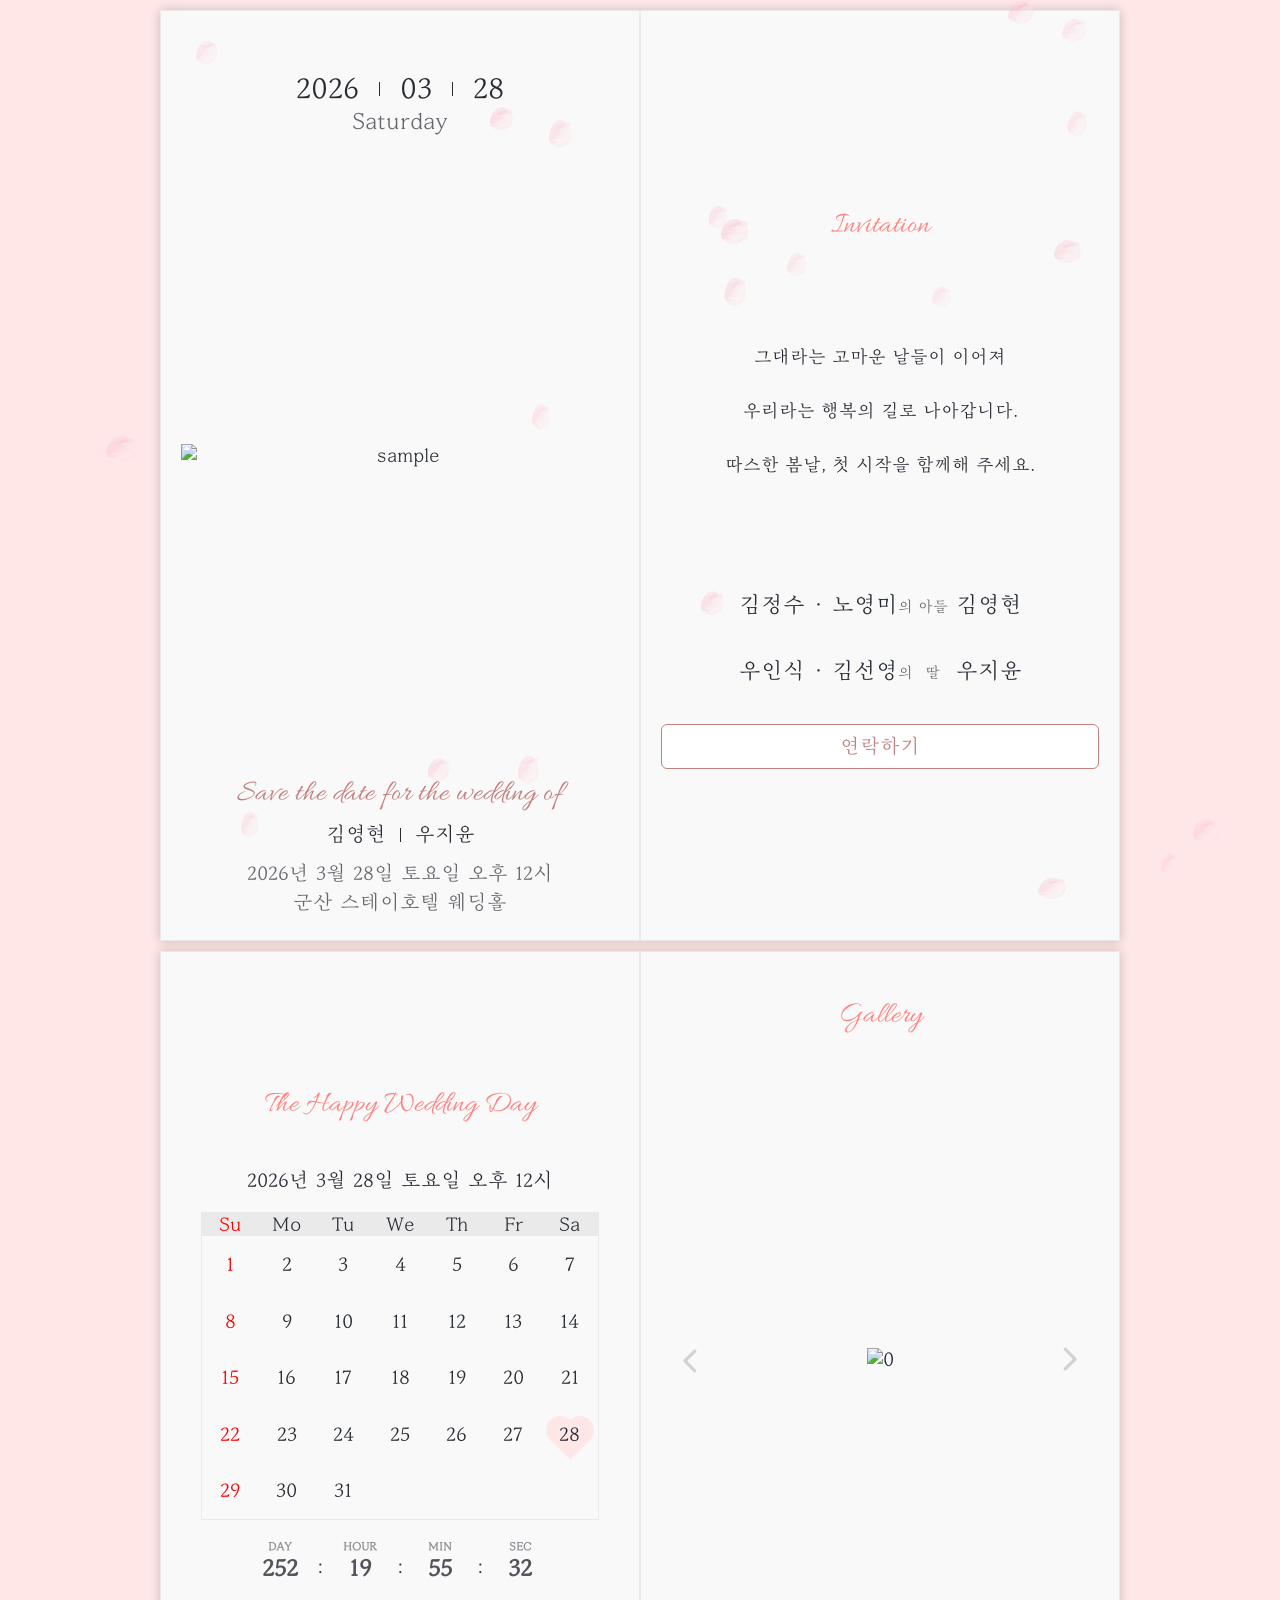
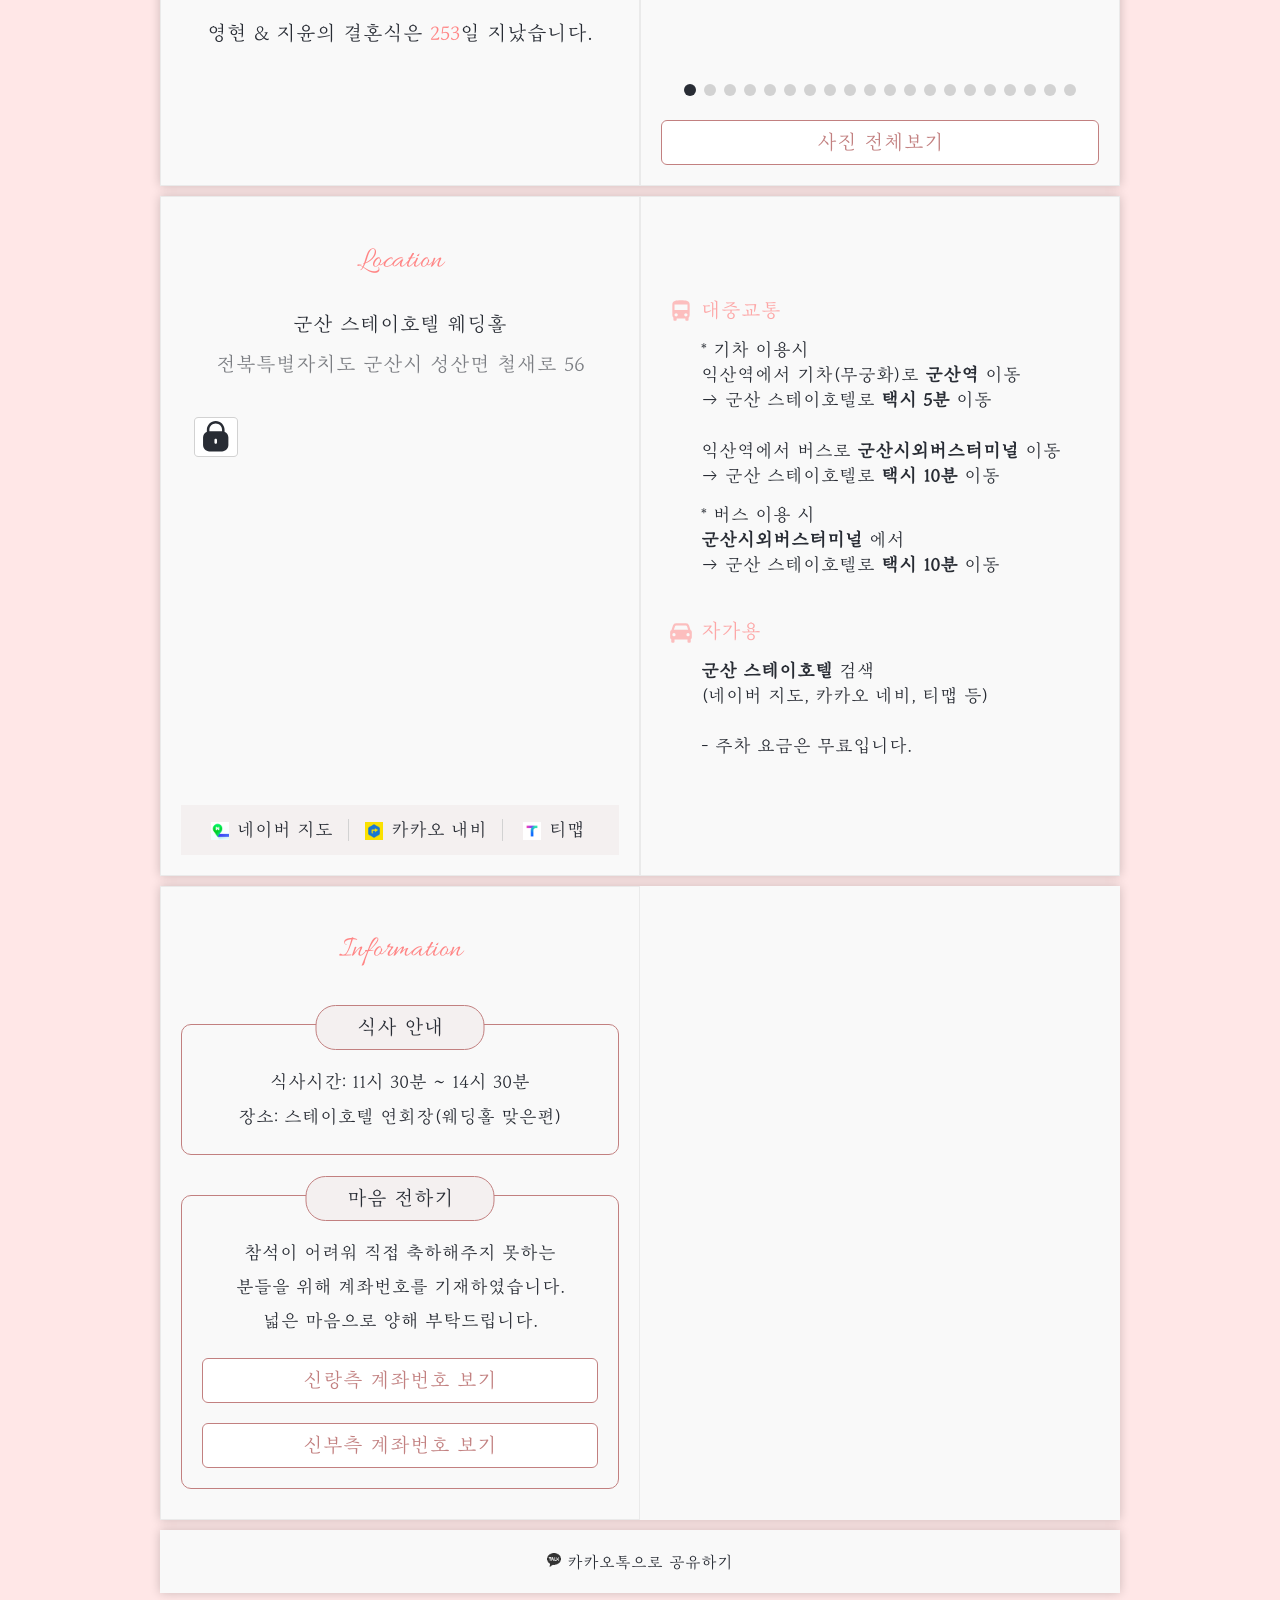
==== index.html @ 27184a4d "Update BGM Event" ====
<!doctype html><html lang="en"><head><meta charset="utf-8"/><meta name="viewport" content="width=device-width,initial-scale=1,maximum-scale=1,user-scalable=0"/><meta property="og:type" content="website"/><meta property="og:title" content="김영현 ❤️ 우지윤 결혼합니다."/><meta property="og:image" content="/preview_image.png"/><meta property="og:url" content="//"/><meta property="og:description" content="2026년 3월 28일 토요일 오후 12시 군산 스테이호텔 웨딩홀"/><link rel="preload" href="/MapoGoldenPierA.woff" as="font" crossorigin/><link rel="preload" href="/AlluraRegular.woff" as="font" crossorigin/><link rel="manifest" href="/manifest.json"/><link rel="icon" href="/favicon.ico"/><link rel="stylesheet" href="/font.css"/><title>김영현 ❤️ 우지윤 결혼합니다.</title><script type="module" crossorigin src="/assets/index-D_JDJmR-.js"></script><link rel="stylesheet" crossorigin href="/assets/index-K4XBuehR.css"></head><body><div id="root"></div></body></html>
---- font.css ----
@font-face {
  font-family: "MapoGoldenPier";
  src: url("./MapoGoldenPierA.woff") format("woff");
  font-weight: normal;
  font-style: normal;
}

@font-face {
  font-family: "Allura";
  src: url("./AlluraRegular.woff") format("woff");
  font-weight: 400;
  font-style: normal;
}
---- assets/index-K4XBuehR.css ----
.cover .wedding-date{margin-top:2rem;font-size:1.5rem;display:flex;justify-content:center;align-items:center;gap:1rem}.cover .wedding-date .divider{background-color:var(--dark-color);width:1px;height:.7rem}.cover .wedding-day-of-week{font-size:1.2rem;opacity:.7;margin-bottom:1rem}.cover .image-wrapper{width:100%;height:30rem;overflow:hidden;display:flex;align-items:center}.cover .image-wrapper img{width:100%;height:auto}.cover .subtitle{font-size:1.5rem;font-family:Allura;color:var(--alt-color);margin-top:1rem}.cover .names{margin-top:.5rem;margin-bottom:.8rem;display:flex;justify-content:center;align-items:center;gap:.7rem}.cover .names .divider{background-color:var(--dark-color);width:1px;height:.7rem}.cover .info{margin-bottom:.3rem;opacity:.7}.invitation .content{margin-top:.8rem;margin-bottom:.8rem;font-size:.9rem}.invitation .name{margin-top:1rem;margin-bottom:1rem;font-size:1.1rem}.invitation .name .relation{font-size:.75rem;opacity:.7}.invitation .name .relation .relation-name{display:inline-block;min-width:2em}.contact-modal{width:22rem}.contact-modal .header .title-group{text-align:center}.contact-modal .header .title-group .title{font-size:1.2rem;color:var(--theme-color);padding:.5rem}.contact-modal .header .title-group .subtitle{font-size:.9rem}.contact-modal .header .title-group{padding-bottom:1rem;border-bottom:1px solid var(--dark-grey-color)}.contact-modal .content{padding:.7rem .7rem 1rem}.contact-modal .content .contact-info{padding:1rem .7rem;display:grid;grid-template-columns:8rem 7rem 1fr;row-gap:.5rem}.contact-modal .content .contact-info .relation{opacity:.7}.contact-modal .content .contact-info .icon{fill:var(--dark-color);margin:0 .5rem;opacity:.7;width:1rem;height:1rem}.contact-modal .content .contact-info .icon.flip{transform:scaleX(-1)}.contact-modal .footer{display:flex;flex-direction:column}button.button{font-family:inherit;background:none;position:relative;z-index:3;font-size:1rem}button.button.button-style-1{background-color:var(--white-color);border:solid .05rem var(--alt-color);color:var(--alt-color);border-radius:.3rem;padding:.5rem 1rem}button.button.button-style-2{background-color:var(--alt-color);color:var(--white-color);border:none;padding:.5rem 1rem}@media print{.bg-effect{display:none}}.bg-effect{position:fixed;top:0;left:0;width:100%;height:100%;z-index:2}.calendar .calendar-wrapper{display:grid;grid-template-columns:repeat(7,1fr);margin:1rem;border:1px solid var(--light-grey-color)}.calendar .calendar-wrapper>div{aspect-ratio:1;display:flex;justify-content:center;align-items:center}.calendar .calendar-wrapper>div.head{aspect-ratio:auto;background-color:var(--light-grey-color)}.calendar .calendar-wrapper>div.holiday>span{color:var(--red-color)}.calendar .calendar-wrapper>div.wedding-date{position:relative}.calendar .calendar-wrapper>div.wedding-date>span{z-index:1}.calendar .calendar-wrapper>div.wedding-date>div.heart{width:50%;height:50%;background:var(--theme-bg-color);top:35%;left:25%;position:absolute;transform:rotate(45deg);z-index:0}.calendar .calendar-wrapper>div.wedding-date>div.heart:before{content:"";width:100%;height:100%;position:absolute;top:-50%;left:0%;border-radius:50%;background:var(--theme-bg-color)}.calendar .calendar-wrapper>div.wedding-date>div.heart:after{content:"";width:100%;height:100%;position:absolute;left:-50%;border-radius:50%;background:var(--theme-bg-color)}.calendar .countdown-wrapper{display:flex;flex-direction:column;align-items:center}.calendar .countdown-wrapper .countdown{display:grid;width:15rem;grid-template-columns:1fr 1rem 1fr 1rem 1fr 1rem 1fr;align-items:center}.calendar .countdown-wrapper .countdown *{margin:0 .1rem}.calendar .countdown-wrapper .countdown .count{opacity:.8;font-weight:700;font-size:1.2rem}.calendar .countdown-wrapper .countdown .unit{font-weight:700;font-size:.6rem;opacity:.5}.calendar .countdown-wrapper .message{margin-top:2rem;margin-bottom:1.5rem}.calendar .countdown-wrapper .message .d-day{color:var(--theme-color)}@keyframes moving-right{0%{transform:translate(0)}to{transform:translate(calc(21rem - 100%))}}.gallery .carousel-wrapper{display:flex;flex-direction:column;align-items:center}.gallery .carousel-wrapper .carousel{width:21rem;overflow:hidden;position:relative;z-index:3}.gallery .carousel-wrapper .carousel .carousel-list{display:flex;width:fit-content;justify-content:center}.gallery .carousel-wrapper .carousel .carousel-list.transitioning{transition:.3s ease-out}.gallery .carousel-wrapper .carousel .carousel-list.moving-left{animation-name:moving-right;animation-duration:.3s;animation-fill-mode:forwards;animation-direction:reverse}.gallery .carousel-wrapper .carousel .carousel-list.moving-right{animation-name:moving-right;animation-duration:.3s;animation-fill-mode:forwards}.gallery .carousel-wrapper .carousel .carousel-list .carousel-item{display:flex;justify-content:center;align-items:center;width:21rem;height:30rem;padding-left:.5rem;padding-right:.5rem}.gallery .carousel-wrapper .carousel .carousel-list .carousel-item img{max-width:100%;max-height:100%;width:auto;height:auto}.gallery .carousel-wrapper .carousel .carousel-control{position:absolute;top:0;width:100%;height:100%;display:flex;justify-content:space-between;align-items:center}.gallery .carousel-wrapper .carousel .carousel-control .control{height:100%;width:30%;display:flex;align-items:center}.gallery .carousel-wrapper .carousel .carousel-control .control.left{justify-content:flex-start}.gallery .carousel-wrapper .carousel .carousel-control .control.right{justify-content:flex-end}.gallery .carousel-wrapper .carousel .carousel-control .control .arrow{width:2rem}.gallery .carousel-wrapper .carousel .carousel-control .control .arrow.right{transform:rotate(180deg)}.gallery .carousel-wrapper .carousel-indicator{display:flex;justify-content:center;margin-top:1rem}.gallery .carousel-wrapper .carousel-indicator .indicator{width:1rem;height:1rem;padding:.2rem}.gallery .carousel-wrapper .carousel-indicator .indicator:before{content:"";display:block;width:100%;height:100%;border-radius:50%;background-color:var(--dark-grey-color)}.gallery .carousel-wrapper .carousel-indicator .indicator{position:relative;z-index:3}.gallery .carousel-wrapper .carousel-indicator .indicator.active:before{background-color:var(--dark-color)}.all-photo-modal{width:22rem}.all-photo-modal .header .title{text-align:center;font-size:1.2rem;color:var(--theme-color);padding-bottom:1rem}.all-photo-modal .content{padding:0 .7rem .7rem}.all-photo-modal .content .photo-list{display:grid;grid-template-columns:repeat(2,1fr);grid-auto-rows:12rem;gap:.5rem}.all-photo-modal .content .photo-list img{width:100%;height:100%;object-fit:cover}.all-photo-modal .footer{display:flex;flex-direction:column}.location .addr{line-height:2;margin-bottom:1rem}.location .addr .detail{opacity:.6}.location .map-wrapper{height:20rem;position:relative;z-index:3}.location .map-wrapper .lock{position:absolute;top:0;left:0;width:100%;height:100%;z-index:200;display:flex;flex-direction:column;justify-content:flex-end}.location .map-wrapper .lock .lock-message{background-color:var(--dark-color);color:var(--white-color);padding:.5rem;text-align:center;font-size:.8rem}.location .map-wrapper .lock .lock-message svg{display:inline;width:.8rem;height:.8rem;fill:var(--white-color)}.location .map-wrapper .lock-button{position:absolute;top:3%;left:3%;width:10%;height:10%;z-index:201;background-color:var(--white-color);border:1px solid var(--dark-grey-color);border-radius:10%;display:flex;justify-content:center;align-items:center;color:#fff}.location .map-wrapper .lock-button svg{width:80%;height:80%;fill:var(--dark-color)}.location .map-wrapper .lock-button.unlocked{opacity:.5}.location .map-wrapper .map-inner{height:100%;width:100%}.location .navigation{display:flex;padding:.7rem;background-color:var(--alt-bg-color)}.location .navigation>button{flex:1.5;border-right:1px solid var(--dark-grey-color);position:relative;z-index:3;font-size:.9rem}.location .navigation>button:last-child{flex:1;border-right:none}.location .navigation>button>img{vertical-align:middle;margin-right:.4rem;width:.9rem;height:.9rem}.location .location-info{display:grid;grid-template-columns:2rem 1fr;text-align:left;row-gap:.7rem;margin:1rem 0}.location .location-info>*{align-self:center}.location .location-info .transportation-icon-wrapper{display:flex;justify-content:center}.location .location-info .transportation-icon-wrapper .transportation-icon{width:1.3rem;height:1.3rem;fill:var(--theme-color);opacity:.5}.location .location-info .heading{font-size:1rem;opacity:.7;color:var(--theme-color)}.location .location-info .content{font-size:.9rem;line-height:1.4}.information .info-card{margin-top:1.5rem;margin-bottom:.5rem;padding:2rem 1rem 1rem;position:relative;border:1px solid var(--alt-color);border-radius:.5rem}.information .info-card .label{position:absolute;left:50%;top:-1rem;transform:translate(-50%);padding:.5rem 2rem;border-radius:1rem;background-color:var(--alt-bg-color);border:1px solid var(--alt-color)}.information .content{line-height:1.9;font-size:.9rem}.donation-modal{width:22rem}.donation-modal .header .title{text-align:center;font-size:1.2rem;color:var(--theme-color);padding-bottom:1rem;border-bottom:1px solid var(--dark-grey-color)}.donation-modal .content{padding:0 .7rem .7rem}.donation-modal .content .account-info{margin-top:1rem;margin-bottom:1rem;display:flex;flex-direction:row;justify-content:space-between;align-items:center}.donation-modal .content .account-info .name{margin-bottom:.3rem}.donation-modal .content .account-info .name .relation{opacity:.7}.donation-modal .content .account-info .copy-button{font-size:.8rem;padding:.4rem .8rem}.donation-modal .footer{display:flex;flex-direction:column}.attendance-modal{width:22rem}.attendance-modal .header .title{text-align:center;font-size:1.2rem;color:var(--theme-color);padding-bottom:1rem;border-bottom:1px solid var(--dark-grey-color)}.attendance-modal .content{padding:0 1rem 1rem}.attendance-modal .content .form{display:flex;flex-direction:column;margin-top:1rem;gap:1.5rem}.attendance-modal .content .form .input-group{display:flex;flex-direction:column;gap:.2rem}.attendance-modal .content .form .input-group .input{display:flex;flex-direction:column}.attendance-modal .content .form .input-group .select-input{display:flex;flex-direction:row}.attendance-modal .content .form .input-group .select-input label{width:100%}.attendance-modal .content .form .input-group .select-input label span{padding:.4rem;display:inline-block;text-align:center;width:100%;background-color:var(--light-grey-color)}.attendance-modal .content .form .input-group .select-input label input:checked+span{border:2px solid var(--alt-color)}.attendance-modal .content .form .input-group .select-input label input+span{border:2px solid var(--light-grey-color)}.attendance-modal .content .form .input-group .radio-input{display:flex;flex-direction:row;justify-content:left;gap:2rem}.attendance-modal .content .form .input-group input{padding:.5rem;margin-bottom:.5rem;border:1px solid var(--light-grey-color);border-radius:.3rem;font-family:MapoGoldenPier;font-size:.8rem}.attendance-modal .footer{display:flex;flex-direction:row}.attendance-modal .footer button{width:100%}.attendance-info-modal{width:22rem}.attendance-info-modal .header .title{text-align:center;font-size:1.2rem;color:var(--theme-color);padding-bottom:1rem;border-bottom:1px solid var(--dark-grey-color)}.attendance-info-modal .content{padding:1.5rem 1rem}.attendance-info-modal .content .info-message{text-align:center;line-height:1.5rem;padding-bottom:1.5rem;border-bottom:1px dotted var(--dark-grey-color)}.attendance-info-modal .content .wedding-info{padding-top:1.5rem;padding-left:2rem;line-height:1.5rem}.attendance-info-modal .content .wedding-info svg{width:.8rem;height:.8rem}.attendance-info-modal .footer{display:flex;flex-direction:row}.attendance-info-modal .footer button{width:100%}.guestbook .post,.all-guestbook-modal .post{text-align:left;box-shadow:.1rem .1rem .3rem #0000001a;background-color:var(--white-color);border-radius:.5rem;border:1px solid var(--light-grey-color);font-size:.9rem;margin-top:.2rem}.guestbook .post .heading,.all-guestbook-modal .post .heading{margin:.5rem;display:flex;justify-content:flex-end}.guestbook .post .heading .close-button,.all-guestbook-modal .post .heading .close-button{position:relative;z-index:3;width:.8rem;height:.8rem}.guestbook .post .heading .close-button:before,.all-guestbook-modal .post .heading .close-button:before{content:"";width:.1rem;height:100%;background-color:var(--dark-grey-color);position:absolute;transform:rotate(45deg);top:0;left:50%}.guestbook .post .heading .close-button:after,.all-guestbook-modal .post .heading .close-button:after{content:"";width:.1rem;height:100%;background-color:var(--dark-grey-color);position:absolute;transform:rotate(135deg);top:0;left:50%}.guestbook .post .body,.all-guestbook-modal .post .body{margin:0 1.3rem 1.3rem}.guestbook .post .body .title,.all-guestbook-modal .post .body .title{display:flex;align-items:center}.guestbook .post .body .title .name,.all-guestbook-modal .post .body .title .name{margin-right:.5rem}.guestbook .post .body .title .date,.all-guestbook-modal .post .body .title .date{font-size:.8rem;opacity:.5}.guestbook .post .body .title,.all-guestbook-modal .post .body .title{margin-bottom:.8rem}.guestbook .post .body .content,.all-guestbook-modal .post .body .content{word-wrap:break-word;white-space:pre-wrap}.write-guestbook-modal{width:22rem}.write-guestbook-modal .header .title-group{text-align:center}.write-guestbook-modal .header .title-group .title{font-size:1.2rem;color:var(--theme-color);padding:.5rem}.write-guestbook-modal .header .title-group .subtitle{font-size:.9rem}.write-guestbook-modal .header .title-group{padding-bottom:1rem;border-bottom:1px solid var(--dark-grey-color)}.write-guestbook-modal .content{padding:0 .7rem .7rem}.write-guestbook-modal .content .form{display:flex;flex-direction:column;margin-top:1rem}.write-guestbook-modal .content .form input,.write-guestbook-modal .content .form textarea{padding:.5rem;margin-bottom:.5rem;border:1px solid var(--light-grey-color);border-radius:.3rem;font-family:MapoGoldenPier;font-size:.8rem}.write-guestbook-modal .footer{display:flex;flex-direction:row}.write-guestbook-modal .footer button{width:100%}.all-guestbook-modal{width:24rem}.all-guestbook-modal .header>.title{text-align:center;font-size:1.2rem;color:var(--theme-color);padding-bottom:1rem}.all-guestbook-modal>.content{padding:0 1rem .7rem}.all-guestbook-modal>.content .pagination{display:flex;justify-content:center;margin-top:.5rem;margin-bottom:.5rem}.all-guestbook-modal>.content .pagination .page{padding:.3rem .5rem;margin:0 .2rem;border:1px solid var(--dark-grey-color);border-radius:.3rem}.all-guestbook-modal>.content .pagination .page.current{background-color:var(--theme-color);color:var(--white-color)}.all-guestbook-modal .footer{display:flex;flex-direction:column}.delete-guestbook-modal{width:22rem}.delete-guestbook-modal .header .title{text-align:center;font-size:1.2rem;color:var(--theme-color)}.delete-guestbook-modal .content{padding:0 .7rem .7rem}.delete-guestbook-modal .content .form{display:flex;flex-direction:column;margin-top:1rem}.delete-guestbook-modal .content .form input{padding:.5rem;margin-bottom:.5rem;border:1px solid var(--light-grey-color);border-radius:.3rem;font-family:MapoGoldenPier;font-size:.8rem}.delete-guestbook-modal .footer{display:flex;flex-direction:row}.delete-guestbook-modal .footer button{width:100%}@keyframes modal-fade-in{0%{opacity:0}to{opacity:1}}.modal-background{position:fixed;top:0;left:0;width:100%;height:100%;background-color:#00000080;animation-name:modal-fade-in;animation-duration:.5s;opacity:1;display:flex;justify-content:center;align-items:center}.modal-background>.modal{background-color:var(--light-color);animation-name:modal-fade-in;animation-duration:.5s;opacity:1}.modal-background>.modal .header{padding:.5rem;background-color:var(--light-color);z-index:7}.modal-background>.modal .header .close-button-wrapper{display:flex;justify-content:flex-end}.modal-background>.modal .header .close-button-wrapper .close-button{position:relative;z-index:3;width:1rem;height:1rem}.modal-background>.modal .header .close-button-wrapper .close-button:before{content:"";width:.1rem;height:100%;background-color:var(--dark-grey-color);position:absolute;transform:rotate(45deg);top:0;left:50%}.modal-background>.modal .header .close-button-wrapper .close-button:after{content:"";width:.1rem;height:100%;background-color:var(--dark-grey-color);position:absolute;transform:rotate(135deg);top:0;left:50%}.modal-background>.modal .content{max-height:80vh;overflow:auto}.share-button .ktalk-share{position:relative;z-index:3;font-size:.8rem;display:inline-block}.share-button .ktalk-share img{width:.7rem;height:.7rem}:root{--theme-color: #ff8585;--theme-bg-color: #ffe7e7;--alt-color: #c28080;--alt-bg-color: #f4f0f0;--dark-color: #282c34;--dark-grey-color: #d2d2d2;--light-grey-color: #eaeaea;--light-color: #f9f9f9;--white-color: #ffffff;--red-color: #ff0000;font-family:MapoGoldenPier;font-size:20px}@media (max-width: 500px){:root{font-size:4vw}}@media print{body{-webkit-print-color-adjust:exact;print-color-adjust:exact}}.text-theme-color{color:var(--theme-color)!important}.bg-theme-color{background-color:var(--theme-color)!important}.border-theme-color{border-color:var(--theme-color)!important}.text-theme-bg-color{color:var(--theme-bg-color)!important}.bg-theme-bg-color{background-color:var(--theme-bg-color)!important}.border-theme-bg-color{border-color:var(--theme-bg-color)!important}.text-alt-color{color:var(--alt-color)!important}.bg-alt-color{background-color:var(--alt-color)!important}.border-alt-color{border-color:var(--alt-color)!important}.text-alt-bg-color{color:var(--alt-bg-color)!important}.bg-alt-bg-color{background-color:var(--alt-bg-color)!important}.border-alt-bg-color{border-color:var(--alt-bg-color)!important}.text-dark-color{color:var(--dark-color)!important}.bg-dark-color{background-color:var(--dark-color)!important}.border-dark-color{border-color:var(--dark-color)!important}.text-dark-grey-color{color:var(--dark-grey-color)!important}.bg-dark-grey-color{background-color:var(--dark-grey-color)!important}.border-dark-grey-color{border-color:var(--dark-grey-color)!important}.text-light-grey-color{color:var(--light-grey-color)!important}.bg-light-grey-color{background-color:var(--light-grey-color)!important}.border-light-grey-color{border-color:var(--light-grey-color)!important}.text-light-color{color:var(--light-color)!important}.bg-light-color{background-color:var(--light-color)!important}.border-light-color{border-color:var(--light-color)!important}.text-white-color{color:var(--white-color)!important}.bg-white-color{background-color:var(--white-color)!important}.border-white-color{border-color:var(--white-color)!important}.text-red-color{color:var(--red-color)!important}.bg-red-color{background-color:var(--red-color)!important}.border-red-color{border-color:var(--red-color)!important}@keyframes lazy-fade-in{0%{opacity:0;z-index:3;transform:translateY(2rem)}to{opacity:1;z-index:3;transform:translateY(0)}}button{font-family:MapoGoldenPier;font-size:1rem;border:none;background-color:transparent;padding:0}body{margin:0;overflow-x:hidden;overflow-y:auto;height:100vh}body.modal-open{overflow-y:hidden}body{-webkit-font-smoothing:antialiased;-moz-osx-font-smoothing:grayscale}*{box-sizing:border-box;color:var(--dark-color);-webkit-user-select:none;user-select:none}.background{background-color:var(--theme-bg-color);display:flex;flex-direction:column;align-items:center;justify-content:center;min-height:100vh;min-width:100vw}.background .card-view{width:980px;text-align:center}@media (max-width: 980px){.background .card-view{width:500px}}@media (max-width: 500px){.background .card-view{width:100vw}}.background .card-view .card-group{position:relative}@media (width > 980px){.background .card-view .card-group{display:flex;flex-direction:row;box-shadow:0 0 10px #0003;margin:10px;background-color:var(--light-color);opacity:0}.background .card-view .card-group.lazy-active{animation-name:lazy-fade-in;animation-duration:3s;opacity:1}}@media print and (width > 980px){.background .card-view .card-group{opacity:1;animation-name:inherit!important;animation-duration:inherit!important}}.background .card-view .card-group .card{background-color:var(--light-color);padding:1rem;border:1px solid var(--light-grey-color);width:50%;display:flex;flex-direction:column;justify-content:center;position:relative}@media (max-width: 980px){.background .card-view .card-group .card{box-shadow:0 0 .5rem #0003;margin:.5rem;width:inherit;opacity:0}.background .card-view .card-group .card.lazy-active{animation-name:lazy-fade-in;animation-duration:3s;opacity:1}}@media print and (max-width: 980px){.background .card-view .card-group .card{opacity:1;animation-name:inherit!important;animation-duration:inherit!important}}.background .card-view .footer{position:relative;background-color:var(--light-color);box-shadow:0 0 .5rem #0003;margin:.5rem;padding:1rem;opacity:0}.background .card-view .footer.lazy-active{animation-name:lazy-fade-in;animation-duration:3s;opacity:1}@media print{.background .card-view .footer{opacity:1;animation-name:inherit!important;animation-duration:inherit!important}}h2{font-size:1.5rem;color:var(--theme-color);font-weight:400}h2.english{font-family:Allura}div.break{height:1rem}
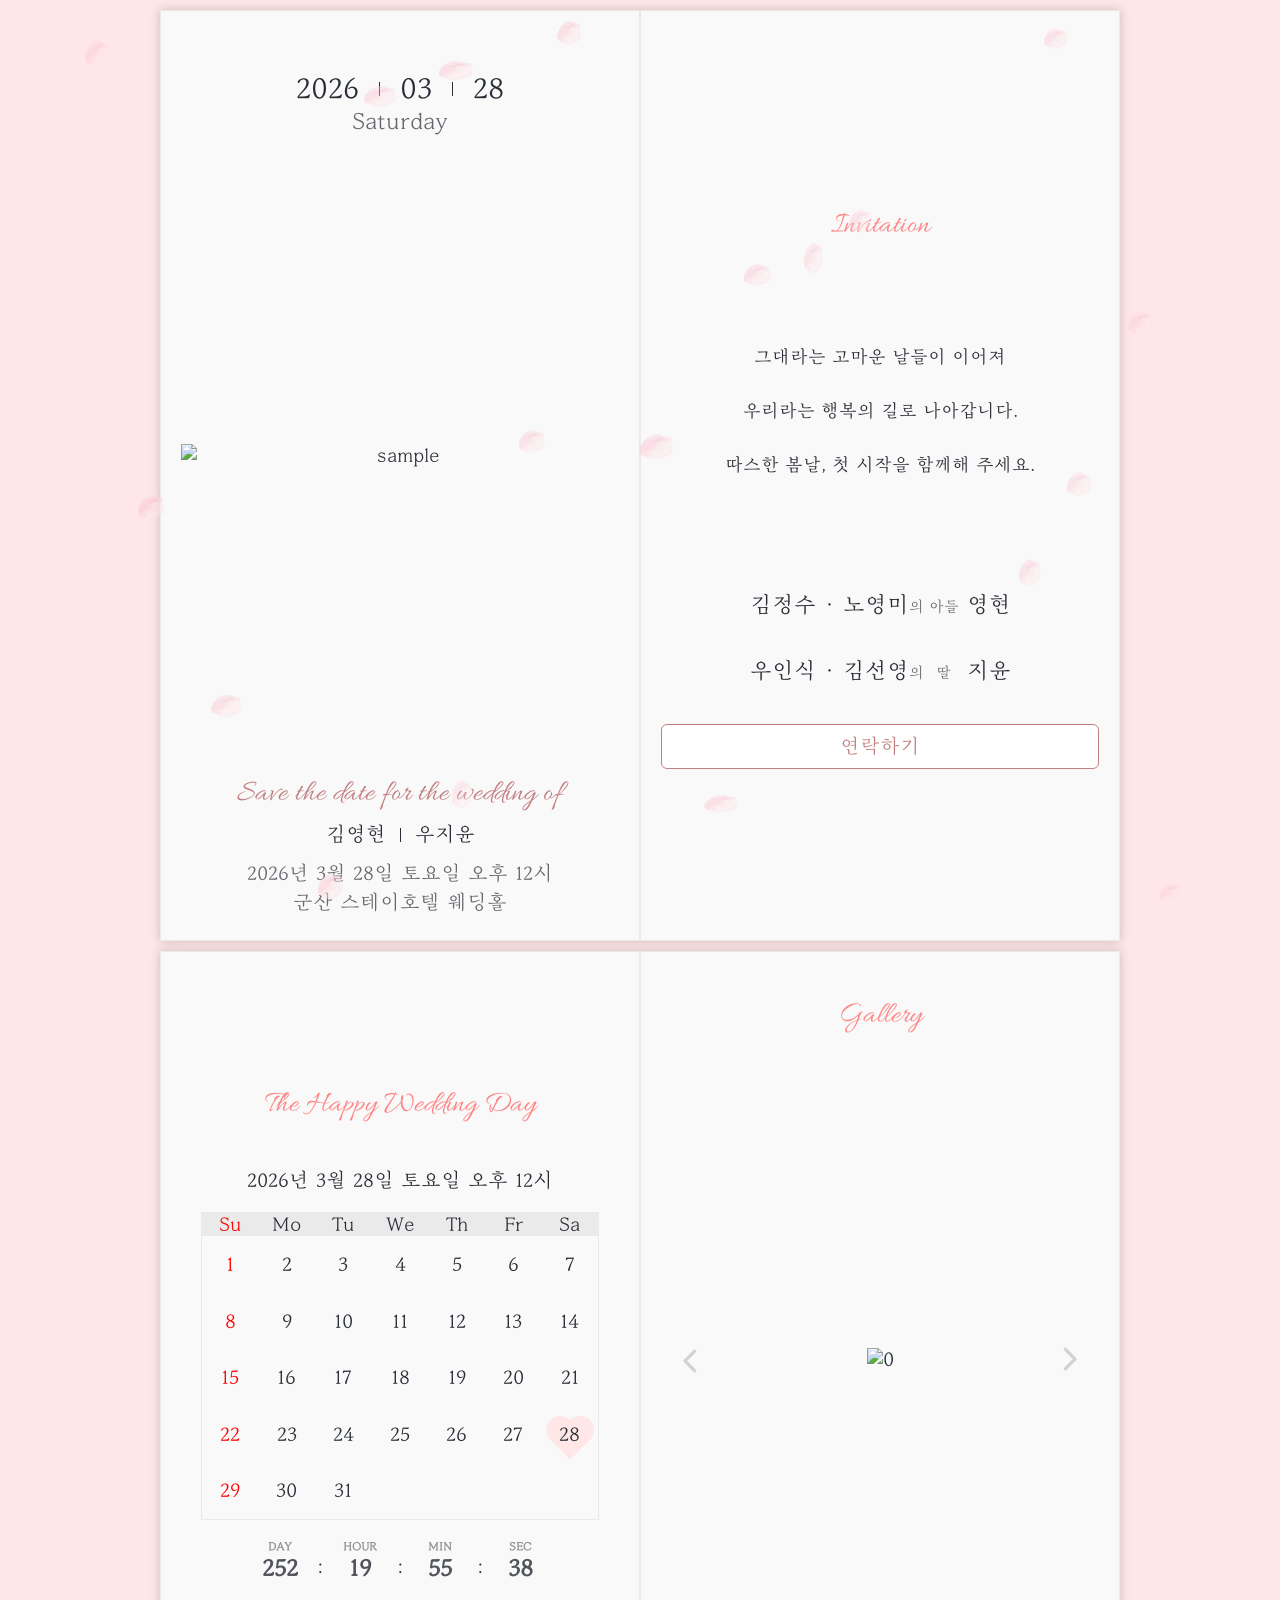
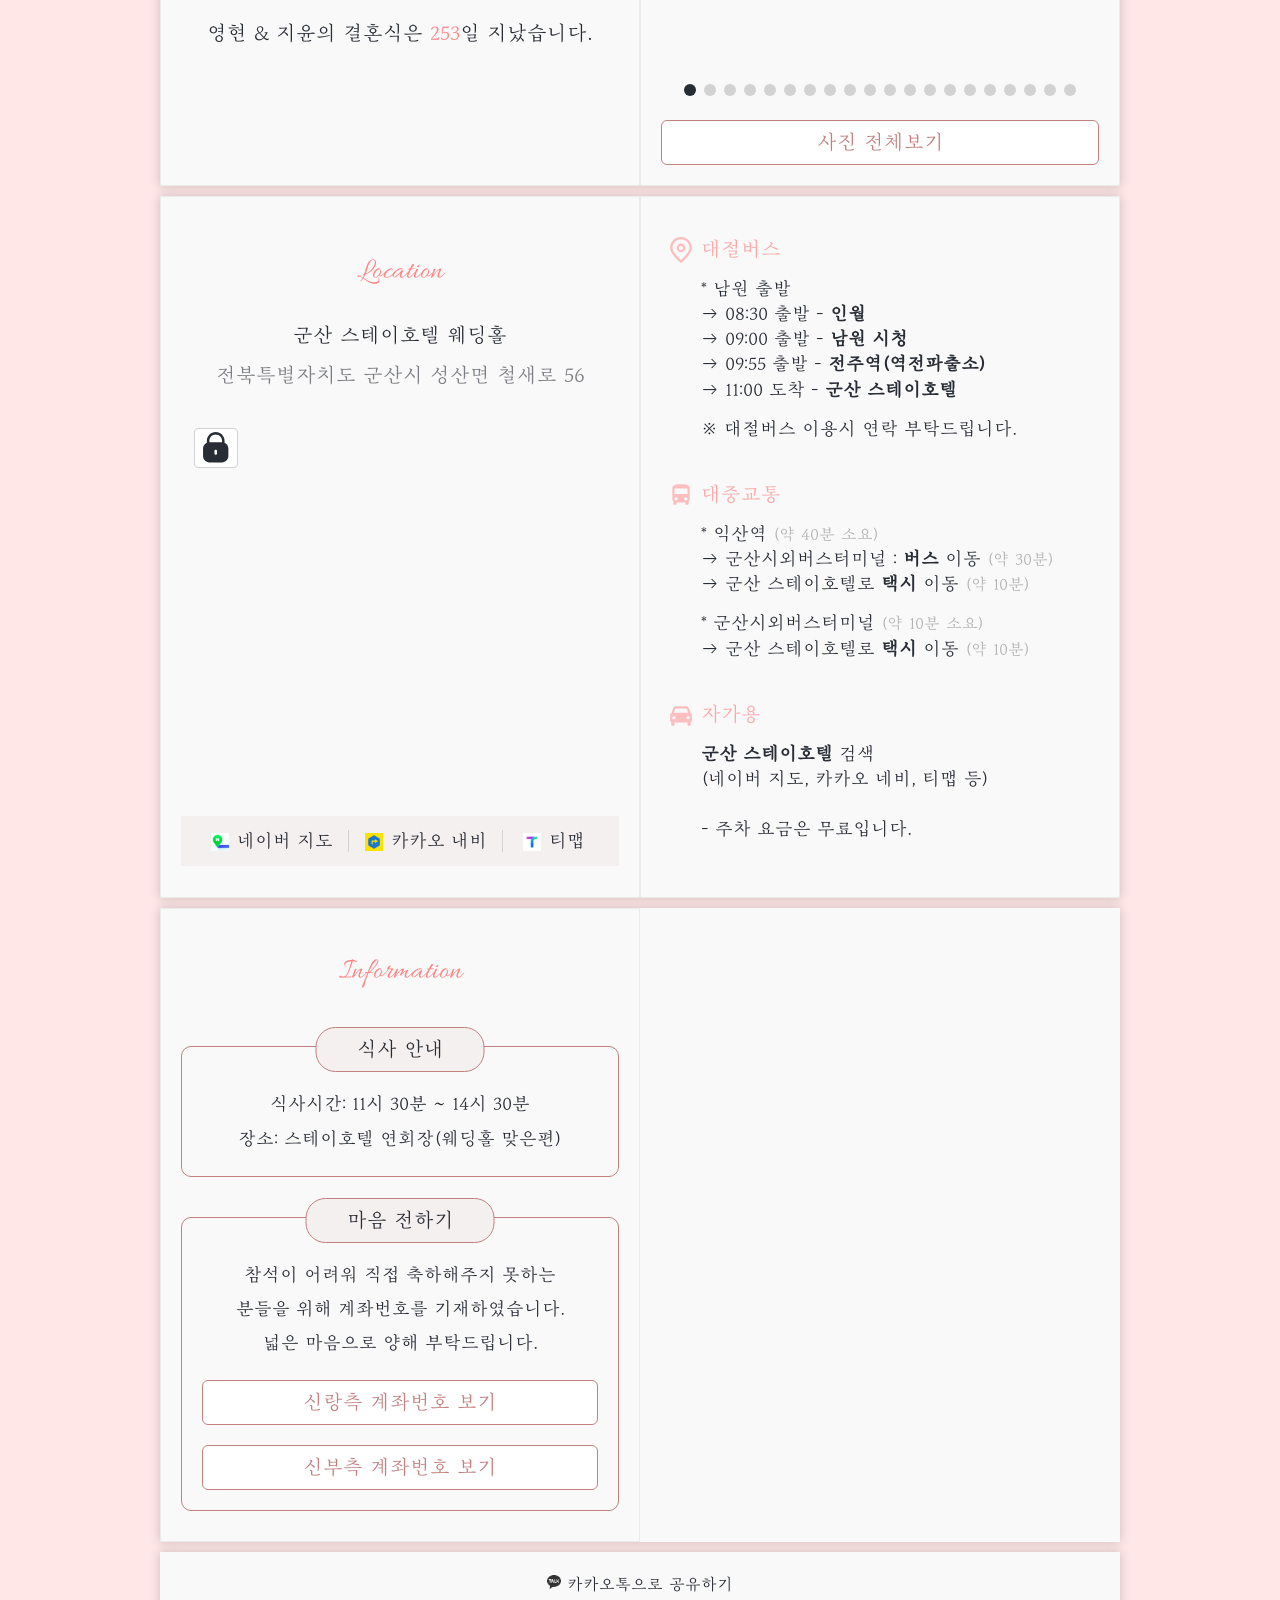
==== commit e8581ff1: "Updated Location." ====
--- a/index.html
+++ b/index.html
@@ -1 +1 @@
-<!doctype html><html lang="en"><head><meta charset="utf-8"/><meta name="viewport" content="width=device-width,initial-scale=1,maximum-scale=1,user-scalable=0"/><meta property="og:type" content="website"/><meta property="og:title" content="김영현 ❤️ 우지윤 결혼합니다."/><meta property="og:image" content="/preview_image.png"/><meta property="og:url" content="//"/><meta property="og:description" content="2026년 3월 28일 토요일 오후 12시 군산 스테이호텔 웨딩홀"/><link rel="preload" href="/MapoGoldenPierA.woff" as="font" crossorigin/><link rel="preload" href="/AlluraRegular.woff" as="font" crossorigin/><link rel="manifest" href="/manifest.json"/><link rel="icon" href="/favicon.ico"/><link rel="stylesheet" href="/font.css"/><title>김영현 ❤️ 우지윤 결혼합니다.</title><script type="module" crossorigin src="/assets/index-D_JDJmR-.js"></script><link rel="stylesheet" crossorigin href="/assets/index-K4XBuehR.css"></head><body><div id="root"></div></body></html>+<!doctype html><html lang="en"><head><meta charset="utf-8"/><meta name="viewport" content="width=device-width,initial-scale=1,maximum-scale=1,user-scalable=0"/><meta property="og:type" content="website"/><meta property="og:title" content="김영현 ❤️ 우지윤 결혼합니다."/><meta property="og:image" content="/preview_image.png"/><meta property="og:url" content="//"/><meta property="og:description" content="2026년 3월 28일 토요일 오후 12시 군산 스테이호텔 웨딩홀"/><link rel="preload" href="/MapoGoldenPierA.woff" as="font" crossorigin/><link rel="preload" href="/AlluraRegular.woff" as="font" crossorigin/><link rel="manifest" href="/manifest.json"/><link rel="icon" href="/favicon.ico"/><link rel="stylesheet" href="/font.css"/><title>김영현 ❤️ 우지윤 결혼합니다.</title><script type="module" crossorigin src="/assets/index-46OcQJK0.js"></script><link rel="stylesheet" crossorigin href="/assets/index-5S1LoOP7.css"></head><body><div id="root"></div></body></html>
--- a/assets/index-5S1LoOP7.css
+++ b/assets/index-5S1LoOP7.css
@@ -0,0 +1 @@
+.cover .wedding-date{margin-top:2rem;font-size:1.5rem;display:flex;justify-content:center;align-items:center;gap:1rem}.cover .wedding-date .divider{background-color:var(--dark-color);width:1px;height:.7rem}.cover .wedding-day-of-week{font-size:1.2rem;opacity:.7;margin-bottom:1rem}.cover .image-wrapper{width:100%;height:30rem;overflow:hidden;display:flex;align-items:center}.cover .image-wrapper img{width:100%;height:auto}.cover .subtitle{font-size:1.5rem;font-family:Allura;color:var(--alt-color);margin-top:1rem}.cover .names{margin-top:.5rem;margin-bottom:.8rem;display:flex;justify-content:center;align-items:center;gap:.7rem}.cover .names .divider{background-color:var(--dark-color);width:1px;height:.7rem}.cover .info{margin-bottom:.3rem;opacity:.7}.invitation .content{margin-top:.8rem;margin-bottom:.8rem;font-size:.9rem}.invitation .name{margin-top:1rem;margin-bottom:1rem;font-size:1.1rem}.invitation .name .relation{font-size:.75rem;opacity:.7}.invitation .name .relation .relation-name{display:inline-block;min-width:2em}.contact-modal{width:22rem}.contact-modal .header .title-group{text-align:center}.contact-modal .header .title-group .title{font-size:1.2rem;color:var(--theme-color);padding:.5rem}.contact-modal .header .title-group .subtitle{font-size:.9rem}.contact-modal .header .title-group{padding-bottom:1rem;border-bottom:1px solid var(--dark-grey-color)}.contact-modal .content{padding:.7rem .7rem 1rem}.contact-modal .content .contact-info{padding:1rem .7rem;display:grid;grid-template-columns:8rem 7rem 1fr;row-gap:.5rem}.contact-modal .content .contact-info .relation{opacity:.7}.contact-modal .content .contact-info .icon{fill:var(--dark-color);margin:0 .5rem;opacity:.7;width:1rem;height:1rem}.contact-modal .content .contact-info .icon.flip{transform:scaleX(-1)}.contact-modal .footer{display:flex;flex-direction:column}button.button{font-family:inherit;background:none;position:relative;z-index:3;font-size:1rem}button.button.button-style-1{background-color:var(--white-color);border:solid .05rem var(--alt-color);color:var(--alt-color);border-radius:.3rem;padding:.5rem 1rem}button.button.button-style-2{background-color:var(--alt-color);color:var(--white-color);border:none;padding:.5rem 1rem}@media print{.bg-effect{display:none}}.bg-effect{position:fixed;top:0;left:0;width:100%;height:100%;z-index:2}.calendar .calendar-wrapper{display:grid;grid-template-columns:repeat(7,1fr);margin:1rem;border:1px solid var(--light-grey-color)}.calendar .calendar-wrapper>div{aspect-ratio:1;display:flex;justify-content:center;align-items:center}.calendar .calendar-wrapper>div.head{aspect-ratio:auto;background-color:var(--light-grey-color)}.calendar .calendar-wrapper>div.holiday>span{color:var(--red-color)}.calendar .calendar-wrapper>div.wedding-date{position:relative}.calendar .calendar-wrapper>div.wedding-date>span{z-index:1}.calendar .calendar-wrapper>div.wedding-date>div.heart{width:50%;height:50%;background:var(--theme-bg-color);top:35%;left:25%;position:absolute;transform:rotate(45deg);z-index:0}.calendar .calendar-wrapper>div.wedding-date>div.heart:before{content:"";width:100%;height:100%;position:absolute;top:-50%;left:0%;border-radius:50%;background:var(--theme-bg-color)}.calendar .calendar-wrapper>div.wedding-date>div.heart:after{content:"";width:100%;height:100%;position:absolute;left:-50%;border-radius:50%;background:var(--theme-bg-color)}.calendar .countdown-wrapper{display:flex;flex-direction:column;align-items:center}.calendar .countdown-wrapper .countdown{display:grid;width:15rem;grid-template-columns:1fr 1rem 1fr 1rem 1fr 1rem 1fr;align-items:center}.calendar .countdown-wrapper .countdown *{margin:0 .1rem}.calendar .countdown-wrapper .countdown .count{opacity:.8;font-weight:700;font-size:1.2rem}.calendar .countdown-wrapper .countdown .unit{font-weight:700;font-size:.6rem;opacity:.5}.calendar .countdown-wrapper .message{margin-top:2rem;margin-bottom:1.5rem}.calendar .countdown-wrapper .message .d-day{color:var(--theme-color)}@keyframes moving-right{0%{transform:translate(0)}to{transform:translate(calc(21rem - 100%))}}.gallery .carousel-wrapper{display:flex;flex-direction:column;align-items:center}.gallery .carousel-wrapper .carousel{width:21rem;overflow:hidden;position:relative;z-index:3}.gallery .carousel-wrapper .carousel .carousel-list{display:flex;width:fit-content;justify-content:center}.gallery .carousel-wrapper .carousel .carousel-list.transitioning{transition:.3s ease-out}.gallery .carousel-wrapper .carousel .carousel-list.moving-left{animation-name:moving-right;animation-duration:.3s;animation-fill-mode:forwards;animation-direction:reverse}.gallery .carousel-wrapper .carousel .carousel-list.moving-right{animation-name:moving-right;animation-duration:.3s;animation-fill-mode:forwards}.gallery .carousel-wrapper .carousel .carousel-list .carousel-item{display:flex;justify-content:center;align-items:center;width:21rem;height:30rem;padding-left:.5rem;padding-right:.5rem}.gallery .carousel-wrapper .carousel .carousel-list .carousel-item img{max-width:100%;max-height:100%;width:auto;height:auto}.gallery .carousel-wrapper .carousel .carousel-control{position:absolute;top:0;width:100%;height:100%;display:flex;justify-content:space-between;align-items:center}.gallery .carousel-wrapper .carousel .carousel-control .control{height:100%;width:30%;display:flex;align-items:center}.gallery .carousel-wrapper .carousel .carousel-control .control.left{justify-content:flex-start}.gallery .carousel-wrapper .carousel .carousel-control .control.right{justify-content:flex-end}.gallery .carousel-wrapper .carousel .carousel-control .control .arrow{width:2rem}.gallery .carousel-wrapper .carousel .carousel-control .control .arrow.right{transform:rotate(180deg)}.gallery .carousel-wrapper .carousel-indicator{display:flex;justify-content:center;margin-top:1rem}.gallery .carousel-wrapper .carousel-indicator .indicator{width:1rem;height:1rem;padding:.2rem}.gallery .carousel-wrapper .carousel-indicator .indicator:before{content:"";display:block;width:100%;height:100%;border-radius:50%;background-color:var(--dark-grey-color)}.gallery .carousel-wrapper .carousel-indicator .indicator{position:relative;z-index:3}.gallery .carousel-wrapper .carousel-indicator .indicator.active:before{background-color:var(--dark-color)}.all-photo-modal{width:22rem}.all-photo-modal .header .title{text-align:center;font-size:1.2rem;color:var(--theme-color);padding-bottom:1rem}.all-photo-modal .content{padding:0 .7rem .7rem}.all-photo-modal .content .photo-list{display:grid;grid-template-columns:repeat(2,1fr);grid-auto-rows:12rem;gap:.5rem}.all-photo-modal .content .photo-list img{width:100%;height:100%;object-fit:cover}.all-photo-modal .footer{display:flex;flex-direction:column}.location .addr{line-height:2;margin-bottom:1rem}.location .addr .detail{opacity:.6}.location .map-wrapper{height:20rem;position:relative;z-index:3}.location .map-wrapper .lock{position:absolute;top:0;left:0;width:100%;height:100%;z-index:200;display:flex;flex-direction:column;justify-content:flex-end}.location .map-wrapper .lock .lock-message{background-color:var(--dark-color);color:var(--white-color);padding:.5rem;text-align:center;font-size:.8rem}.location .map-wrapper .lock .lock-message svg{display:inline;width:.8rem;height:.8rem;fill:var(--white-color)}.location .map-wrapper .lock-button{position:absolute;top:3%;left:3%;width:10%;height:10%;z-index:201;background-color:var(--white-color);border:1px solid var(--dark-grey-color);border-radius:10%;display:flex;justify-content:center;align-items:center;color:#fff}.location .map-wrapper .lock-button svg{width:80%;height:80%;fill:var(--dark-color)}.location .map-wrapper .lock-button.unlocked{opacity:.5}.location .map-wrapper .map-inner{height:100%;width:100%}.location .navigation{display:flex;padding:.7rem;background-color:var(--alt-bg-color)}.location .navigation>button{flex:1.5;border-right:1px solid var(--dark-grey-color);position:relative;z-index:3;font-size:.9rem}.location .navigation>button:last-child{flex:1;border-right:none}.location .navigation>button>img{vertical-align:middle;margin-right:.4rem;width:.9rem;height:.9rem}.location .location-info{display:grid;grid-template-columns:2rem 1fr;text-align:left;row-gap:.7rem;margin:1rem 0}.location .location-info>*{align-self:center}.location .location-info .transportation-icon-wrapper{display:flex;justify-content:center}.location .location-info .transportation-icon-wrapper .transportation-icon{width:1.3rem;height:1.3rem;fill:var(--theme-color);opacity:.5}.location .location-info .heading{font-size:1rem;opacity:.7;color:var(--theme-color)}.location .location-info .content{font-size:.9rem;line-height:1.4}.location .location-info .content .travel-time{font-size:.8rem;color:var(--grey-color)}.information .info-card{margin-top:1.5rem;margin-bottom:.5rem;padding:2rem 1rem 1rem;position:relative;border:1px solid var(--alt-color);border-radius:.5rem}.information .info-card .label{position:absolute;left:50%;top:-1rem;transform:translate(-50%);padding:.5rem 2rem;border-radius:1rem;background-color:var(--alt-bg-color);border:1px solid var(--alt-color)}.information .content{line-height:1.9;font-size:.9rem}.donation-modal{width:22rem}.donation-modal .header .title{text-align:center;font-size:1.2rem;color:var(--theme-color);padding-bottom:1rem;border-bottom:1px solid var(--dark-grey-color)}.donation-modal .content{padding:0 .7rem .7rem}.donation-modal .content .account-info{margin-top:1rem;margin-bottom:1rem;display:flex;flex-direction:row;justify-content:space-between;align-items:center}.donation-modal .content .account-info .name{margin-bottom:.3rem}.donation-modal .content .account-info .name .relation{opacity:.7}.donation-modal .content .account-info .copy-button{font-size:.8rem;padding:.4rem .8rem}.donation-modal .footer{display:flex;flex-direction:column}.attendance-modal{width:22rem}.attendance-modal .header .title{text-align:center;font-size:1.2rem;color:var(--theme-color);padding-bottom:1rem;border-bottom:1px solid var(--dark-grey-color)}.attendance-modal .content{padding:0 1rem 1rem}.attendance-modal .content .form{display:flex;flex-direction:column;margin-top:1rem;gap:1.5rem}.attendance-modal .content .form .input-group{display:flex;flex-direction:column;gap:.2rem}.attendance-modal .content .form .input-group .input{display:flex;flex-direction:column}.attendance-modal .content .form .input-group .select-input{display:flex;flex-direction:row}.attendance-modal .content .form .input-group .select-input label{width:100%}.attendance-modal .content .form .input-group .select-input label span{padding:.4rem;display:inline-block;text-align:center;width:100%;background-color:var(--light-grey-color)}.attendance-modal .content .form .input-group .select-input label input:checked+span{border:2px solid var(--alt-color)}.attendance-modal .content .form .input-group .select-input label input+span{border:2px solid var(--light-grey-color)}.attendance-modal .content .form .input-group .radio-input{display:flex;flex-direction:row;justify-content:left;gap:2rem}.attendance-modal .content .form .input-group input{padding:.5rem;margin-bottom:.5rem;border:1px solid var(--light-grey-color);border-radius:.3rem;font-family:MapoGoldenPier;font-size:.8rem}.attendance-modal .footer{display:flex;flex-direction:row}.attendance-modal .footer button{width:100%}.attendance-info-modal{width:22rem}.attendance-info-modal .header .title{text-align:center;font-size:1.2rem;color:var(--theme-color);padding-bottom:1rem;border-bottom:1px solid var(--dark-grey-color)}.attendance-info-modal .content{padding:1.5rem 1rem}.attendance-info-modal .content .info-message{text-align:center;line-height:1.5rem;padding-bottom:1.5rem;border-bottom:1px dotted var(--dark-grey-color)}.attendance-info-modal .content .wedding-info{padding-top:1.5rem;padding-left:2rem;line-height:1.5rem}.attendance-info-modal .content .wedding-info svg{width:.8rem;height:.8rem}.attendance-info-modal .footer{display:flex;flex-direction:row}.attendance-info-modal .footer button{width:100%}.guestbook .post,.all-guestbook-modal .post{text-align:left;box-shadow:.1rem .1rem .3rem #0000001a;background-color:var(--white-color);border-radius:.5rem;border:1px solid var(--light-grey-color);font-size:.9rem;margin-top:.2rem}.guestbook .post .heading,.all-guestbook-modal .post .heading{margin:.5rem;display:flex;justify-content:flex-end}.guestbook .post .heading .close-button,.all-guestbook-modal .post .heading .close-button{position:relative;z-index:3;width:.8rem;height:.8rem}.guestbook .post .heading .close-button:before,.all-guestbook-modal .post .heading .close-button:before{content:"";width:.1rem;height:100%;background-color:var(--dark-grey-color);position:absolute;transform:rotate(45deg);top:0;left:50%}.guestbook .post .heading .close-button:after,.all-guestbook-modal .post .heading .close-button:after{content:"";width:.1rem;height:100%;background-color:var(--dark-grey-color);position:absolute;transform:rotate(135deg);top:0;left:50%}.guestbook .post .body,.all-guestbook-modal .post .body{margin:0 1.3rem 1.3rem}.guestbook .post .body .title,.all-guestbook-modal .post .body .title{display:flex;align-items:center}.guestbook .post .body .title .name,.all-guestbook-modal .post .body .title .name{margin-right:.5rem}.guestbook .post .body .title .date,.all-guestbook-modal .post .body .title .date{font-size:.8rem;opacity:.5}.guestbook .post .body .title,.all-guestbook-modal .post .body .title{margin-bottom:.8rem}.guestbook .post .body .content,.all-guestbook-modal .post .body .content{word-wrap:break-word;white-space:pre-wrap}.write-guestbook-modal{width:22rem}.write-guestbook-modal .header .title-group{text-align:center}.write-guestbook-modal .header .title-group .title{font-size:1.2rem;color:var(--theme-color);padding:.5rem}.write-guestbook-modal .header .title-group .subtitle{font-size:.9rem}.write-guestbook-modal .header .title-group{padding-bottom:1rem;border-bottom:1px solid var(--dark-grey-color)}.write-guestbook-modal .content{padding:0 .7rem .7rem}.write-guestbook-modal .content .form{display:flex;flex-direction:column;margin-top:1rem}.write-guestbook-modal .content .form input,.write-guestbook-modal .content .form textarea{padding:.5rem;margin-bottom:.5rem;border:1px solid var(--light-grey-color);border-radius:.3rem;font-family:MapoGoldenPier;font-size:.8rem}.write-guestbook-modal .footer{display:flex;flex-direction:row}.write-guestbook-modal .footer button{width:100%}.all-guestbook-modal{width:24rem}.all-guestbook-modal .header>.title{text-align:center;font-size:1.2rem;color:var(--theme-color);padding-bottom:1rem}.all-guestbook-modal>.content{padding:0 1rem .7rem}.all-guestbook-modal>.content .pagination{display:flex;justify-content:center;margin-top:.5rem;margin-bottom:.5rem}.all-guestbook-modal>.content .pagination .page{padding:.3rem .5rem;margin:0 .2rem;border:1px solid var(--dark-grey-color);border-radius:.3rem}.all-guestbook-modal>.content .pagination .page.current{background-color:var(--theme-color);color:var(--white-color)}.all-guestbook-modal .footer{display:flex;flex-direction:column}.delete-guestbook-modal{width:22rem}.delete-guestbook-modal .header .title{text-align:center;font-size:1.2rem;color:var(--theme-color)}.delete-guestbook-modal .content{padding:0 .7rem .7rem}.delete-guestbook-modal .content .form{display:flex;flex-direction:column;margin-top:1rem}.delete-guestbook-modal .content .form input{padding:.5rem;margin-bottom:.5rem;border:1px solid var(--light-grey-color);border-radius:.3rem;font-family:MapoGoldenPier;font-size:.8rem}.delete-guestbook-modal .footer{display:flex;flex-direction:row}.delete-guestbook-modal .footer button{width:100%}@keyframes modal-fade-in{0%{opacity:0}to{opacity:1}}.modal-background{position:fixed;top:0;left:0;width:100%;height:100%;background-color:#00000080;animation-name:modal-fade-in;animation-duration:.5s;opacity:1;display:flex;justify-content:center;align-items:center}.modal-background>.modal{background-color:var(--light-color);animation-name:modal-fade-in;animation-duration:.5s;opacity:1}.modal-background>.modal .header{padding:.5rem;background-color:var(--light-color);z-index:7}.modal-background>.modal .header .close-button-wrapper{display:flex;justify-content:flex-end}.modal-background>.modal .header .close-button-wrapper .close-button{position:relative;z-index:3;width:1rem;height:1rem}.modal-background>.modal .header .close-button-wrapper .close-button:before{content:"";width:.1rem;height:100%;background-color:var(--dark-grey-color);position:absolute;transform:rotate(45deg);top:0;left:50%}.modal-background>.modal .header .close-button-wrapper .close-button:after{content:"";width:.1rem;height:100%;background-color:var(--dark-grey-color);position:absolute;transform:rotate(135deg);top:0;left:50%}.modal-background>.modal .content{max-height:80vh;overflow:auto}.share-button .ktalk-share{position:relative;z-index:3;font-size:.8rem;display:inline-block}.share-button .ktalk-share img{width:.7rem;height:.7rem}:root{--theme-color: #ff8585;--theme-bg-color: #ffe7e7;--alt-color: #c28080;--alt-bg-color: #f4f0f0;--dark-color: #282c34;--dark-grey-color: #d2d2d2;--grey-color: #b2b2b2;--light-grey-color: #eaeaea;--light-color: #f9f9f9;--white-color: #ffffff;--red-color: #ff0000;font-family:MapoGoldenPier;font-size:20px}@media (max-width: 500px){:root{font-size:4vw}}@media print{body{-webkit-print-color-adjust:exact;print-color-adjust:exact}}.text-theme-color{color:var(--theme-color)!important}.bg-theme-color{background-color:var(--theme-color)!important}.border-theme-color{border-color:var(--theme-color)!important}.text-theme-bg-color{color:var(--theme-bg-color)!important}.bg-theme-bg-color{background-color:var(--theme-bg-color)!important}.border-theme-bg-color{border-color:var(--theme-bg-color)!important}.text-alt-color{color:var(--alt-color)!important}.bg-alt-color{background-color:var(--alt-color)!important}.border-alt-color{border-color:var(--alt-color)!important}.text-alt-bg-color{color:var(--alt-bg-color)!important}.bg-alt-bg-color{background-color:var(--alt-bg-color)!important}.border-alt-bg-color{border-color:var(--alt-bg-color)!important}.text-dark-color{color:var(--dark-color)!important}.bg-dark-color{background-color:var(--dark-color)!important}.border-dark-color{border-color:var(--dark-color)!important}.text-dark-grey-color{color:var(--dark-grey-color)!important}.bg-dark-grey-color{background-color:var(--dark-grey-color)!important}.border-dark-grey-color{border-color:var(--dark-grey-color)!important}.text-light-grey-color{color:var(--light-grey-color)!important}.bg-light-grey-color{background-color:var(--light-grey-color)!important}.border-light-grey-color{border-color:var(--light-grey-color)!important}.text-light-color{color:var(--light-color)!important}.bg-light-color{background-color:var(--light-color)!important}.border-light-color{border-color:var(--light-color)!important}.text-white-color{color:var(--white-color)!important}.bg-white-color{background-color:var(--white-color)!important}.border-white-color{border-color:var(--white-color)!important}.text-red-color{color:var(--red-color)!important}.bg-red-color{background-color:var(--red-color)!important}.border-red-color{border-color:var(--red-color)!important}@keyframes lazy-fade-in{0%{opacity:0;z-index:3;transform:translateY(2rem)}to{opacity:1;z-index:3;transform:translateY(0)}}button{font-family:MapoGoldenPier;font-size:1rem;border:none;background-color:transparent;padding:0}body{margin:0;overflow-x:hidden;overflow-y:auto;height:100vh}body.modal-open{overflow-y:hidden}body{-webkit-font-smoothing:antialiased;-moz-osx-font-smoothing:grayscale}*{box-sizing:border-box;color:var(--dark-color);-webkit-user-select:none;user-select:none}.background{background-color:var(--theme-bg-color);display:flex;flex-direction:column;align-items:center;justify-content:center;min-height:100vh;min-width:100vw}.background .card-view{width:980px;text-align:center}@media (max-width: 980px){.background .card-view{width:500px}}@media (max-width: 500px){.background .card-view{width:100vw}}.background .card-view .card-group{position:relative}@media (width > 980px){.background .card-view .card-group{display:flex;flex-direction:row;box-shadow:0 0 10px #0003;margin:10px;background-color:var(--light-color);opacity:0}.background .card-view .card-group.lazy-active{animation-name:lazy-fade-in;animation-duration:3s;opacity:1}}@media print and (width > 980px){.background .card-view .card-group{opacity:1;animation-name:inherit!important;animation-duration:inherit!important}}.background .card-view .card-group .card{background-color:var(--light-color);padding:1rem;border:1px solid var(--light-grey-color);width:50%;display:flex;flex-direction:column;justify-content:center;position:relative}@media (max-width: 980px){.background .card-view .card-group .card{box-shadow:0 0 .5rem #0003;margin:.5rem;width:inherit;opacity:0}.background .card-view .card-group .card.lazy-active{animation-name:lazy-fade-in;animation-duration:3s;opacity:1}}@media print and (max-width: 980px){.background .card-view .card-group .card{opacity:1;animation-name:inherit!important;animation-duration:inherit!important}}.background .card-view .footer{position:relative;background-color:var(--light-color);box-shadow:0 0 .5rem #0003;margin:.5rem;padding:1rem;opacity:0}.background .card-view .footer.lazy-active{animation-name:lazy-fade-in;animation-duration:3s;opacity:1}@media print{.background .card-view .footer{opacity:1;animation-name:inherit!important;animation-duration:inherit!important}}h2{font-size:1.5rem;color:var(--theme-color);font-weight:400}h2.english{font-family:Allura}div.break{height:1rem}
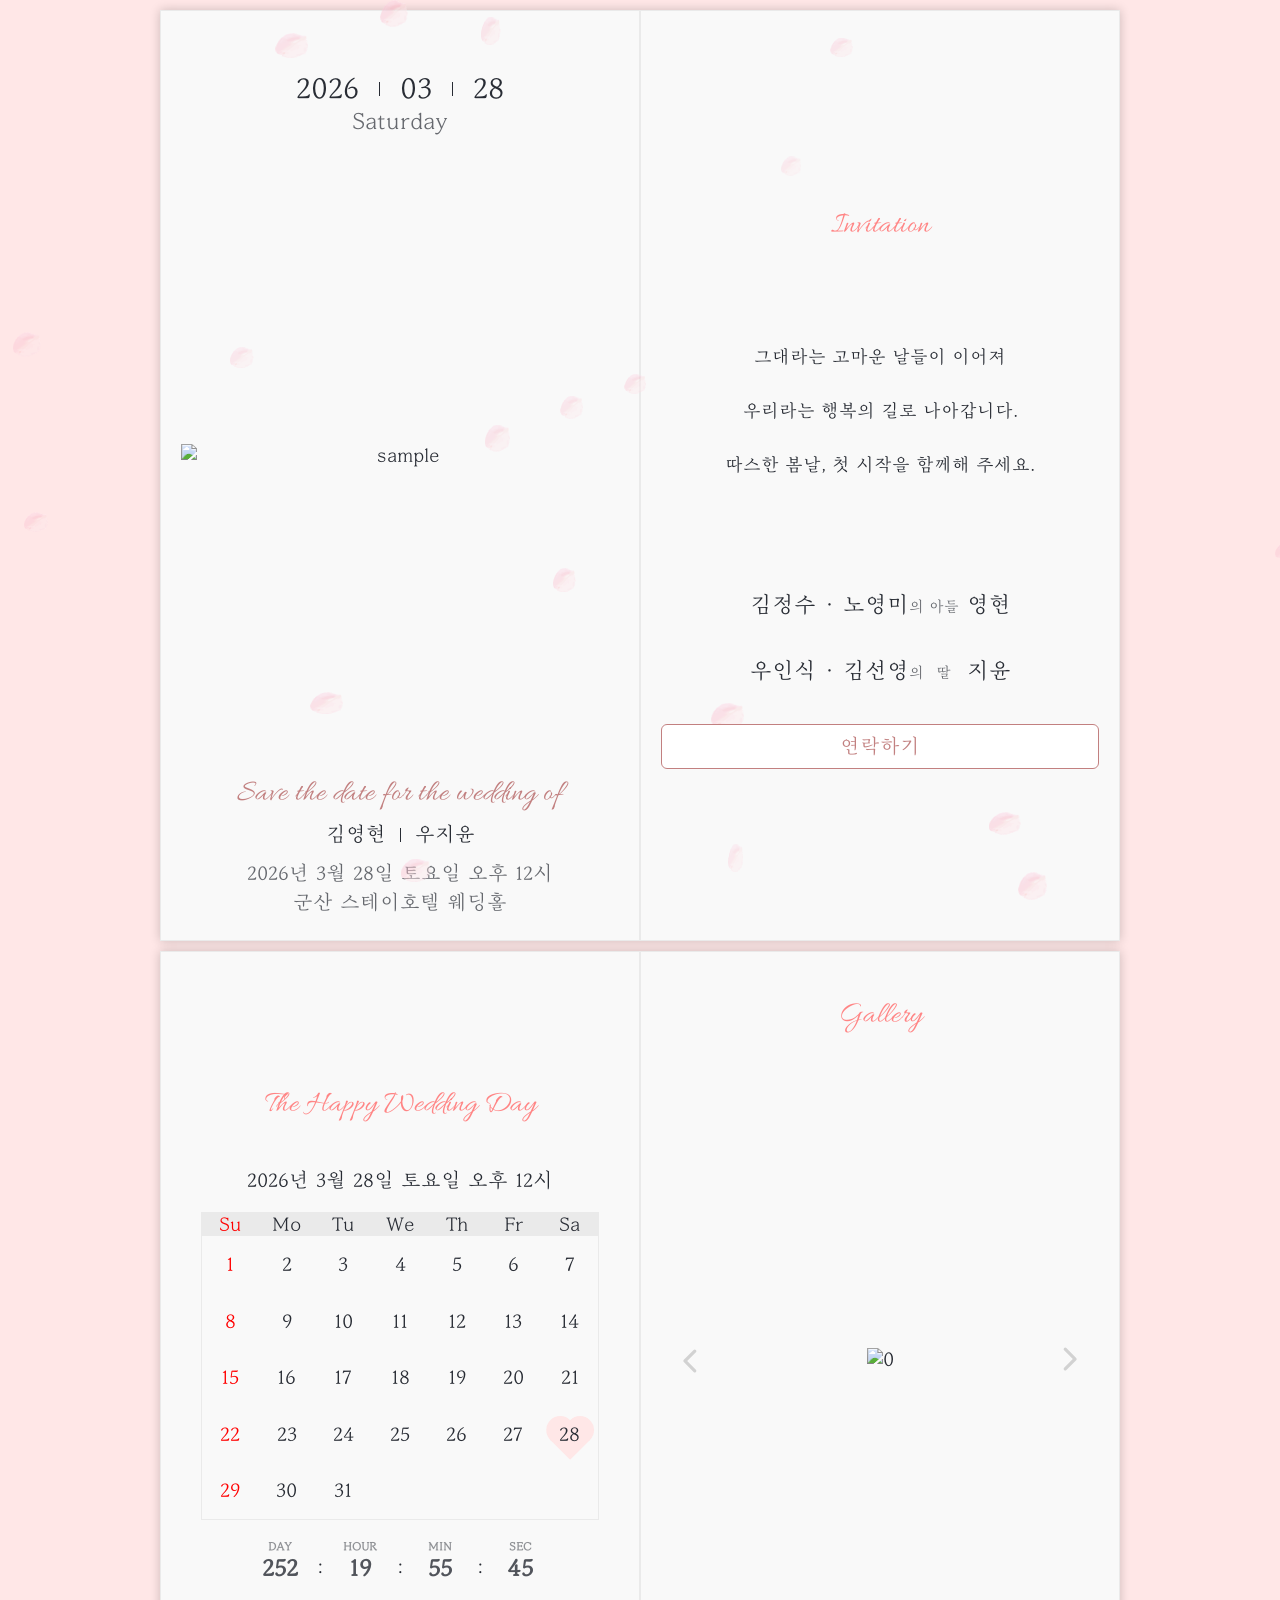
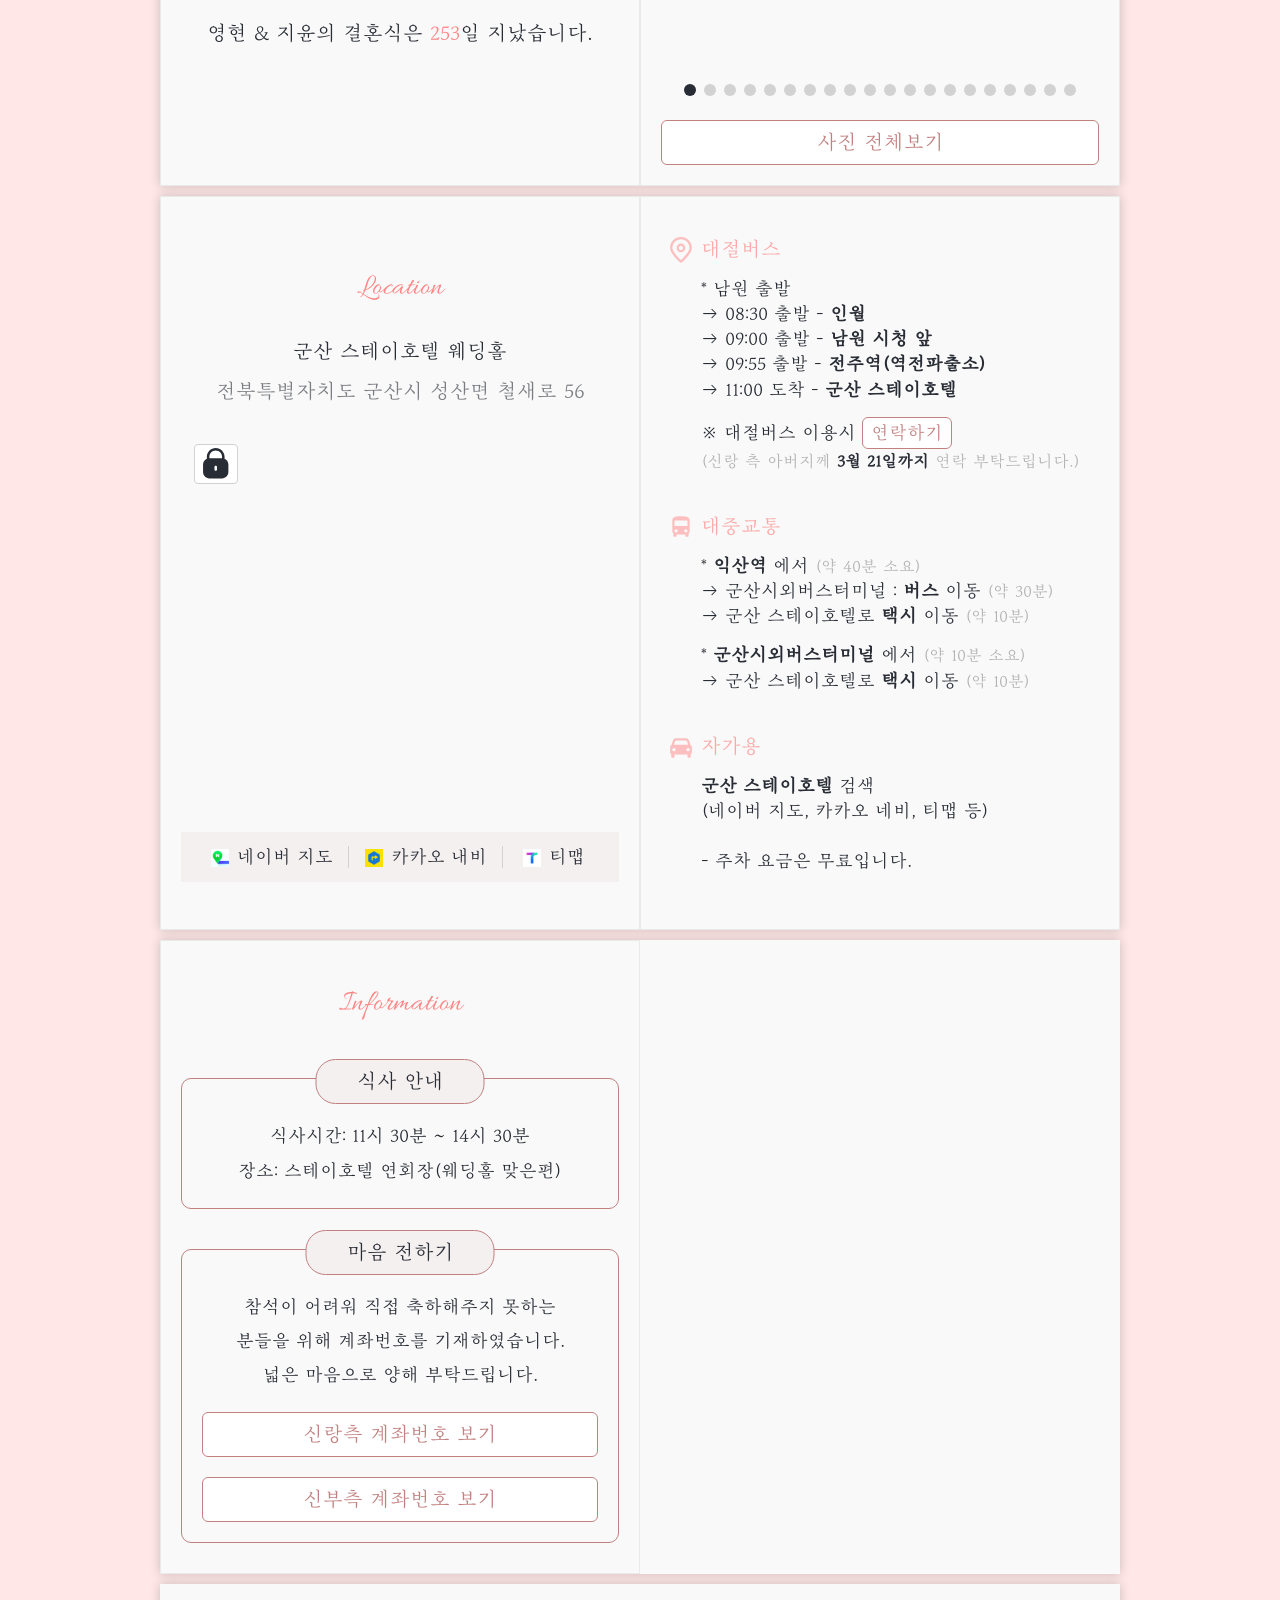
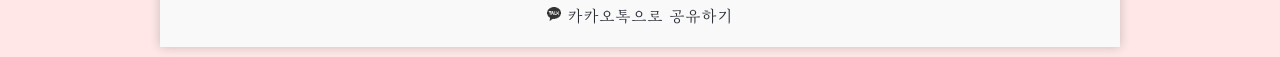
==== commit 78710e33: "Updated Bus Info." ====
--- a/index.html
+++ b/index.html
@@ -1 +1 @@
-<!doctype html><html lang="en"><head><meta charset="utf-8"/><meta name="viewport" content="width=device-width,initial-scale=1,maximum-scale=1,user-scalable=0"/><meta property="og:type" content="website"/><meta property="og:title" content="김영현 ❤️ 우지윤 결혼합니다."/><meta property="og:image" content="/preview_image.png"/><meta property="og:url" content="//"/><meta property="og:description" content="2026년 3월 28일 토요일 오후 12시 군산 스테이호텔 웨딩홀"/><link rel="preload" href="/MapoGoldenPierA.woff" as="font" crossorigin/><link rel="preload" href="/AlluraRegular.woff" as="font" crossorigin/><link rel="manifest" href="/manifest.json"/><link rel="icon" href="/favicon.ico"/><link rel="stylesheet" href="/font.css"/><title>김영현 ❤️ 우지윤 결혼합니다.</title><script type="module" crossorigin src="/assets/index-46OcQJK0.js"></script><link rel="stylesheet" crossorigin href="/assets/index-5S1LoOP7.css"></head><body><div id="root"></div></body></html>+<!doctype html><html lang="en"><head><meta charset="utf-8"/><meta name="viewport" content="width=device-width,initial-scale=1,maximum-scale=1,user-scalable=0"/><meta property="og:type" content="website"/><meta property="og:title" content="김영현 ❤️ 우지윤 결혼합니다."/><meta property="og:image" content="/preview_image.png"/><meta property="og:url" content="//"/><meta property="og:description" content="2026년 3월 28일 토요일 오후 12시 군산 스테이호텔 웨딩홀"/><link rel="preload" href="/MapoGoldenPierA.woff" as="font" crossorigin/><link rel="preload" href="/AlluraRegular.woff" as="font" crossorigin/><link rel="manifest" href="/manifest.json"/><link rel="icon" href="/favicon.ico"/><link rel="stylesheet" href="/font.css"/><title>김영현 ❤️ 우지윤 결혼합니다.</title><script type="module" crossorigin src="/assets/index-DDZos5pc.js"></script><link rel="stylesheet" crossorigin href="/assets/index--mKSHzPB.css"></head><body><div id="root"></div></body></html>
--- a/assets/index--mKSHzPB.css
+++ b/assets/index--mKSHzPB.css
@@ -0,0 +1 @@
+.cover .wedding-date{margin-top:2rem;font-size:1.5rem;display:flex;justify-content:center;align-items:center;gap:1rem}.cover .wedding-date .divider{background-color:var(--dark-color);width:1px;height:.7rem}.cover .wedding-day-of-week{font-size:1.2rem;opacity:.7;margin-bottom:1rem}.cover .image-wrapper{width:100%;height:30rem;overflow:hidden;display:flex;align-items:center}.cover .image-wrapper img{width:100%;height:auto}.cover .subtitle{font-size:1.5rem;font-family:Allura;color:var(--alt-color);margin-top:1rem}.cover .names{margin-top:.5rem;margin-bottom:.8rem;display:flex;justify-content:center;align-items:center;gap:.7rem}.cover .names .divider{background-color:var(--dark-color);width:1px;height:.7rem}.cover .info{margin-bottom:.3rem;opacity:.7}.invitation .content{margin-top:.8rem;margin-bottom:.8rem;font-size:.9rem}.invitation .name{margin-top:1rem;margin-bottom:1rem;font-size:1.1rem}.invitation .name .relation{font-size:.75rem;opacity:.7}.invitation .name .relation .relation-name{display:inline-block;min-width:2em}.contact-modal{width:22rem}.contact-modal .header .title-group{text-align:center}.contact-modal .header .title-group .title{font-size:1.2rem;color:var(--theme-color);padding:.5rem}.contact-modal .header .title-group .subtitle{font-size:.9rem}.contact-modal .header .title-group{padding-bottom:1rem;border-bottom:1px solid var(--dark-grey-color)}.contact-modal .content{padding:.7rem .7rem 1rem}.contact-modal .content .contact-info{padding:1rem .7rem;display:grid;grid-template-columns:8rem 7rem 1fr;row-gap:.5rem}.contact-modal .content .contact-info .relation{opacity:.7}.contact-modal .content .contact-info .icon{fill:var(--dark-color);margin:0 .5rem;opacity:.7;width:1rem;height:1rem}.contact-modal .content .contact-info .icon.flip{transform:scaleX(-1)}.contact-modal .footer{display:flex;flex-direction:column}button.button{font-family:inherit;background:none;position:relative;z-index:3;font-size:1rem}button.button.button-style-1{background-color:var(--white-color);border:solid .05rem var(--alt-color);color:var(--alt-color);border-radius:.3rem;padding:.5rem 1rem}button.button.button-style-2{background-color:var(--alt-color);color:var(--white-color);border:none;padding:.5rem 1rem}button.button.button-style-3{font-size:.9rem;background-color:var(--white-color);border:solid .05rem var(--alt-color);color:var(--alt-color);border-radius:.3rem;padding:.2rem .4rem}@media print{.bg-effect{display:none}}.bg-effect{position:fixed;top:0;left:0;width:100%;height:100%;z-index:2}.calendar .calendar-wrapper{display:grid;grid-template-columns:repeat(7,1fr);margin:1rem;border:1px solid var(--light-grey-color)}.calendar .calendar-wrapper>div{aspect-ratio:1;display:flex;justify-content:center;align-items:center}.calendar .calendar-wrapper>div.head{aspect-ratio:auto;background-color:var(--light-grey-color)}.calendar .calendar-wrapper>div.holiday>span{color:var(--red-color)}.calendar .calendar-wrapper>div.wedding-date{position:relative}.calendar .calendar-wrapper>div.wedding-date>span{z-index:1}.calendar .calendar-wrapper>div.wedding-date>div.heart{width:50%;height:50%;background:var(--theme-bg-color);top:35%;left:25%;position:absolute;transform:rotate(45deg);z-index:0}.calendar .calendar-wrapper>div.wedding-date>div.heart:before{content:"";width:100%;height:100%;position:absolute;top:-50%;left:0%;border-radius:50%;background:var(--theme-bg-color)}.calendar .calendar-wrapper>div.wedding-date>div.heart:after{content:"";width:100%;height:100%;position:absolute;left:-50%;border-radius:50%;background:var(--theme-bg-color)}.calendar .countdown-wrapper{display:flex;flex-direction:column;align-items:center}.calendar .countdown-wrapper .countdown{display:grid;width:15rem;grid-template-columns:1fr 1rem 1fr 1rem 1fr 1rem 1fr;align-items:center}.calendar .countdown-wrapper .countdown *{margin:0 .1rem}.calendar .countdown-wrapper .countdown .count{opacity:.8;font-weight:700;font-size:1.2rem}.calendar .countdown-wrapper .countdown .unit{font-weight:700;font-size:.6rem;opacity:.5}.calendar .countdown-wrapper .message{margin-top:2rem;margin-bottom:1.5rem}.calendar .countdown-wrapper .message .d-day{color:var(--theme-color)}@keyframes moving-right{0%{transform:translate(0)}to{transform:translate(calc(21rem - 100%))}}.gallery .carousel-wrapper{display:flex;flex-direction:column;align-items:center}.gallery .carousel-wrapper .carousel{width:21rem;overflow:hidden;position:relative;z-index:3}.gallery .carousel-wrapper .carousel .carousel-list{display:flex;width:fit-content;justify-content:center}.gallery .carousel-wrapper .carousel .carousel-list.transitioning{transition:.3s ease-out}.gallery .carousel-wrapper .carousel .carousel-list.moving-left{animation-name:moving-right;animation-duration:.3s;animation-fill-mode:forwards;animation-direction:reverse}.gallery .carousel-wrapper .carousel .carousel-list.moving-right{animation-name:moving-right;animation-duration:.3s;animation-fill-mode:forwards}.gallery .carousel-wrapper .carousel .carousel-list .carousel-item{display:flex;justify-content:center;align-items:center;width:21rem;height:30rem;padding-left:.5rem;padding-right:.5rem}.gallery .carousel-wrapper .carousel .carousel-list .carousel-item img{max-width:100%;max-height:100%;width:auto;height:auto}.gallery .carousel-wrapper .carousel .carousel-control{position:absolute;top:0;width:100%;height:100%;display:flex;justify-content:space-between;align-items:center}.gallery .carousel-wrapper .carousel .carousel-control .control{height:100%;width:30%;display:flex;align-items:center}.gallery .carousel-wrapper .carousel .carousel-control .control.left{justify-content:flex-start}.gallery .carousel-wrapper .carousel .carousel-control .control.right{justify-content:flex-end}.gallery .carousel-wrapper .carousel .carousel-control .control .arrow{width:2rem}.gallery .carousel-wrapper .carousel .carousel-control .control .arrow.right{transform:rotate(180deg)}.gallery .carousel-wrapper .carousel-indicator{display:flex;justify-content:center;margin-top:1rem}.gallery .carousel-wrapper .carousel-indicator .indicator{width:1rem;height:1rem;padding:.2rem}.gallery .carousel-wrapper .carousel-indicator .indicator:before{content:"";display:block;width:100%;height:100%;border-radius:50%;background-color:var(--dark-grey-color)}.gallery .carousel-wrapper .carousel-indicator .indicator{position:relative;z-index:3}.gallery .carousel-wrapper .carousel-indicator .indicator.active:before{background-color:var(--dark-color)}.all-photo-modal{width:22rem}.all-photo-modal .header .title{text-align:center;font-size:1.2rem;color:var(--theme-color);padding-bottom:1rem}.all-photo-modal .content{padding:0 .7rem .7rem}.all-photo-modal .content .photo-list{display:grid;grid-template-columns:repeat(2,1fr);grid-auto-rows:12rem;gap:.5rem}.all-photo-modal .content .photo-list img{width:100%;height:100%;object-fit:cover}.all-photo-modal .footer{display:flex;flex-direction:column}.location .addr{line-height:2;margin-bottom:1rem}.location .addr .detail{opacity:.6}.location .map-wrapper{height:20rem;position:relative;z-index:3}.location .map-wrapper .lock{position:absolute;top:0;left:0;width:100%;height:100%;z-index:200;display:flex;flex-direction:column;justify-content:flex-end}.location .map-wrapper .lock .lock-message{background-color:var(--dark-color);color:var(--white-color);padding:.5rem;text-align:center;font-size:.8rem}.location .map-wrapper .lock .lock-message svg{display:inline;width:.8rem;height:.8rem;fill:var(--white-color)}.location .map-wrapper .lock-button{position:absolute;top:3%;left:3%;width:10%;height:10%;z-index:201;background-color:var(--white-color);border:1px solid var(--dark-grey-color);border-radius:10%;display:flex;justify-content:center;align-items:center;color:#fff}.location .map-wrapper .lock-button svg{width:80%;height:80%;fill:var(--dark-color)}.location .map-wrapper .lock-button.unlocked{opacity:.5}.location .map-wrapper .map-inner{height:100%;width:100%}.location .navigation{display:flex;padding:.7rem;background-color:var(--alt-bg-color)}.location .navigation>button{flex:1.5;border-right:1px solid var(--dark-grey-color);position:relative;z-index:3;font-size:.9rem}.location .navigation>button:last-child{flex:1;border-right:none}.location .navigation>button>img{vertical-align:middle;margin-right:.4rem;width:.9rem;height:.9rem}.location .location-info{display:grid;grid-template-columns:2rem 1fr;text-align:left;row-gap:.7rem;margin:1rem 0}.location .location-info>*{align-self:center}.location .location-info .transportation-icon-wrapper{display:flex;justify-content:center}.location .location-info .transportation-icon-wrapper .transportation-icon{width:1.3rem;height:1.3rem;fill:var(--theme-color);opacity:.5}.location .location-info .heading{font-size:1rem;opacity:.7;color:var(--theme-color)}.location .location-info .content{font-size:.9rem;line-height:1.4}.location .location-info .content .travel-time{font-size:.8rem;color:var(--grey-color)}.information .info-card{margin-top:1.5rem;margin-bottom:.5rem;padding:2rem 1rem 1rem;position:relative;border:1px solid var(--alt-color);border-radius:.5rem}.information .info-card .label{position:absolute;left:50%;top:-1rem;transform:translate(-50%);padding:.5rem 2rem;border-radius:1rem;background-color:var(--alt-bg-color);border:1px solid var(--alt-color)}.information .content{line-height:1.9;font-size:.9rem}.donation-modal{width:22rem}.donation-modal .header .title{text-align:center;font-size:1.2rem;color:var(--theme-color);padding-bottom:1rem;border-bottom:1px solid var(--dark-grey-color)}.donation-modal .content{padding:0 .7rem .7rem}.donation-modal .content .account-info{margin-top:1rem;margin-bottom:1rem;display:flex;flex-direction:row;justify-content:space-between;align-items:center}.donation-modal .content .account-info .name{margin-bottom:.3rem}.donation-modal .content .account-info .name .relation{opacity:.7}.donation-modal .content .account-info .copy-button{font-size:.8rem;padding:.4rem .8rem}.donation-modal .footer{display:flex;flex-direction:column}.attendance-modal{width:22rem}.attendance-modal .header .title{text-align:center;font-size:1.2rem;color:var(--theme-color);padding-bottom:1rem;border-bottom:1px solid var(--dark-grey-color)}.attendance-modal .content{padding:0 1rem 1rem}.attendance-modal .content .form{display:flex;flex-direction:column;margin-top:1rem;gap:1.5rem}.attendance-modal .content .form .input-group{display:flex;flex-direction:column;gap:.2rem}.attendance-modal .content .form .input-group .input{display:flex;flex-direction:column}.attendance-modal .content .form .input-group .select-input{display:flex;flex-direction:row}.attendance-modal .content .form .input-group .select-input label{width:100%}.attendance-modal .content .form .input-group .select-input label span{padding:.4rem;display:inline-block;text-align:center;width:100%;background-color:var(--light-grey-color)}.attendance-modal .content .form .input-group .select-input label input:checked+span{border:2px solid var(--alt-color)}.attendance-modal .content .form .input-group .select-input label input+span{border:2px solid var(--light-grey-color)}.attendance-modal .content .form .input-group .radio-input{display:flex;flex-direction:row;justify-content:left;gap:2rem}.attendance-modal .content .form .input-group input{padding:.5rem;margin-bottom:.5rem;border:1px solid var(--light-grey-color);border-radius:.3rem;font-family:MapoGoldenPier;font-size:.8rem}.attendance-modal .footer{display:flex;flex-direction:row}.attendance-modal .footer button{width:100%}.attendance-info-modal{width:22rem}.attendance-info-modal .header .title{text-align:center;font-size:1.2rem;color:var(--theme-color);padding-bottom:1rem;border-bottom:1px solid var(--dark-grey-color)}.attendance-info-modal .content{padding:1.5rem 1rem}.attendance-info-modal .content .info-message{text-align:center;line-height:1.5rem;padding-bottom:1.5rem;border-bottom:1px dotted var(--dark-grey-color)}.attendance-info-modal .content .wedding-info{padding-top:1.5rem;padding-left:2rem;line-height:1.5rem}.attendance-info-modal .content .wedding-info svg{width:.8rem;height:.8rem}.attendance-info-modal .footer{display:flex;flex-direction:row}.attendance-info-modal .footer button{width:100%}.guestbook .post,.all-guestbook-modal .post{text-align:left;box-shadow:.1rem .1rem .3rem #0000001a;background-color:var(--white-color);border-radius:.5rem;border:1px solid var(--light-grey-color);font-size:.9rem;margin-top:.2rem}.guestbook .post .heading,.all-guestbook-modal .post .heading{margin:.5rem;display:flex;justify-content:flex-end}.guestbook .post .heading .close-button,.all-guestbook-modal .post .heading .close-button{position:relative;z-index:3;width:.8rem;height:.8rem}.guestbook .post .heading .close-button:before,.all-guestbook-modal .post .heading .close-button:before{content:"";width:.1rem;height:100%;background-color:var(--dark-grey-color);position:absolute;transform:rotate(45deg);top:0;left:50%}.guestbook .post .heading .close-button:after,.all-guestbook-modal .post .heading .close-button:after{content:"";width:.1rem;height:100%;background-color:var(--dark-grey-color);position:absolute;transform:rotate(135deg);top:0;left:50%}.guestbook .post .body,.all-guestbook-modal .post .body{margin:0 1.3rem 1.3rem}.guestbook .post .body .title,.all-guestbook-modal .post .body .title{display:flex;align-items:center}.guestbook .post .body .title .name,.all-guestbook-modal .post .body .title .name{margin-right:.5rem}.guestbook .post .body .title .date,.all-guestbook-modal .post .body .title .date{font-size:.8rem;opacity:.5}.guestbook .post .body .title,.all-guestbook-modal .post .body .title{margin-bottom:.8rem}.guestbook .post .body .content,.all-guestbook-modal .post .body .content{word-wrap:break-word;white-space:pre-wrap}.write-guestbook-modal{width:22rem}.write-guestbook-modal .header .title-group{text-align:center}.write-guestbook-modal .header .title-group .title{font-size:1.2rem;color:var(--theme-color);padding:.5rem}.write-guestbook-modal .header .title-group .subtitle{font-size:.9rem}.write-guestbook-modal .header .title-group{padding-bottom:1rem;border-bottom:1px solid var(--dark-grey-color)}.write-guestbook-modal .content{padding:0 .7rem .7rem}.write-guestbook-modal .content .form{display:flex;flex-direction:column;margin-top:1rem}.write-guestbook-modal .content .form input,.write-guestbook-modal .content .form textarea{padding:.5rem;margin-bottom:.5rem;border:1px solid var(--light-grey-color);border-radius:.3rem;font-family:MapoGoldenPier;font-size:.8rem}.write-guestbook-modal .footer{display:flex;flex-direction:row}.write-guestbook-modal .footer button{width:100%}.all-guestbook-modal{width:24rem}.all-guestbook-modal .header>.title{text-align:center;font-size:1.2rem;color:var(--theme-color);padding-bottom:1rem}.all-guestbook-modal>.content{padding:0 1rem .7rem}.all-guestbook-modal>.content .pagination{display:flex;justify-content:center;margin-top:.5rem;margin-bottom:.5rem}.all-guestbook-modal>.content .pagination .page{padding:.3rem .5rem;margin:0 .2rem;border:1px solid var(--dark-grey-color);border-radius:.3rem}.all-guestbook-modal>.content .pagination .page.current{background-color:var(--theme-color);color:var(--white-color)}.all-guestbook-modal .footer{display:flex;flex-direction:column}.delete-guestbook-modal{width:22rem}.delete-guestbook-modal .header .title{text-align:center;font-size:1.2rem;color:var(--theme-color)}.delete-guestbook-modal .content{padding:0 .7rem .7rem}.delete-guestbook-modal .content .form{display:flex;flex-direction:column;margin-top:1rem}.delete-guestbook-modal .content .form input{padding:.5rem;margin-bottom:.5rem;border:1px solid var(--light-grey-color);border-radius:.3rem;font-family:MapoGoldenPier;font-size:.8rem}.delete-guestbook-modal .footer{display:flex;flex-direction:row}.delete-guestbook-modal .footer button{width:100%}@keyframes modal-fade-in{0%{opacity:0}to{opacity:1}}.modal-background{position:fixed;top:0;left:0;width:100%;height:100%;background-color:#00000080;animation-name:modal-fade-in;animation-duration:.5s;opacity:1;display:flex;justify-content:center;align-items:center}.modal-background>.modal{background-color:var(--light-color);animation-name:modal-fade-in;animation-duration:.5s;opacity:1}.modal-background>.modal .header{padding:.5rem;background-color:var(--light-color);z-index:7}.modal-background>.modal .header .close-button-wrapper{display:flex;justify-content:flex-end}.modal-background>.modal .header .close-button-wrapper .close-button{position:relative;z-index:3;width:1rem;height:1rem}.modal-background>.modal .header .close-button-wrapper .close-button:before{content:"";width:.1rem;height:100%;background-color:var(--dark-grey-color);position:absolute;transform:rotate(45deg);top:0;left:50%}.modal-background>.modal .header .close-button-wrapper .close-button:after{content:"";width:.1rem;height:100%;background-color:var(--dark-grey-color);position:absolute;transform:rotate(135deg);top:0;left:50%}.modal-background>.modal .content{max-height:80vh;overflow:auto}.share-button .ktalk-share{position:relative;z-index:3;font-size:.8rem;display:inline-block}.share-button .ktalk-share img{width:.7rem;height:.7rem}:root{--theme-color: #ff8585;--theme-bg-color: #ffe7e7;--alt-color: #c28080;--alt-bg-color: #f4f0f0;--dark-color: #282c34;--dark-grey-color: #d2d2d2;--grey-color: #b2b2b2;--light-grey-color: #eaeaea;--light-color: #f9f9f9;--white-color: #ffffff;--red-color: #ff0000;font-family:MapoGoldenPier;font-size:20px}@media (max-width: 500px){:root{font-size:4vw}}@media print{body{-webkit-print-color-adjust:exact;print-color-adjust:exact}}.text-theme-color{color:var(--theme-color)!important}.bg-theme-color{background-color:var(--theme-color)!important}.border-theme-color{border-color:var(--theme-color)!important}.text-theme-bg-color{color:var(--theme-bg-color)!important}.bg-theme-bg-color{background-color:var(--theme-bg-color)!important}.border-theme-bg-color{border-color:var(--theme-bg-color)!important}.text-alt-color{color:var(--alt-color)!important}.bg-alt-color{background-color:var(--alt-color)!important}.border-alt-color{border-color:var(--alt-color)!important}.text-alt-bg-color{color:var(--alt-bg-color)!important}.bg-alt-bg-color{background-color:var(--alt-bg-color)!important}.border-alt-bg-color{border-color:var(--alt-bg-color)!important}.text-dark-color{color:var(--dark-color)!important}.bg-dark-color{background-color:var(--dark-color)!important}.border-dark-color{border-color:var(--dark-color)!important}.text-dark-grey-color{color:var(--dark-grey-color)!important}.bg-dark-grey-color{background-color:var(--dark-grey-color)!important}.border-dark-grey-color{border-color:var(--dark-grey-color)!important}.text-light-grey-color{color:var(--light-grey-color)!important}.bg-light-grey-color{background-color:var(--light-grey-color)!important}.border-light-grey-color{border-color:var(--light-grey-color)!important}.text-light-color{color:var(--light-color)!important}.bg-light-color{background-color:var(--light-color)!important}.border-light-color{border-color:var(--light-color)!important}.text-white-color{color:var(--white-color)!important}.bg-white-color{background-color:var(--white-color)!important}.border-white-color{border-color:var(--white-color)!important}.text-red-color{color:var(--red-color)!important}.bg-red-color{background-color:var(--red-color)!important}.border-red-color{border-color:var(--red-color)!important}@keyframes lazy-fade-in{0%{opacity:0;z-index:3;transform:translateY(2rem)}to{opacity:1;z-index:3;transform:translateY(0)}}button{font-family:MapoGoldenPier;font-size:1rem;border:none;background-color:transparent;padding:0}body{margin:0;overflow-x:hidden;overflow-y:auto;height:100vh}body.modal-open{overflow-y:hidden}body{-webkit-font-smoothing:antialiased;-moz-osx-font-smoothing:grayscale}*{box-sizing:border-box;color:var(--dark-color);-webkit-user-select:none;user-select:none}.background{background-color:var(--theme-bg-color);display:flex;flex-direction:column;align-items:center;justify-content:center;min-height:100vh;min-width:100vw}.background .card-view{width:980px;text-align:center}@media (max-width: 980px){.background .card-view{width:500px}}@media (max-width: 500px){.background .card-view{width:100vw}}.background .card-view .card-group{position:relative}@media (width > 980px){.background .card-view .card-group{display:flex;flex-direction:row;box-shadow:0 0 10px #0003;margin:10px;background-color:var(--light-color);opacity:0}.background .card-view .card-group.lazy-active{animation-name:lazy-fade-in;animation-duration:3s;opacity:1}}@media print and (width > 980px){.background .card-view .card-group{opacity:1;animation-name:inherit!important;animation-duration:inherit!important}}.background .card-view .card-group .card{background-color:var(--light-color);padding:1rem;border:1px solid var(--light-grey-color);width:50%;display:flex;flex-direction:column;justify-content:center;position:relative}@media (max-width: 980px){.background .card-view .card-group .card{box-shadow:0 0 .5rem #0003;margin:.5rem;width:inherit;opacity:0}.background .card-view .card-group .card.lazy-active{animation-name:lazy-fade-in;animation-duration:3s;opacity:1}}@media print and (max-width: 980px){.background .card-view .card-group .card{opacity:1;animation-name:inherit!important;animation-duration:inherit!important}}.background .card-view .footer{position:relative;background-color:var(--light-color);box-shadow:0 0 .5rem #0003;margin:.5rem;padding:1rem;opacity:0}.background .card-view .footer.lazy-active{animation-name:lazy-fade-in;animation-duration:3s;opacity:1}@media print{.background .card-view .footer{opacity:1;animation-name:inherit!important;animation-duration:inherit!important}}h2{font-size:1.5rem;color:var(--theme-color);font-weight:400}h2.english{font-family:Allura}div.break{height:1rem}
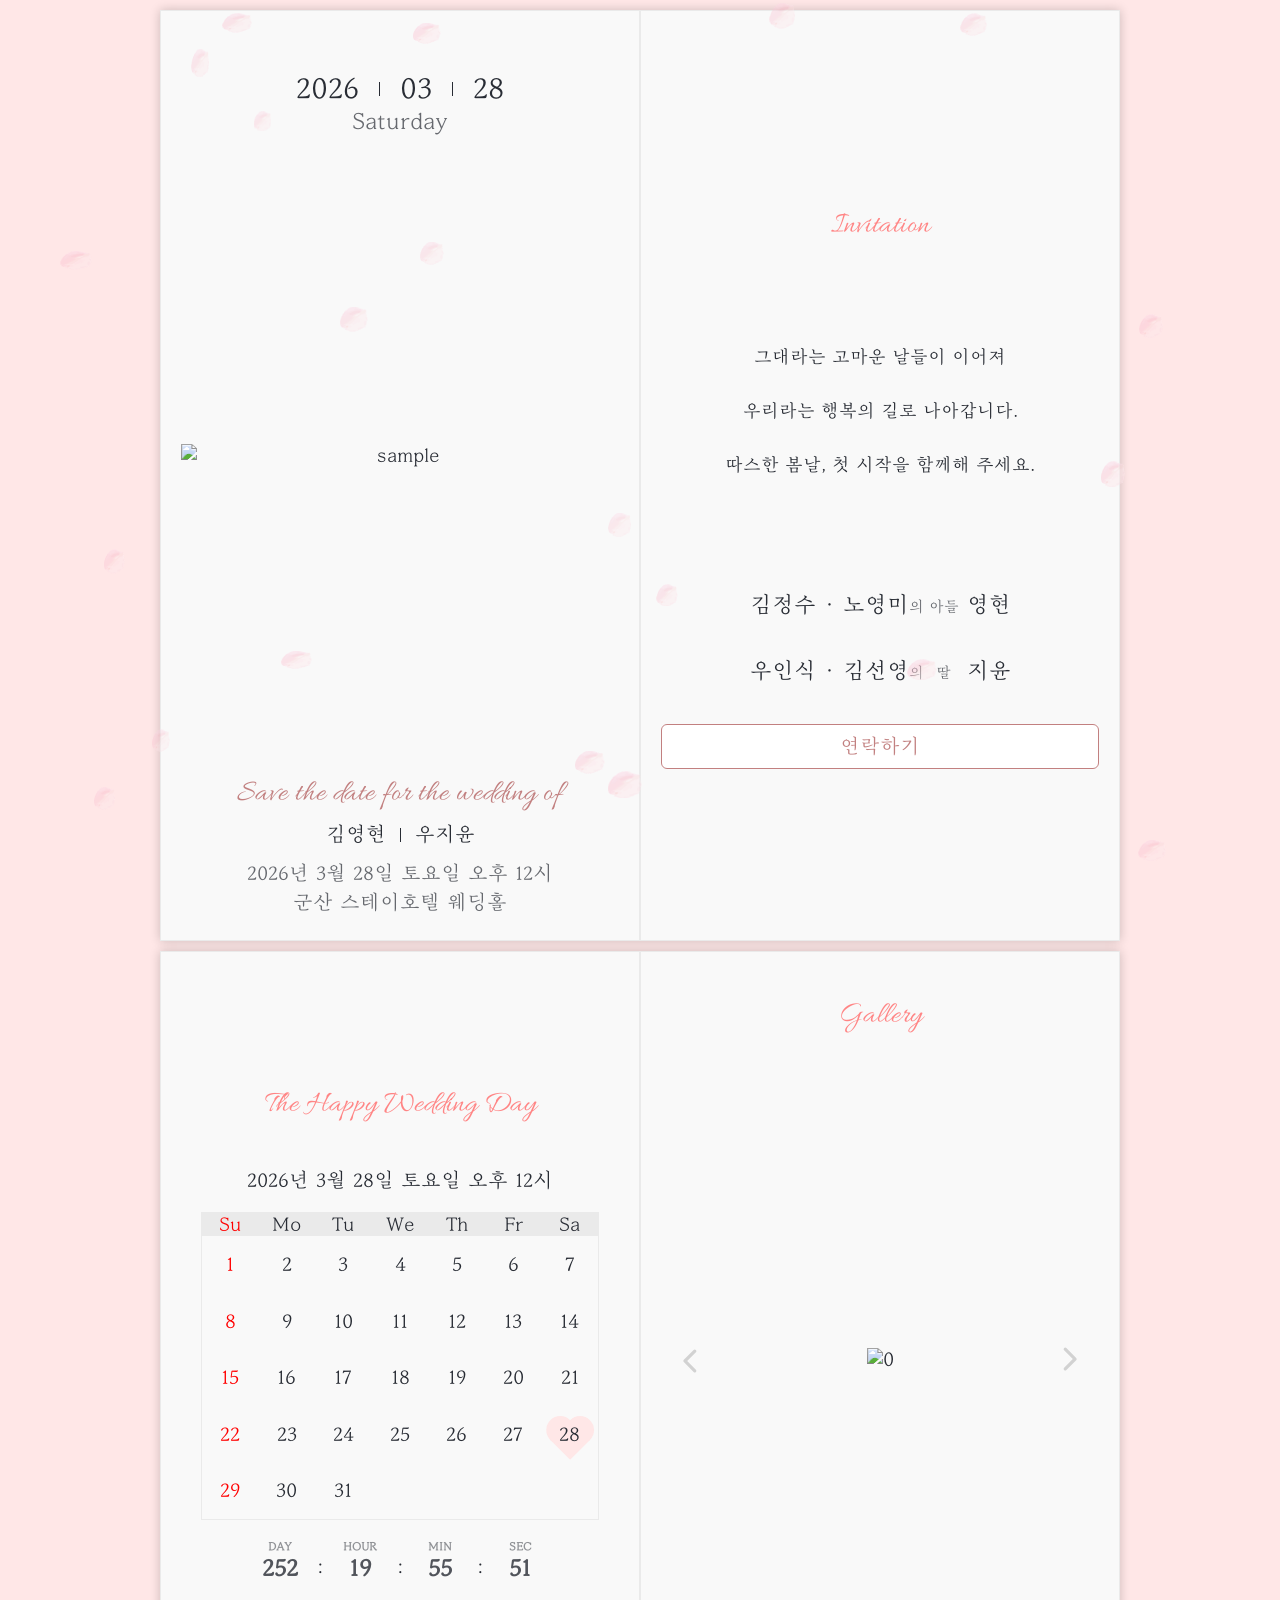
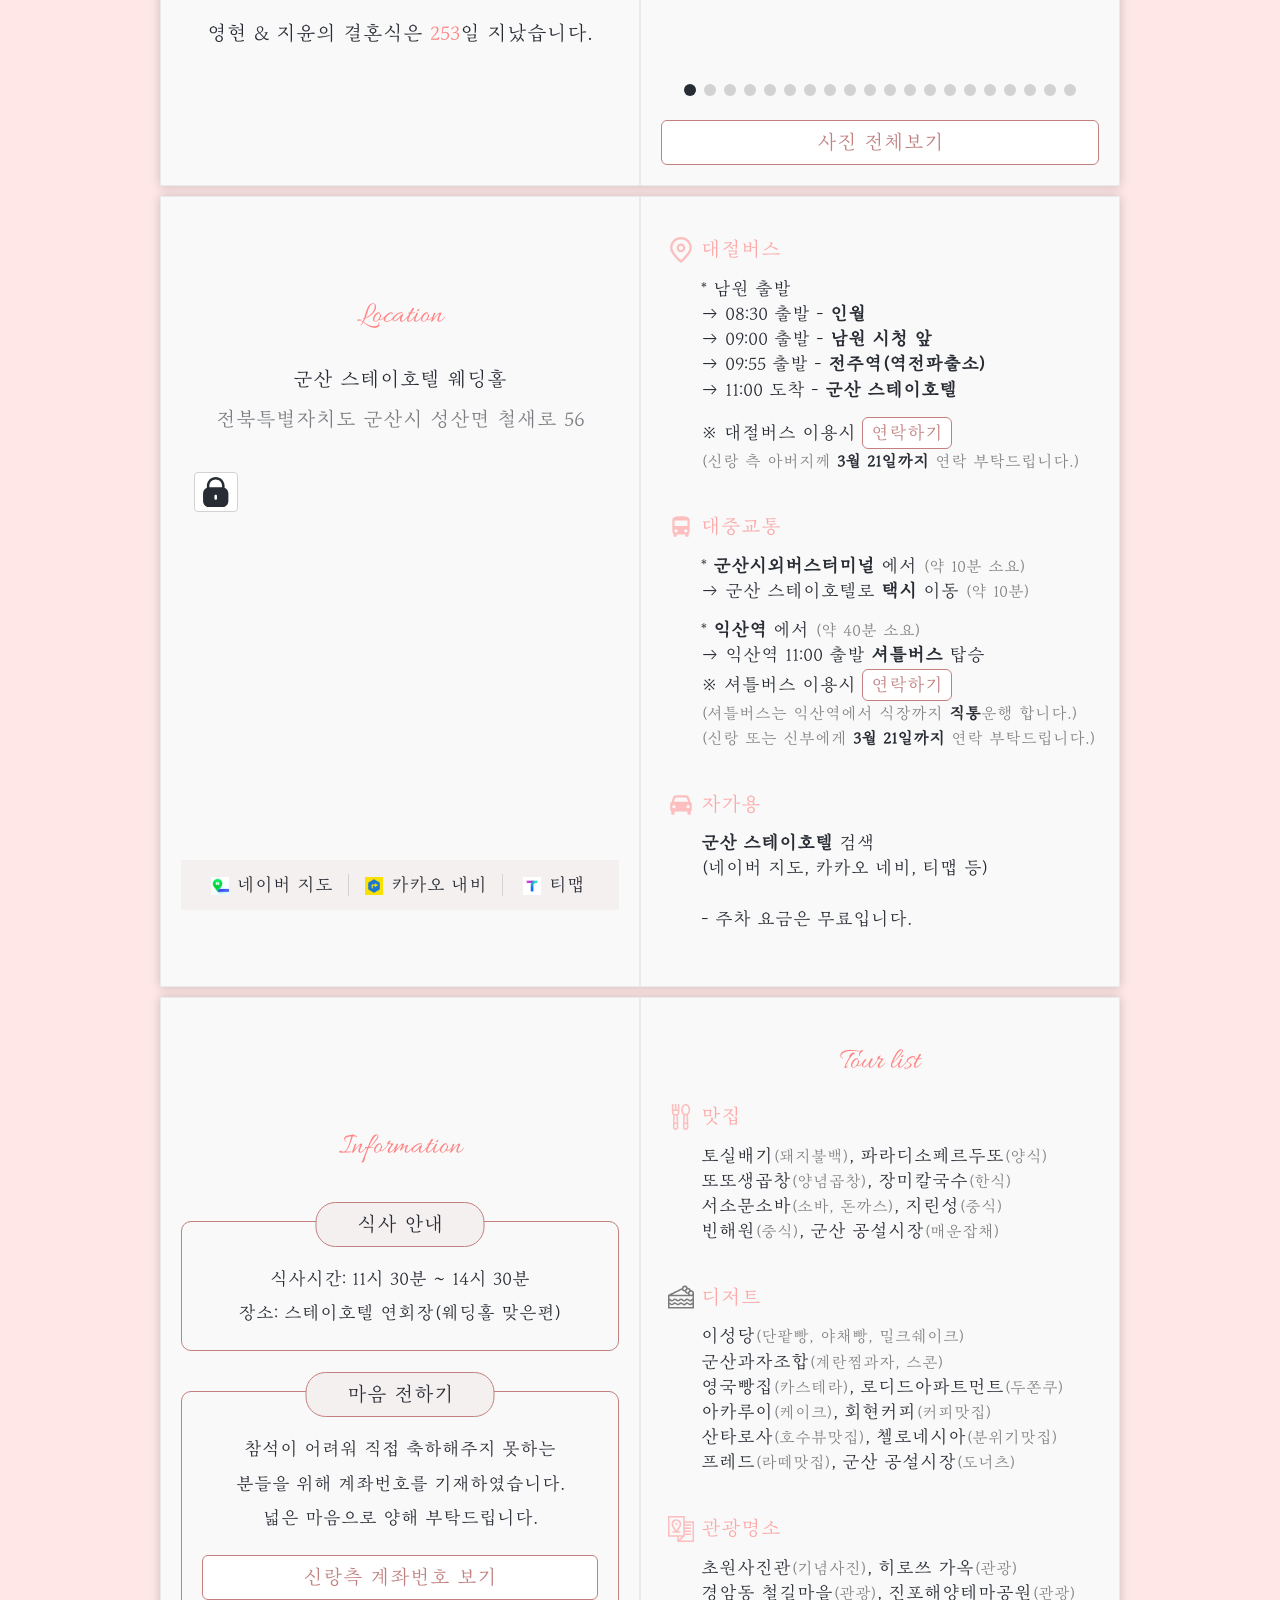
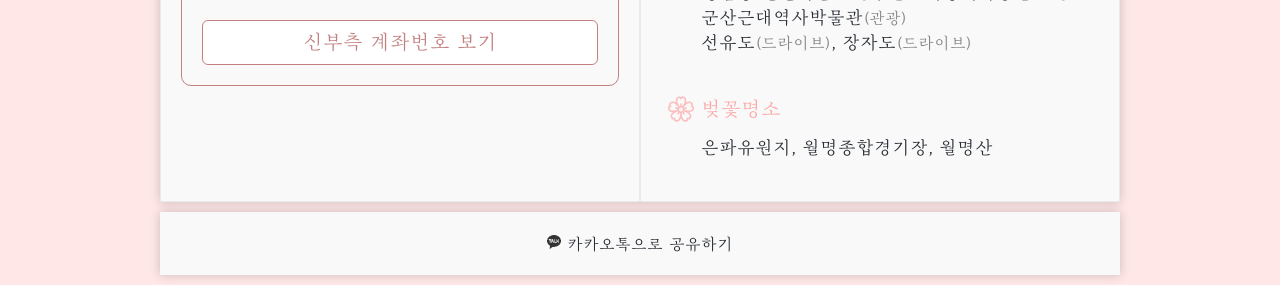
==== commit 5ca2feda: "Updated: Tour List" ====
--- a/index.html
+++ b/index.html
@@ -1 +1 @@
-<!doctype html><html lang="en"><head><meta charset="utf-8"/><meta name="viewport" content="width=device-width,initial-scale=1,maximum-scale=1,user-scalable=0"/><meta property="og:type" content="website"/><meta property="og:title" content="김영현 ❤️ 우지윤 결혼합니다."/><meta property="og:image" content="/preview_image.png"/><meta property="og:url" content="//"/><meta property="og:description" content="2026년 3월 28일 토요일 오후 12시 군산 스테이호텔 웨딩홀"/><link rel="preload" href="/MapoGoldenPierA.woff" as="font" crossorigin/><link rel="preload" href="/AlluraRegular.woff" as="font" crossorigin/><link rel="manifest" href="/manifest.json"/><link rel="icon" href="/favicon.ico"/><link rel="stylesheet" href="/font.css"/><title>김영현 ❤️ 우지윤 결혼합니다.</title><script type="module" crossorigin src="/assets/index-DDZos5pc.js"></script><link rel="stylesheet" crossorigin href="/assets/index--mKSHzPB.css"></head><body><div id="root"></div></body></html>+<!doctype html><html lang="en"><head><meta charset="utf-8"/><meta name="viewport" content="width=device-width,initial-scale=1,maximum-scale=1,user-scalable=0"/><meta property="og:type" content="website"/><meta property="og:title" content="김영현 ❤️ 우지윤 결혼합니다."/><meta property="og:image" content="/preview_image.png"/><meta property="og:url" content="//"/><meta property="og:description" content="2026년 3월 28일 토요일 오후 12시 군산 스테이호텔 웨딩홀"/><link rel="preload" href="/MapoGoldenPierA.woff" as="font" crossorigin/><link rel="preload" href="/AlluraRegular.woff" as="font" crossorigin/><link rel="manifest" href="/manifest.json"/><link rel="icon" href="/favicon.ico"/><link rel="stylesheet" href="/font.css"/><title>김영현 ❤️ 우지윤 결혼합니다.</title><script type="module" crossorigin src="/assets/index-Deo3IbZr.js"></script><link rel="stylesheet" crossorigin href="/assets/index-BdxvDKsP.css"></head><body><div id="root"></div></body></html>
--- a/assets/index-BdxvDKsP.css
+++ b/assets/index-BdxvDKsP.css
@@ -0,0 +1 @@
+.cover .wedding-date{margin-top:2rem;font-size:1.5rem;display:flex;justify-content:center;align-items:center;gap:1rem}.cover .wedding-date .divider{background-color:var(--dark-color);width:1px;height:.7rem}.cover .wedding-day-of-week{font-size:1.2rem;opacity:.7;margin-bottom:1rem}.cover .image-wrapper{width:100%;height:30rem;overflow:hidden;display:flex;align-items:center}.cover .image-wrapper img{width:100%;height:auto}.cover .subtitle{font-size:1.5rem;font-family:Allura;color:var(--alt-color);margin-top:1rem}.cover .names{margin-top:.5rem;margin-bottom:.8rem;display:flex;justify-content:center;align-items:center;gap:.7rem}.cover .names .divider{background-color:var(--dark-color);width:1px;height:.7rem}.cover .info{margin-bottom:.3rem;opacity:.7}.invitation .content{margin-top:.8rem;margin-bottom:.8rem;font-size:.9rem}.invitation .name{margin-top:1rem;margin-bottom:1rem;font-size:1.1rem}.invitation .name .relation{font-size:.75rem;opacity:.7}.invitation .name .relation .relation-name{display:inline-block;min-width:2em}.contact-modal{width:22rem}.contact-modal .header .title-group{text-align:center}.contact-modal .header .title-group .title{font-size:1.2rem;color:var(--theme-color);padding:.5rem}.contact-modal .header .title-group .subtitle{font-size:.9rem}.contact-modal .header .title-group{padding-bottom:1rem;border-bottom:1px solid var(--dark-grey-color)}.contact-modal .content{padding:.7rem .7rem 1rem}.contact-modal .content .contact-info{padding:1rem .7rem;display:grid;grid-template-columns:8rem 7rem 1fr;row-gap:.5rem}.contact-modal .content .contact-info .relation{opacity:.7}.contact-modal .content .contact-info .icon{fill:var(--dark-color);margin:0 .5rem;opacity:.7;width:1rem;height:1rem}.contact-modal .content .contact-info .icon.flip{transform:scaleX(-1)}.contact-modal .footer{display:flex;flex-direction:column}button.button{font-family:inherit;background:none;position:relative;z-index:3;font-size:1rem}button.button.button-style-1{background-color:var(--white-color);border:solid .05rem var(--alt-color);color:var(--alt-color);border-radius:.3rem;padding:.5rem 1rem}button.button.button-style-2{background-color:var(--alt-color);color:var(--white-color);border:none;padding:.5rem 1rem}button.button.button-style-3{font-size:.9rem;background-color:var(--white-color);border:solid .05rem var(--alt-color);color:var(--alt-color);border-radius:.3rem;padding:.2rem .4rem}@media print{.bg-effect{display:none}}.bg-effect{position:fixed;top:0;left:0;width:100%;height:100%;z-index:2}.calendar .calendar-wrapper{display:grid;grid-template-columns:repeat(7,1fr);margin:1rem;border:1px solid var(--light-grey-color)}.calendar .calendar-wrapper>div{aspect-ratio:1;display:flex;justify-content:center;align-items:center}.calendar .calendar-wrapper>div.head{aspect-ratio:auto;background-color:var(--light-grey-color)}.calendar .calendar-wrapper>div.holiday>span{color:var(--red-color)}.calendar .calendar-wrapper>div.wedding-date{position:relative}.calendar .calendar-wrapper>div.wedding-date>span{z-index:1}.calendar .calendar-wrapper>div.wedding-date>div.heart{width:50%;height:50%;background:var(--theme-bg-color);top:35%;left:25%;position:absolute;transform:rotate(45deg);z-index:0}.calendar .calendar-wrapper>div.wedding-date>div.heart:before{content:"";width:100%;height:100%;position:absolute;top:-50%;left:0%;border-radius:50%;background:var(--theme-bg-color)}.calendar .calendar-wrapper>div.wedding-date>div.heart:after{content:"";width:100%;height:100%;position:absolute;left:-50%;border-radius:50%;background:var(--theme-bg-color)}.calendar .countdown-wrapper{display:flex;flex-direction:column;align-items:center}.calendar .countdown-wrapper .countdown{display:grid;width:15rem;grid-template-columns:1fr 1rem 1fr 1rem 1fr 1rem 1fr;align-items:center}.calendar .countdown-wrapper .countdown *{margin:0 .1rem}.calendar .countdown-wrapper .countdown .count{opacity:.8;font-weight:700;font-size:1.2rem}.calendar .countdown-wrapper .countdown .unit{font-weight:700;font-size:.6rem;opacity:.5}.calendar .countdown-wrapper .message{margin-top:2rem;margin-bottom:1.5rem}.calendar .countdown-wrapper .message .d-day{color:var(--theme-color)}@keyframes moving-right{0%{transform:translate(0)}to{transform:translate(calc(21rem - 100%))}}.gallery .carousel-wrapper{display:flex;flex-direction:column;align-items:center}.gallery .carousel-wrapper .carousel{width:21rem;overflow:hidden;position:relative;z-index:3}.gallery .carousel-wrapper .carousel .carousel-list{display:flex;width:fit-content;justify-content:center}.gallery .carousel-wrapper .carousel .carousel-list.transitioning{transition:.3s ease-out}.gallery .carousel-wrapper .carousel .carousel-list.moving-left{animation-name:moving-right;animation-duration:.3s;animation-fill-mode:forwards;animation-direction:reverse}.gallery .carousel-wrapper .carousel .carousel-list.moving-right{animation-name:moving-right;animation-duration:.3s;animation-fill-mode:forwards}.gallery .carousel-wrapper .carousel .carousel-list .carousel-item{display:flex;justify-content:center;align-items:center;width:21rem;height:30rem;padding-left:.5rem;padding-right:.5rem}.gallery .carousel-wrapper .carousel .carousel-list .carousel-item img{max-width:100%;max-height:100%;width:auto;height:auto}.gallery .carousel-wrapper .carousel .carousel-control{position:absolute;top:0;width:100%;height:100%;display:flex;justify-content:space-between;align-items:center}.gallery .carousel-wrapper .carousel .carousel-control .control{height:100%;width:30%;display:flex;align-items:center}.gallery .carousel-wrapper .carousel .carousel-control .control.left{justify-content:flex-start}.gallery .carousel-wrapper .carousel .carousel-control .control.right{justify-content:flex-end}.gallery .carousel-wrapper .carousel .carousel-control .control .arrow{width:2rem}.gallery .carousel-wrapper .carousel .carousel-control .control .arrow.right{transform:rotate(180deg)}.gallery .carousel-wrapper .carousel-indicator{display:flex;justify-content:center;margin-top:1rem}.gallery .carousel-wrapper .carousel-indicator .indicator{width:1rem;height:1rem;padding:.2rem}.gallery .carousel-wrapper .carousel-indicator .indicator:before{content:"";display:block;width:100%;height:100%;border-radius:50%;background-color:var(--dark-grey-color)}.gallery .carousel-wrapper .carousel-indicator .indicator{position:relative;z-index:3}.gallery .carousel-wrapper .carousel-indicator .indicator.active:before{background-color:var(--dark-color)}.all-photo-modal{width:22rem}.all-photo-modal .header .title{text-align:center;font-size:1.2rem;color:var(--theme-color);padding-bottom:1rem}.all-photo-modal .content{padding:0 .7rem .7rem}.all-photo-modal .content .photo-list{display:grid;grid-template-columns:repeat(2,1fr);grid-auto-rows:12rem;gap:.5rem}.all-photo-modal .content .photo-list img{width:100%;height:100%;object-fit:cover}.all-photo-modal .footer{display:flex;flex-direction:column}.location .addr{line-height:2;margin-bottom:1rem}.location .addr .detail{opacity:.6}.location .map-wrapper{height:20rem;position:relative;z-index:3}.location .map-wrapper .lock{position:absolute;top:0;left:0;width:100%;height:100%;z-index:200;display:flex;flex-direction:column;justify-content:flex-end}.location .map-wrapper .lock .lock-message{background-color:var(--dark-color);color:var(--white-color);padding:.5rem;text-align:center;font-size:.8rem}.location .map-wrapper .lock .lock-message svg{display:inline;width:.8rem;height:.8rem;fill:var(--white-color)}.location .map-wrapper .lock-button{position:absolute;top:3%;left:3%;width:10%;height:10%;z-index:201;background-color:var(--white-color);border:1px solid var(--dark-grey-color);border-radius:10%;display:flex;justify-content:center;align-items:center;color:#fff}.location .map-wrapper .lock-button svg{width:80%;height:80%;fill:var(--dark-color)}.location .map-wrapper .lock-button.unlocked{opacity:.5}.location .map-wrapper .map-inner{height:100%;width:100%}.location .navigation{display:flex;padding:.7rem;background-color:var(--alt-bg-color)}.location .navigation>button{flex:1.5;border-right:1px solid var(--dark-grey-color);position:relative;z-index:3;font-size:.9rem}.location .navigation>button:last-child{flex:1;border-right:none}.location .navigation>button>img{vertical-align:middle;margin-right:.4rem;width:.9rem;height:.9rem}.location .location-info{display:grid;grid-template-columns:2rem 1fr;text-align:left;row-gap:.7rem;margin:1rem 0}.location .location-info>*{align-self:center}.location .location-info .transportation-icon-wrapper{display:flex;justify-content:center}.location .location-info .transportation-icon-wrapper .transportation-icon{width:1.3rem;height:1.3rem;fill:var(--theme-color);opacity:.5}.location .location-info .heading{font-size:1rem;opacity:.7;color:var(--theme-color)}.location .location-info .content{font-size:.9rem;line-height:1.4}.location .location-info .content .travel-time{font-size:.8rem;color:var(--grey-color)}.information .info-card{margin-top:1.5rem;margin-bottom:.5rem;padding:2rem 1rem 1rem;position:relative;border:1px solid var(--alt-color);border-radius:.5rem}.information .info-card .label{position:absolute;left:50%;top:-1rem;transform:translate(-50%);padding:.5rem 2rem;border-radius:1rem;background-color:var(--alt-bg-color);border:1px solid var(--alt-color)}.information .content{line-height:1.9;font-size:.9rem}.donation-modal{width:22rem}.donation-modal .header .title{text-align:center;font-size:1.2rem;color:var(--theme-color);padding-bottom:1rem;border-bottom:1px solid var(--dark-grey-color)}.donation-modal .content{padding:0 .7rem .7rem}.donation-modal .content .account-info{margin-top:1rem;margin-bottom:1rem;display:flex;flex-direction:row;justify-content:space-between;align-items:center}.donation-modal .content .account-info .name{margin-bottom:.3rem}.donation-modal .content .account-info .name .relation{opacity:.7}.donation-modal .content .account-info .copy-button{font-size:.8rem;padding:.4rem .8rem}.donation-modal .footer{display:flex;flex-direction:column}.attendance-modal{width:22rem}.attendance-modal .header .title{text-align:center;font-size:1.2rem;color:var(--theme-color);padding-bottom:1rem;border-bottom:1px solid var(--dark-grey-color)}.attendance-modal .content{padding:0 1rem 1rem}.attendance-modal .content .form{display:flex;flex-direction:column;margin-top:1rem;gap:1.5rem}.attendance-modal .content .form .input-group{display:flex;flex-direction:column;gap:.2rem}.attendance-modal .content .form .input-group .input{display:flex;flex-direction:column}.attendance-modal .content .form .input-group .select-input{display:flex;flex-direction:row}.attendance-modal .content .form .input-group .select-input label{width:100%}.attendance-modal .content .form .input-group .select-input label span{padding:.4rem;display:inline-block;text-align:center;width:100%;background-color:var(--light-grey-color)}.attendance-modal .content .form .input-group .select-input label input:checked+span{border:2px solid var(--alt-color)}.attendance-modal .content .form .input-group .select-input label input+span{border:2px solid var(--light-grey-color)}.attendance-modal .content .form .input-group .radio-input{display:flex;flex-direction:row;justify-content:left;gap:2rem}.attendance-modal .content .form .input-group input{padding:.5rem;margin-bottom:.5rem;border:1px solid var(--light-grey-color);border-radius:.3rem;font-family:MapoGoldenPier;font-size:.8rem}.attendance-modal .footer{display:flex;flex-direction:row}.attendance-modal .footer button{width:100%}.attendance-info-modal{width:22rem}.attendance-info-modal .header .title{text-align:center;font-size:1.2rem;color:var(--theme-color);padding-bottom:1rem;border-bottom:1px solid var(--dark-grey-color)}.attendance-info-modal .content{padding:1.5rem 1rem}.attendance-info-modal .content .info-message{text-align:center;line-height:1.5rem;padding-bottom:1.5rem;border-bottom:1px dotted var(--dark-grey-color)}.attendance-info-modal .content .wedding-info{padding-top:1.5rem;padding-left:2rem;line-height:1.5rem}.attendance-info-modal .content .wedding-info svg{width:.8rem;height:.8rem}.attendance-info-modal .footer{display:flex;flex-direction:row}.attendance-info-modal .footer button{width:100%}.guestbook .post,.all-guestbook-modal .post{text-align:left;box-shadow:.1rem .1rem .3rem #0000001a;background-color:var(--white-color);border-radius:.5rem;border:1px solid var(--light-grey-color);font-size:.9rem;margin-top:.2rem}.guestbook .post .heading,.all-guestbook-modal .post .heading{margin:.5rem;display:flex;justify-content:flex-end}.guestbook .post .heading .close-button,.all-guestbook-modal .post .heading .close-button{position:relative;z-index:3;width:.8rem;height:.8rem}.guestbook .post .heading .close-button:before,.all-guestbook-modal .post .heading .close-button:before{content:"";width:.1rem;height:100%;background-color:var(--dark-grey-color);position:absolute;transform:rotate(45deg);top:0;left:50%}.guestbook .post .heading .close-button:after,.all-guestbook-modal .post .heading .close-button:after{content:"";width:.1rem;height:100%;background-color:var(--dark-grey-color);position:absolute;transform:rotate(135deg);top:0;left:50%}.guestbook .post .body,.all-guestbook-modal .post .body{margin:0 1.3rem 1.3rem}.guestbook .post .body .title,.all-guestbook-modal .post .body .title{display:flex;align-items:center}.guestbook .post .body .title .name,.all-guestbook-modal .post .body .title .name{margin-right:.5rem}.guestbook .post .body .title .date,.all-guestbook-modal .post .body .title .date{font-size:.8rem;opacity:.5}.guestbook .post .body .title,.all-guestbook-modal .post .body .title{margin-bottom:.8rem}.guestbook .post .body .content,.all-guestbook-modal .post .body .content{word-wrap:break-word;white-space:pre-wrap}.write-guestbook-modal{width:22rem}.write-guestbook-modal .header .title-group{text-align:center}.write-guestbook-modal .header .title-group .title{font-size:1.2rem;color:var(--theme-color);padding:.5rem}.write-guestbook-modal .header .title-group .subtitle{font-size:.9rem}.write-guestbook-modal .header .title-group{padding-bottom:1rem;border-bottom:1px solid var(--dark-grey-color)}.write-guestbook-modal .content{padding:0 .7rem .7rem}.write-guestbook-modal .content .form{display:flex;flex-direction:column;margin-top:1rem}.write-guestbook-modal .content .form input,.write-guestbook-modal .content .form textarea{padding:.5rem;margin-bottom:.5rem;border:1px solid var(--light-grey-color);border-radius:.3rem;font-family:MapoGoldenPier;font-size:.8rem}.write-guestbook-modal .footer{display:flex;flex-direction:row}.write-guestbook-modal .footer button{width:100%}.all-guestbook-modal{width:24rem}.all-guestbook-modal .header>.title{text-align:center;font-size:1.2rem;color:var(--theme-color);padding-bottom:1rem}.all-guestbook-modal>.content{padding:0 1rem .7rem}.all-guestbook-modal>.content .pagination{display:flex;justify-content:center;margin-top:.5rem;margin-bottom:.5rem}.all-guestbook-modal>.content .pagination .page{padding:.3rem .5rem;margin:0 .2rem;border:1px solid var(--dark-grey-color);border-radius:.3rem}.all-guestbook-modal>.content .pagination .page.current{background-color:var(--theme-color);color:var(--white-color)}.all-guestbook-modal .footer{display:flex;flex-direction:column}.delete-guestbook-modal{width:22rem}.delete-guestbook-modal .header .title{text-align:center;font-size:1.2rem;color:var(--theme-color)}.delete-guestbook-modal .content{padding:0 .7rem .7rem}.delete-guestbook-modal .content .form{display:flex;flex-direction:column;margin-top:1rem}.delete-guestbook-modal .content .form input{padding:.5rem;margin-bottom:.5rem;border:1px solid var(--light-grey-color);border-radius:.3rem;font-family:MapoGoldenPier;font-size:.8rem}.delete-guestbook-modal .footer{display:flex;flex-direction:row}.delete-guestbook-modal .footer button{width:100%}@keyframes modal-fade-in{0%{opacity:0}to{opacity:1}}.modal-background{position:fixed;top:0;left:0;width:100%;height:100%;background-color:#00000080;animation-name:modal-fade-in;animation-duration:.5s;opacity:1;display:flex;justify-content:center;align-items:center}.modal-background>.modal{background-color:var(--light-color);animation-name:modal-fade-in;animation-duration:.5s;opacity:1}.modal-background>.modal .header{padding:.5rem;background-color:var(--light-color);z-index:7}.modal-background>.modal .header .close-button-wrapper{display:flex;justify-content:flex-end}.modal-background>.modal .header .close-button-wrapper .close-button{position:relative;z-index:3;width:1rem;height:1rem}.modal-background>.modal .header .close-button-wrapper .close-button:before{content:"";width:.1rem;height:100%;background-color:var(--dark-grey-color);position:absolute;transform:rotate(45deg);top:0;left:50%}.modal-background>.modal .header .close-button-wrapper .close-button:after{content:"";width:.1rem;height:100%;background-color:var(--dark-grey-color);position:absolute;transform:rotate(135deg);top:0;left:50%}.modal-background>.modal .content{max-height:80vh;overflow:auto}.share-button .ktalk-share{position:relative;z-index:3;font-size:.8rem;display:inline-block}.share-button .ktalk-share img{width:.7rem;height:.7rem}.tour-head{margin-bottom:.1em}.tour .addr{line-height:2;margin-bottom:1rem}.tour .addr .detail{opacity:.6}.tour .tour-wrapper{height:20rem;position:relative;z-index:3}.tour .tour-wrapper .lock{position:absolute;top:0;left:0;width:100%;height:100%;z-index:200;display:flex;flex-direction:column;justify-content:flex-end}.tour .tour-wrapper .lock .lock-message{background-color:var(--dark-color);color:var(--white-color);padding:.5rem;text-align:center;font-size:.8rem}.tour .tour-wrapper .lock .lock-message svg{display:inline;width:.8rem;height:.8rem;fill:var(--white-color)}.tour .tour-wrapper .lock-button{position:absolute;top:3%;left:3%;width:10%;height:10%;z-index:201;background-color:var(--white-color);border:1px solid var(--dark-grey-color);border-radius:10%;display:flex;justify-content:center;align-items:center;color:#fff}.tour .tour-wrapper .lock-button svg{width:80%;height:80%;fill:var(--dark-color)}.tour .tour-wrapper .lock-button.unlocked{opacity:.5}.tour .tour-wrapper .map-inner{height:100%;width:100%}.tour .navigation{display:flex;padding:.7rem;background-color:var(--alt-bg-color)}.tour .navigation>button{flex:1.5;border-right:1px solid var(--dark-grey-color);position:relative;z-index:3;font-size:.9rem}.tour .navigation>button:last-child{flex:1;border-right:none}.tour .navigation>button>img{vertical-align:middle;margin-right:.4rem;width:.9rem;height:.9rem}.tour .tour-info{display:grid;grid-template-columns:2rem 1fr;text-align:left;row-gap:.7rem;margin:1rem 0}.tour .tour-info>*{align-self:center}.tour .tour-info .tour-icon-wrapper{display:flex;justify-content:center}.tour .tour-info .tour-icon-wrapper .tour-icon{width:1.3rem;height:1.3rem;fill:var(--theme-color);opacity:.5}.tour .tour-info .heading{font-size:1rem;opacity:.7;color:var(--theme-color)}.tour .tour-info .content{font-size:.9rem;line-height:1.4}.tour .tour-info .content .content-description{font-size:.8rem;color:var(--grey-color)}:root{--theme-color: #ff8585;--theme-bg-color: #ffe7e7;--alt-color: #c28080;--alt-bg-color: #f4f0f0;--dark-color: #282c34;--dark-grey-color: #d2d2d2;--grey-color: #828282;--light-grey-color: #eaeaea;--light-color: #f9f9f9;--white-color: #ffffff;--red-color: #ff0000;font-family:MapoGoldenPier;font-size:20px}@media (max-width: 500px){:root{font-size:4vw}}@media print{body{-webkit-print-color-adjust:exact;print-color-adjust:exact}}.text-theme-color{color:var(--theme-color)!important}.bg-theme-color{background-color:var(--theme-color)!important}.border-theme-color{border-color:var(--theme-color)!important}.text-theme-bg-color{color:var(--theme-bg-color)!important}.bg-theme-bg-color{background-color:var(--theme-bg-color)!important}.border-theme-bg-color{border-color:var(--theme-bg-color)!important}.text-alt-color{color:var(--alt-color)!important}.bg-alt-color{background-color:var(--alt-color)!important}.border-alt-color{border-color:var(--alt-color)!important}.text-alt-bg-color{color:var(--alt-bg-color)!important}.bg-alt-bg-color{background-color:var(--alt-bg-color)!important}.border-alt-bg-color{border-color:var(--alt-bg-color)!important}.text-dark-color{color:var(--dark-color)!important}.bg-dark-color{background-color:var(--dark-color)!important}.border-dark-color{border-color:var(--dark-color)!important}.text-dark-grey-color{color:var(--dark-grey-color)!important}.bg-dark-grey-color{background-color:var(--dark-grey-color)!important}.border-dark-grey-color{border-color:var(--dark-grey-color)!important}.text-light-grey-color{color:var(--light-grey-color)!important}.bg-light-grey-color{background-color:var(--light-grey-color)!important}.border-light-grey-color{border-color:var(--light-grey-color)!important}.text-light-color{color:var(--light-color)!important}.bg-light-color{background-color:var(--light-color)!important}.border-light-color{border-color:var(--light-color)!important}.text-white-color{color:var(--white-color)!important}.bg-white-color{background-color:var(--white-color)!important}.border-white-color{border-color:var(--white-color)!important}.text-red-color{color:var(--red-color)!important}.bg-red-color{background-color:var(--red-color)!important}.border-red-color{border-color:var(--red-color)!important}@keyframes lazy-fade-in{0%{opacity:0;z-index:3;transform:translateY(2rem)}to{opacity:1;z-index:3;transform:translateY(0)}}button{font-family:MapoGoldenPier;font-size:1rem;border:none;background-color:transparent;padding:0}body{margin:0;overflow-x:hidden;overflow-y:auto;height:100vh}body.modal-open{overflow-y:hidden}body{-webkit-font-smoothing:antialiased;-moz-osx-font-smoothing:grayscale}*{box-sizing:border-box;color:var(--dark-color);-webkit-user-select:none;user-select:none}.background{background-color:var(--theme-bg-color);display:flex;flex-direction:column;align-items:center;justify-content:center;min-height:100vh;min-width:100vw}.background .card-view{width:980px;text-align:center}@media (max-width: 980px){.background .card-view{width:500px}}@media (max-width: 500px){.background .card-view{width:100vw}}.background .card-view .card-group{position:relative}@media (width > 980px){.background .card-view .card-group{display:flex;flex-direction:row;box-shadow:0 0 10px #0003;margin:10px;background-color:var(--light-color);opacity:0}.background .card-view .card-group.lazy-active{animation-name:lazy-fade-in;animation-duration:3s;opacity:1}}@media print and (width > 980px){.background .card-view .card-group{opacity:1;animation-name:inherit!important;animation-duration:inherit!important}}.background .card-view .card-group .card{background-color:var(--light-color);padding:1rem;border:1px solid var(--light-grey-color);width:50%;display:flex;flex-direction:column;justify-content:center;position:relative}@media (max-width: 980px){.background .card-view .card-group .card{box-shadow:0 0 .5rem #0003;margin:.5rem;width:inherit;opacity:0}.background .card-view .card-group .card.lazy-active{animation-name:lazy-fade-in;animation-duration:3s;opacity:1}}@media print and (max-width: 980px){.background .card-view .card-group .card{opacity:1;animation-name:inherit!important;animation-duration:inherit!important}}.background .card-view .footer{position:relative;background-color:var(--light-color);box-shadow:0 0 .5rem #0003;margin:.5rem;padding:1rem;opacity:0}.background .card-view .footer.lazy-active{animation-name:lazy-fade-in;animation-duration:3s;opacity:1}@media print{.background .card-view .footer{opacity:1;animation-name:inherit!important;animation-duration:inherit!important}}h2{font-size:1.5rem;color:var(--theme-color);font-weight:400}h2.english{font-family:Allura}div.break{height:1rem}
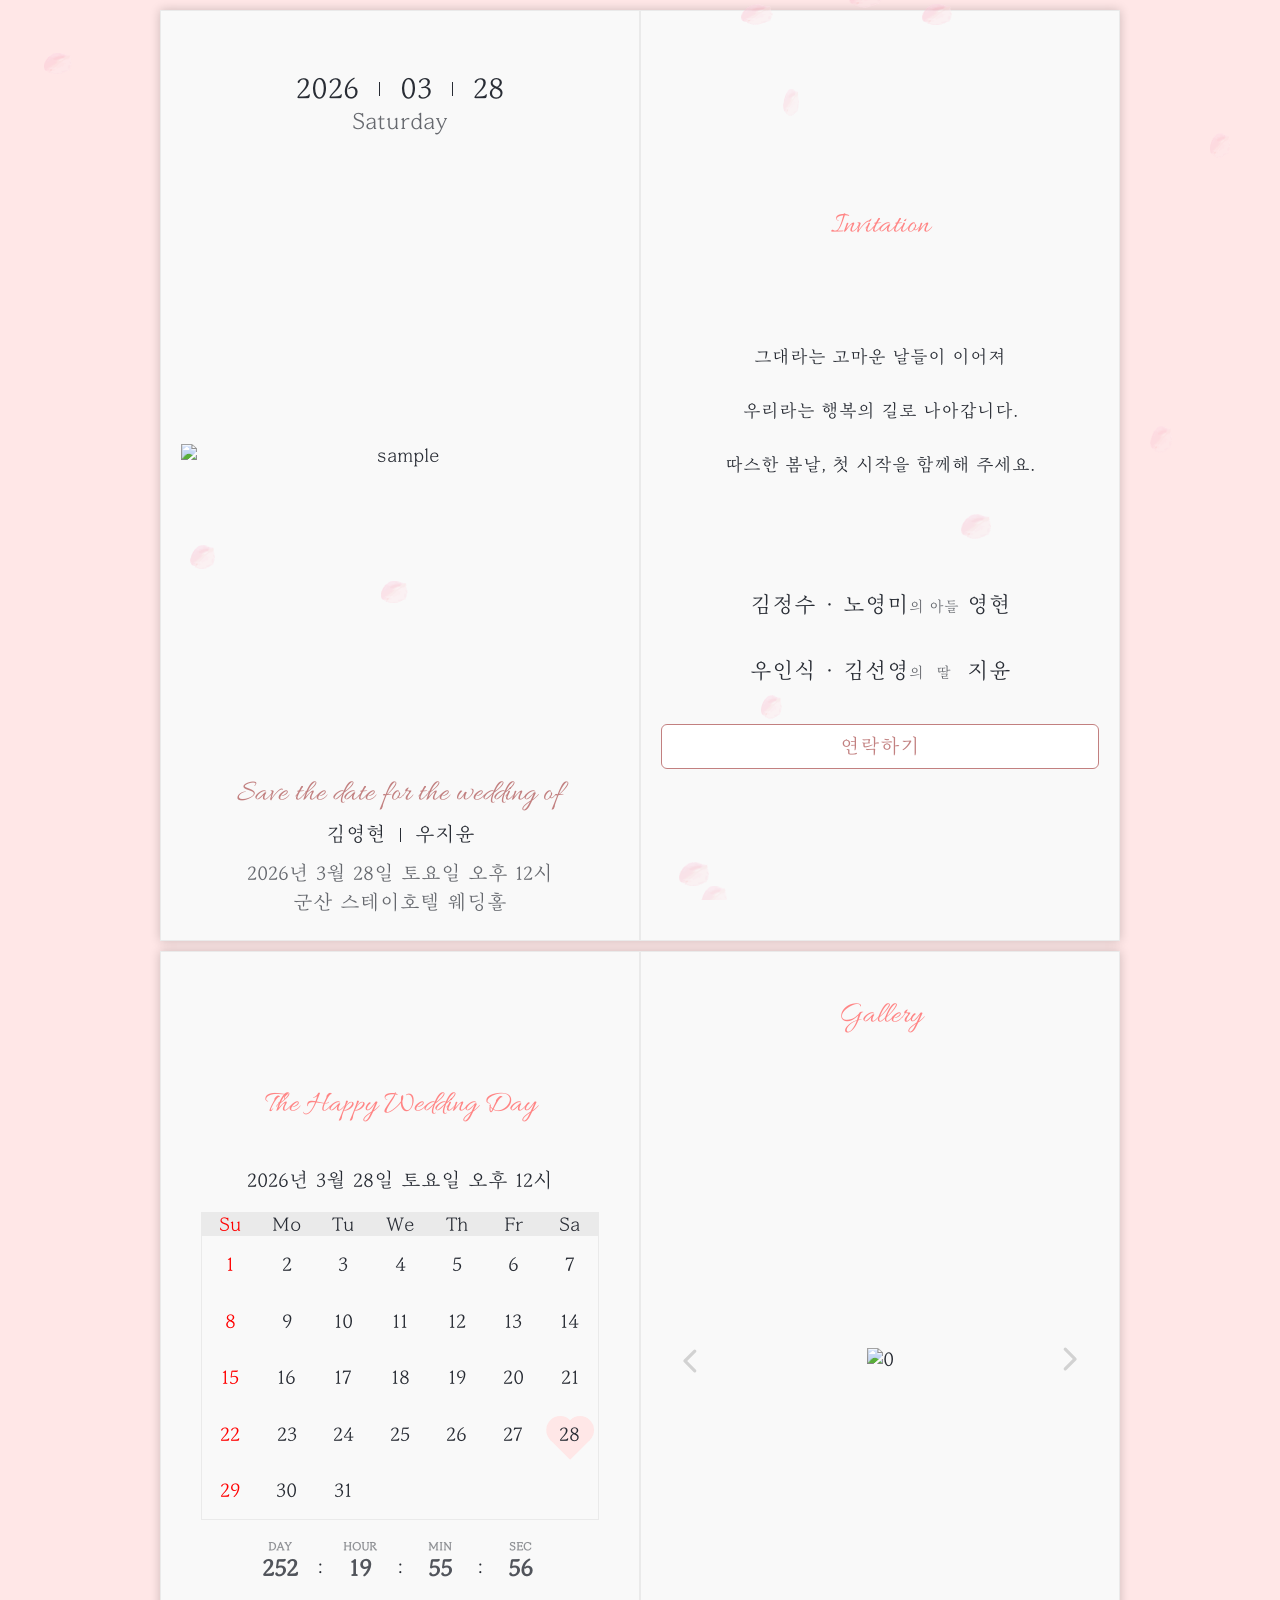
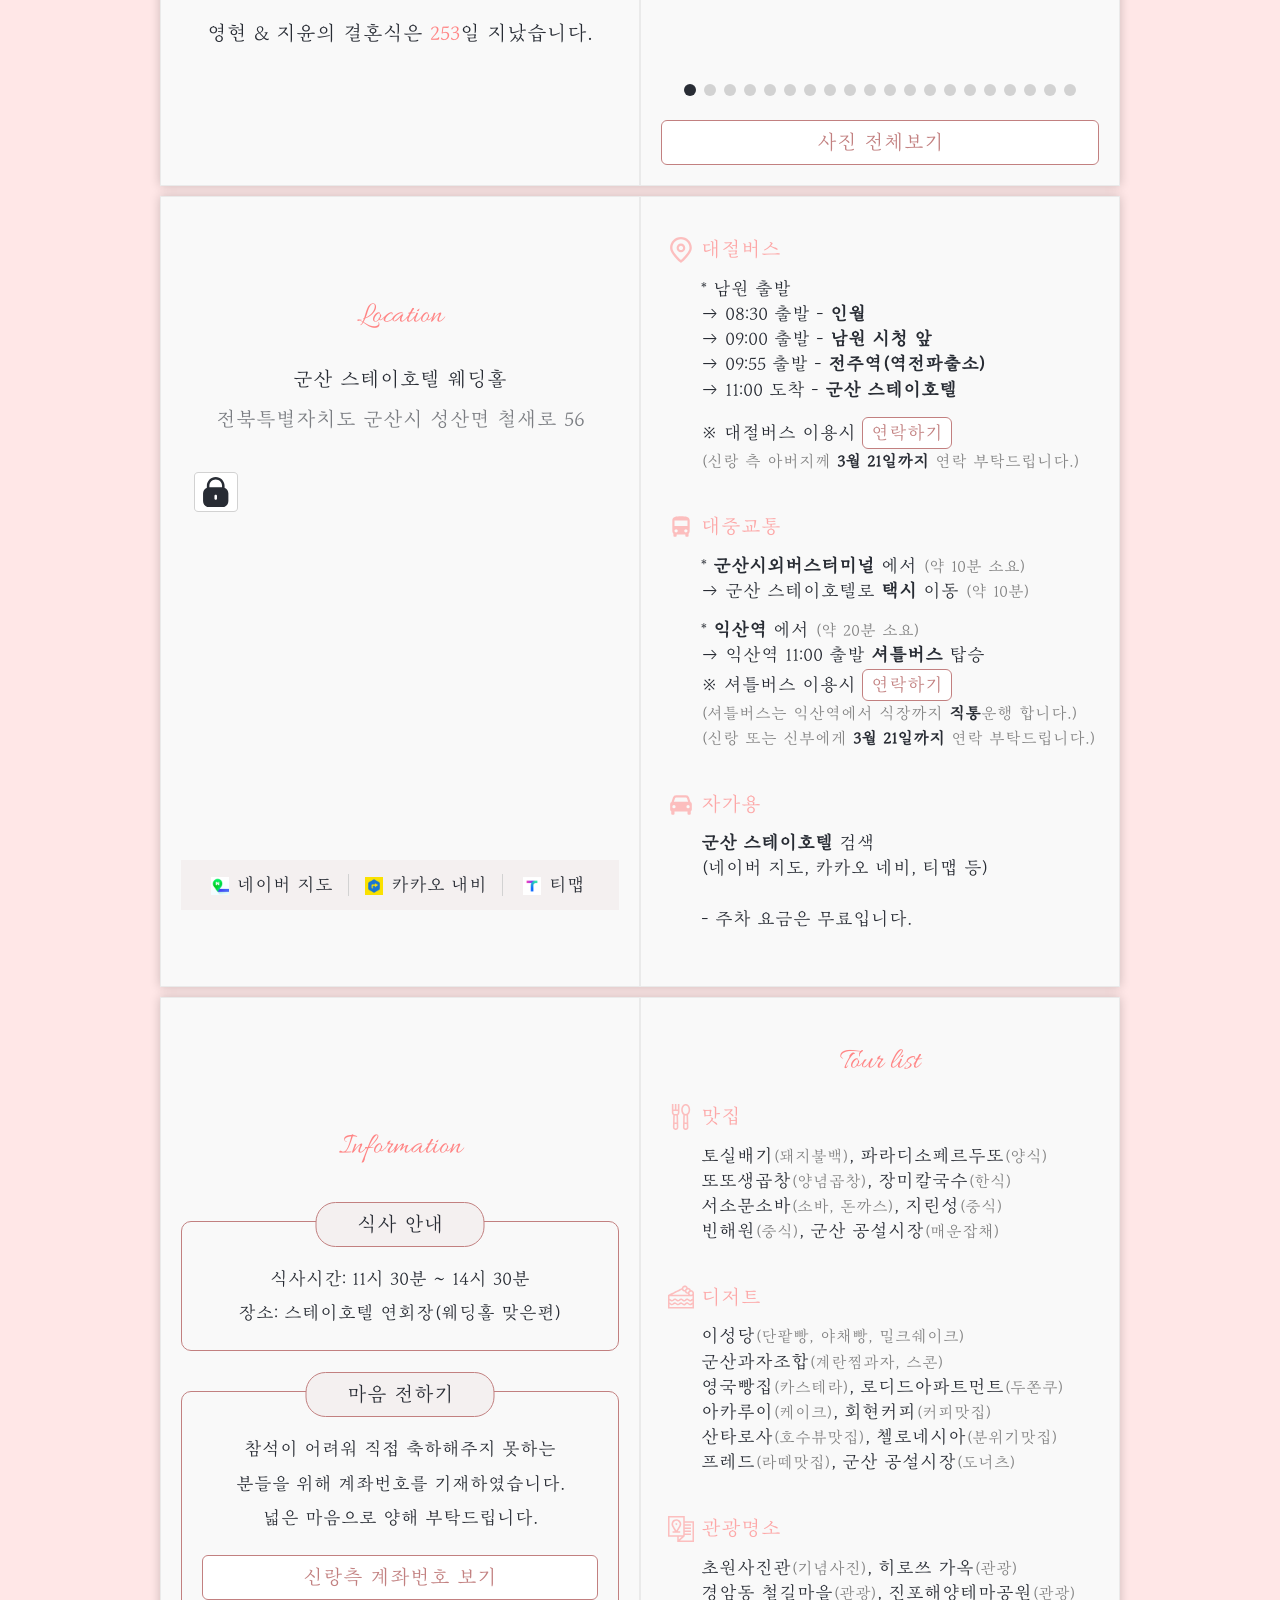
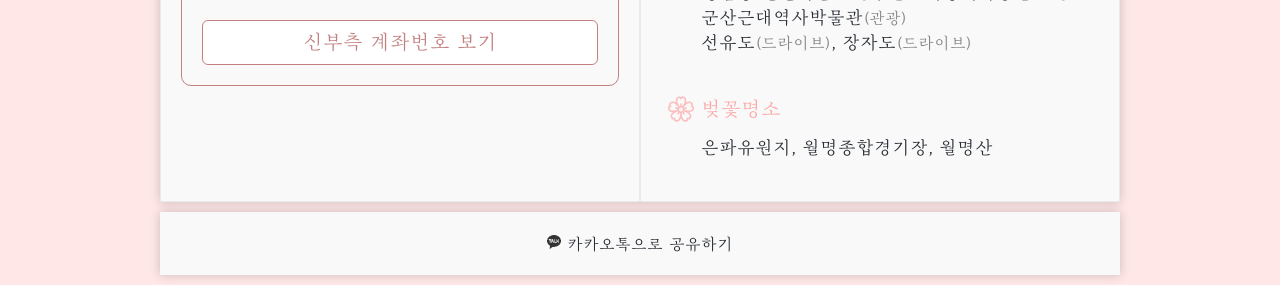
==== commit 626e9481: "Updated: 오류수정" ====
--- a/index.html
+++ b/index.html
@@ -1 +1 @@
-<!doctype html><html lang="en"><head><meta charset="utf-8"/><meta name="viewport" content="width=device-width,initial-scale=1,maximum-scale=1,user-scalable=0"/><meta property="og:type" content="website"/><meta property="og:title" content="김영현 ❤️ 우지윤 결혼합니다."/><meta property="og:image" content="/preview_image.png"/><meta property="og:url" content="//"/><meta property="og:description" content="2026년 3월 28일 토요일 오후 12시 군산 스테이호텔 웨딩홀"/><link rel="preload" href="/MapoGoldenPierA.woff" as="font" crossorigin/><link rel="preload" href="/AlluraRegular.woff" as="font" crossorigin/><link rel="manifest" href="/manifest.json"/><link rel="icon" href="/favicon.ico"/><link rel="stylesheet" href="/font.css"/><title>김영현 ❤️ 우지윤 결혼합니다.</title><script type="module" crossorigin src="/assets/index-Deo3IbZr.js"></script><link rel="stylesheet" crossorigin href="/assets/index-BdxvDKsP.css"></head><body><div id="root"></div></body></html>+<!doctype html><html lang="en"><head><meta charset="utf-8"/><meta name="viewport" content="width=device-width,initial-scale=1,maximum-scale=1,user-scalable=0"/><meta property="og:type" content="website"/><meta property="og:title" content="김영현 ❤️ 우지윤 결혼합니다."/><meta property="og:image" content="/preview_image.png"/><meta property="og:url" content="//"/><meta property="og:description" content="2026년 3월 28일 토요일 오후 12시 군산 스테이호텔 웨딩홀"/><link rel="preload" href="/MapoGoldenPierA.woff" as="font" crossorigin/><link rel="preload" href="/AlluraRegular.woff" as="font" crossorigin/><link rel="manifest" href="/manifest.json"/><link rel="icon" href="/favicon.ico"/><link rel="stylesheet" href="/font.css"/><title>김영현 ❤️ 우지윤 결혼합니다.</title><script type="module" crossorigin src="/assets/index-s4x07B29.js"></script><link rel="stylesheet" crossorigin href="/assets/index-BdxvDKsP.css"></head><body><div id="root"></div></body></html>
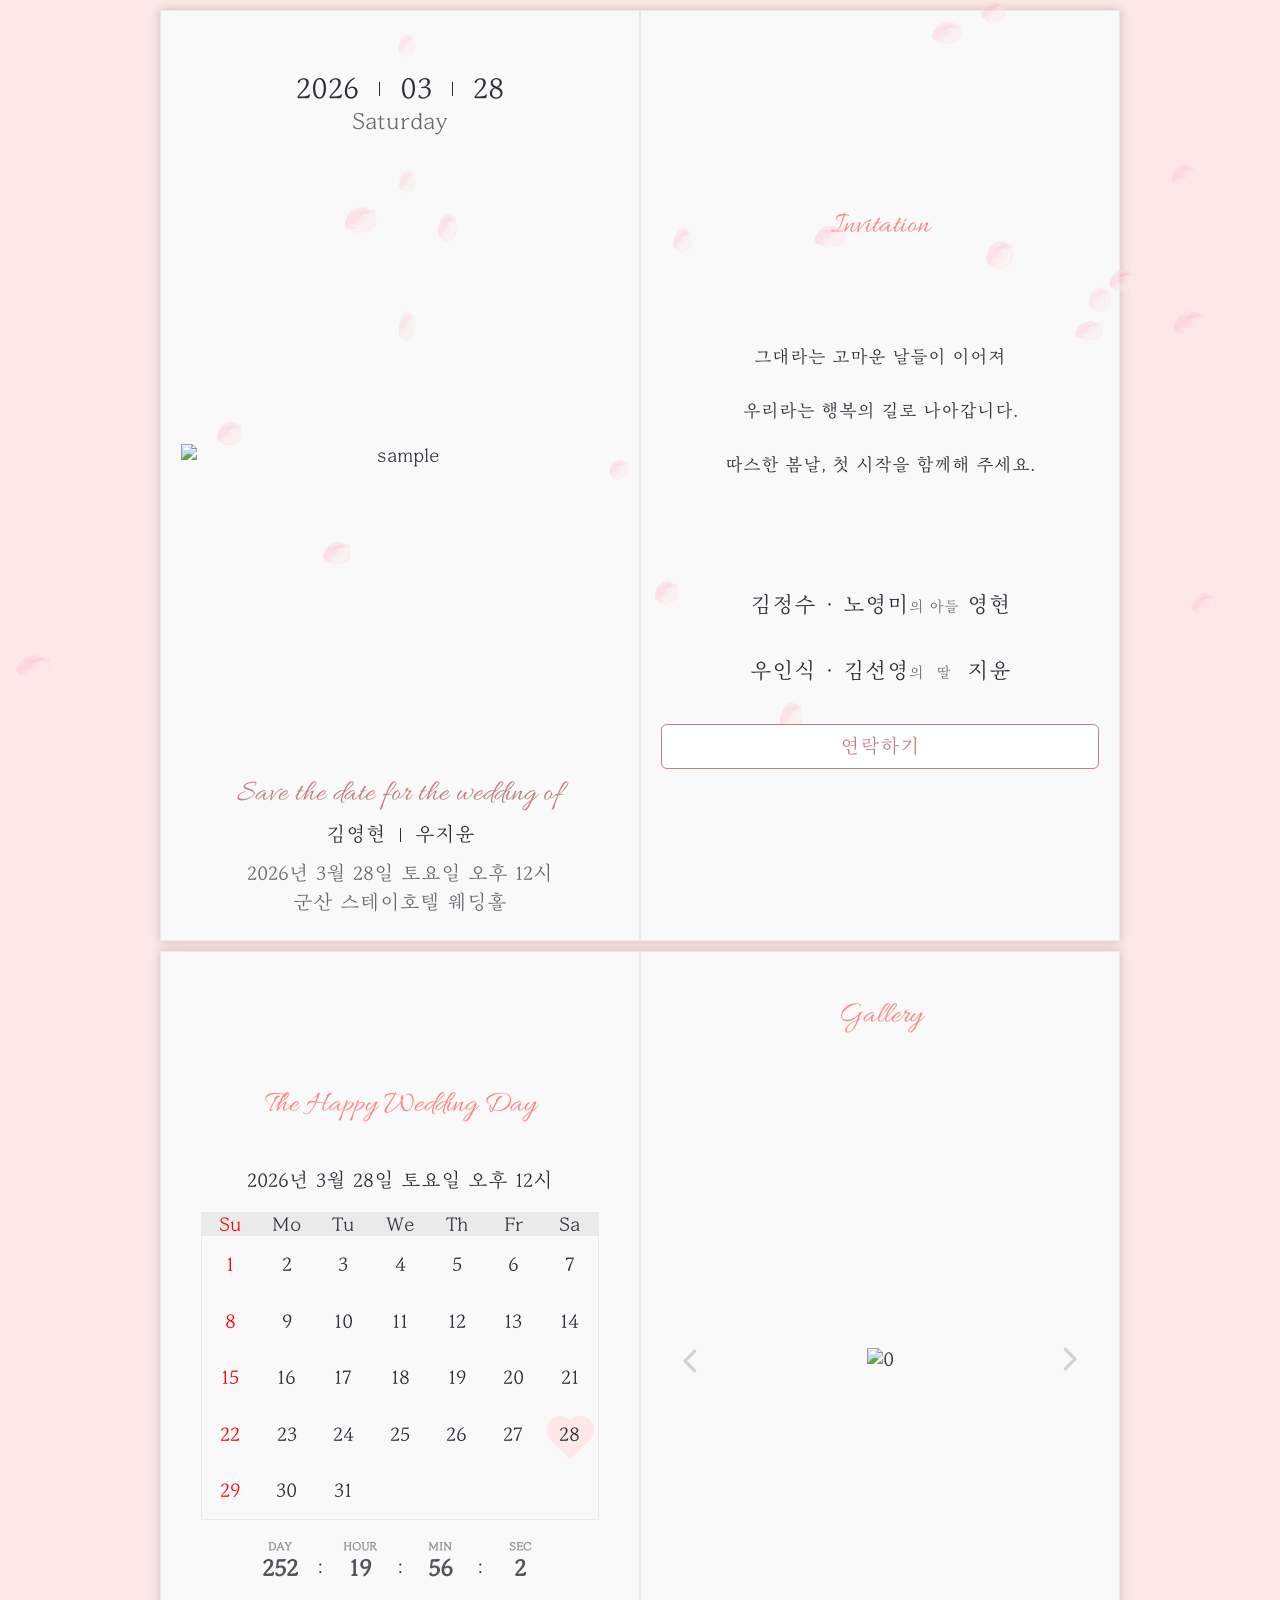
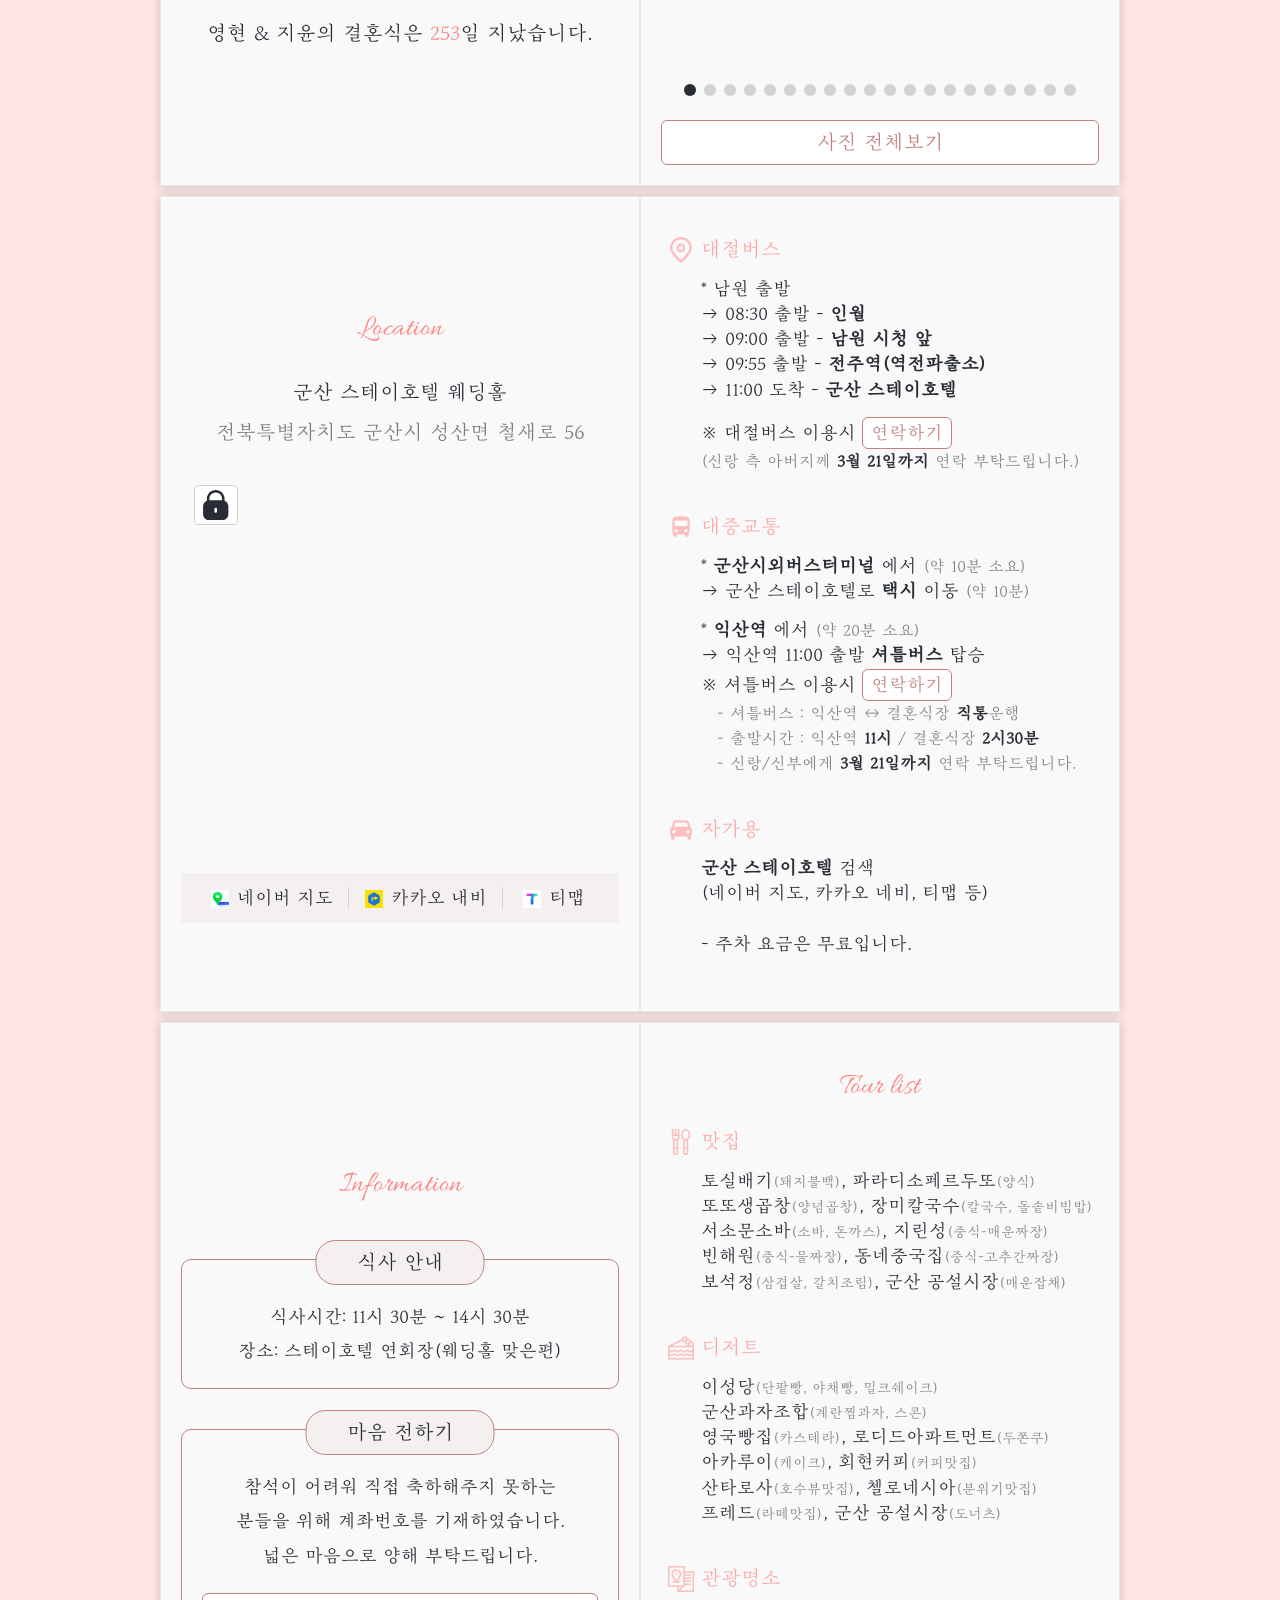
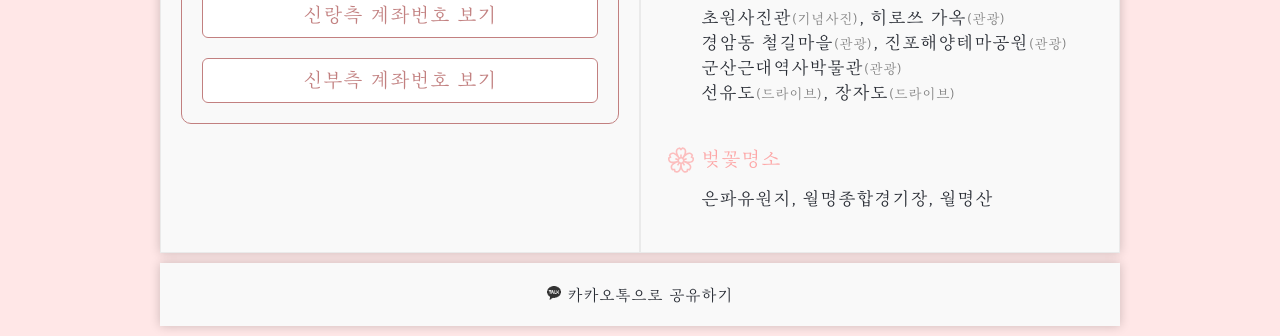
==== commit 1c91cceb: "Updated: 내용추가" ====
--- a/index.html
+++ b/index.html
@@ -1 +1 @@
-<!doctype html><html lang="en"><head><meta charset="utf-8"/><meta name="viewport" content="width=device-width,initial-scale=1,maximum-scale=1,user-scalable=0"/><meta property="og:type" content="website"/><meta property="og:title" content="김영현 ❤️ 우지윤 결혼합니다."/><meta property="og:image" content="/preview_image.png"/><meta property="og:url" content="//"/><meta property="og:description" content="2026년 3월 28일 토요일 오후 12시 군산 스테이호텔 웨딩홀"/><link rel="preload" href="/MapoGoldenPierA.woff" as="font" crossorigin/><link rel="preload" href="/AlluraRegular.woff" as="font" crossorigin/><link rel="manifest" href="/manifest.json"/><link rel="icon" href="/favicon.ico"/><link rel="stylesheet" href="/font.css"/><title>김영현 ❤️ 우지윤 결혼합니다.</title><script type="module" crossorigin src="/assets/index-s4x07B29.js"></script><link rel="stylesheet" crossorigin href="/assets/index-BdxvDKsP.css"></head><body><div id="root"></div></body></html>+<!doctype html><html lang="en"><head><meta charset="utf-8"/><meta name="viewport" content="width=device-width,initial-scale=1,maximum-scale=1,user-scalable=0"/><meta property="og:type" content="website"/><meta property="og:title" content="김영현 ❤️ 우지윤 결혼합니다."/><meta property="og:image" content="/preview_image.png"/><meta property="og:url" content="//"/><meta property="og:description" content="2026년 3월 28일 토요일 오후 12시 군산 스테이호텔 웨딩홀"/><link rel="preload" href="/MapoGoldenPierA.woff" as="font" crossorigin/><link rel="preload" href="/AlluraRegular.woff" as="font" crossorigin/><link rel="manifest" href="/manifest.json"/><link rel="icon" href="/favicon.ico"/><link rel="stylesheet" href="/font.css"/><title>김영현 ❤️ 우지윤 결혼합니다.</title><script type="module" crossorigin src="/assets/index-Kin3fDtA.js"></script><link rel="stylesheet" crossorigin href="/assets/index-D2fzGyPc.css"></head><body><div id="root"></div></body></html>
--- a/assets/index-D2fzGyPc.css
+++ b/assets/index-D2fzGyPc.css
@@ -0,0 +1 @@
+.cover .wedding-date{margin-top:2rem;font-size:1.5rem;display:flex;justify-content:center;align-items:center;gap:1rem}.cover .wedding-date .divider{background-color:var(--dark-color);width:1px;height:.7rem}.cover .wedding-day-of-week{font-size:1.2rem;opacity:.7;margin-bottom:1rem}.cover .image-wrapper{width:100%;height:30rem;overflow:hidden;display:flex;align-items:center}.cover .image-wrapper img{width:100%;height:auto}.cover .subtitle{font-size:1.5rem;font-family:Allura;color:var(--alt-color);margin-top:1rem}.cover .names{margin-top:.5rem;margin-bottom:.8rem;display:flex;justify-content:center;align-items:center;gap:.7rem}.cover .names .divider{background-color:var(--dark-color);width:1px;height:.7rem}.cover .info{margin-bottom:.3rem;opacity:.7}.invitation .content{margin-top:.8rem;margin-bottom:.8rem;font-size:.9rem}.invitation .name{margin-top:1rem;margin-bottom:1rem;font-size:1.1rem}.invitation .name .relation{font-size:.75rem;opacity:.7}.invitation .name .relation .relation-name{display:inline-block;min-width:2em}.contact-modal{width:22rem}.contact-modal .header .title-group{text-align:center}.contact-modal .header .title-group .title{font-size:1.2rem;color:var(--theme-color);padding:.5rem}.contact-modal .header .title-group .subtitle{font-size:.9rem}.contact-modal .header .title-group{padding-bottom:1rem;border-bottom:1px solid var(--dark-grey-color)}.contact-modal .content{padding:.7rem .7rem 1rem}.contact-modal .content .contact-info{padding:1rem .7rem;display:grid;grid-template-columns:8rem 7rem 1fr;row-gap:.5rem}.contact-modal .content .contact-info .relation{opacity:.7}.contact-modal .content .contact-info .icon{fill:var(--dark-color);margin:0 .5rem;opacity:.7;width:1rem;height:1rem}.contact-modal .content .contact-info .icon.flip{transform:scaleX(-1)}.contact-modal .footer{display:flex;flex-direction:column}button.button{font-family:inherit;background:none;position:relative;z-index:3;font-size:1rem}button.button.button-style-1{background-color:var(--white-color);border:solid .05rem var(--alt-color);color:var(--alt-color);border-radius:.3rem;padding:.5rem 1rem}button.button.button-style-2{background-color:var(--alt-color);color:var(--white-color);border:none;padding:.5rem 1rem}button.button.button-style-3{font-size:.9rem;background-color:var(--white-color);border:solid .05rem var(--alt-color);color:var(--alt-color);border-radius:.3rem;padding:.2rem .4rem}@media print{.bg-effect{display:none}}.bg-effect{position:fixed;top:0;left:0;width:100%;height:100%;z-index:2}.calendar .calendar-wrapper{display:grid;grid-template-columns:repeat(7,1fr);margin:1rem;border:1px solid var(--light-grey-color)}.calendar .calendar-wrapper>div{aspect-ratio:1;display:flex;justify-content:center;align-items:center}.calendar .calendar-wrapper>div.head{aspect-ratio:auto;background-color:var(--light-grey-color)}.calendar .calendar-wrapper>div.holiday>span{color:var(--red-color)}.calendar .calendar-wrapper>div.wedding-date{position:relative}.calendar .calendar-wrapper>div.wedding-date>span{z-index:1}.calendar .calendar-wrapper>div.wedding-date>div.heart{width:50%;height:50%;background:var(--theme-bg-color);top:35%;left:25%;position:absolute;transform:rotate(45deg);z-index:0}.calendar .calendar-wrapper>div.wedding-date>div.heart:before{content:"";width:100%;height:100%;position:absolute;top:-50%;left:0%;border-radius:50%;background:var(--theme-bg-color)}.calendar .calendar-wrapper>div.wedding-date>div.heart:after{content:"";width:100%;height:100%;position:absolute;left:-50%;border-radius:50%;background:var(--theme-bg-color)}.calendar .countdown-wrapper{display:flex;flex-direction:column;align-items:center}.calendar .countdown-wrapper .countdown{display:grid;width:15rem;grid-template-columns:1fr 1rem 1fr 1rem 1fr 1rem 1fr;align-items:center}.calendar .countdown-wrapper .countdown *{margin:0 .1rem}.calendar .countdown-wrapper .countdown .count{opacity:.8;font-weight:700;font-size:1.2rem}.calendar .countdown-wrapper .countdown .unit{font-weight:700;font-size:.6rem;opacity:.5}.calendar .countdown-wrapper .message{margin-top:2rem;margin-bottom:1.5rem}.calendar .countdown-wrapper .message .d-day{color:var(--theme-color)}@keyframes moving-right{0%{transform:translate(0)}to{transform:translate(calc(21rem - 100%))}}.gallery .carousel-wrapper{display:flex;flex-direction:column;align-items:center}.gallery .carousel-wrapper .carousel{width:21rem;overflow:hidden;position:relative;z-index:3}.gallery .carousel-wrapper .carousel .carousel-list{display:flex;width:fit-content;justify-content:center}.gallery .carousel-wrapper .carousel .carousel-list.transitioning{transition:.3s ease-out}.gallery .carousel-wrapper .carousel .carousel-list.moving-left{animation-name:moving-right;animation-duration:.3s;animation-fill-mode:forwards;animation-direction:reverse}.gallery .carousel-wrapper .carousel .carousel-list.moving-right{animation-name:moving-right;animation-duration:.3s;animation-fill-mode:forwards}.gallery .carousel-wrapper .carousel .carousel-list .carousel-item{display:flex;justify-content:center;align-items:center;width:21rem;height:30rem;padding-left:.5rem;padding-right:.5rem}.gallery .carousel-wrapper .carousel .carousel-list .carousel-item img{max-width:100%;max-height:100%;width:auto;height:auto}.gallery .carousel-wrapper .carousel .carousel-control{position:absolute;top:0;width:100%;height:100%;display:flex;justify-content:space-between;align-items:center}.gallery .carousel-wrapper .carousel .carousel-control .control{height:100%;width:30%;display:flex;align-items:center}.gallery .carousel-wrapper .carousel .carousel-control .control.left{justify-content:flex-start}.gallery .carousel-wrapper .carousel .carousel-control .control.right{justify-content:flex-end}.gallery .carousel-wrapper .carousel .carousel-control .control .arrow{width:2rem}.gallery .carousel-wrapper .carousel .carousel-control .control .arrow.right{transform:rotate(180deg)}.gallery .carousel-wrapper .carousel-indicator{display:flex;justify-content:center;margin-top:1rem}.gallery .carousel-wrapper .carousel-indicator .indicator{width:1rem;height:1rem;padding:.2rem}.gallery .carousel-wrapper .carousel-indicator .indicator:before{content:"";display:block;width:100%;height:100%;border-radius:50%;background-color:var(--dark-grey-color)}.gallery .carousel-wrapper .carousel-indicator .indicator{position:relative;z-index:3}.gallery .carousel-wrapper .carousel-indicator .indicator.active:before{background-color:var(--dark-color)}.all-photo-modal{width:22rem}.all-photo-modal .header .title{text-align:center;font-size:1.2rem;color:var(--theme-color);padding-bottom:1rem}.all-photo-modal .content{padding:0 .7rem .7rem}.all-photo-modal .content .photo-list{display:grid;grid-template-columns:repeat(2,1fr);grid-auto-rows:12rem;gap:.5rem}.all-photo-modal .content .photo-list img{width:100%;height:100%;object-fit:cover}.all-photo-modal .footer{display:flex;flex-direction:column}.location .addr{line-height:2;margin-bottom:1rem}.location .addr .detail{opacity:.6}.location .map-wrapper{height:20rem;position:relative;z-index:3}.location .map-wrapper .lock{position:absolute;top:0;left:0;width:100%;height:100%;z-index:200;display:flex;flex-direction:column;justify-content:flex-end}.location .map-wrapper .lock .lock-message{background-color:var(--dark-color);color:var(--white-color);padding:.5rem;text-align:center;font-size:.8rem}.location .map-wrapper .lock .lock-message svg{display:inline;width:.8rem;height:.8rem;fill:var(--white-color)}.location .map-wrapper .lock-button{position:absolute;top:3%;left:3%;width:10%;height:10%;z-index:201;background-color:var(--white-color);border:1px solid var(--dark-grey-color);border-radius:10%;display:flex;justify-content:center;align-items:center;color:#fff}.location .map-wrapper .lock-button svg{width:80%;height:80%;fill:var(--dark-color)}.location .map-wrapper .lock-button.unlocked{opacity:.5}.location .map-wrapper .map-inner{height:100%;width:100%}.location .navigation{display:flex;padding:.7rem;background-color:var(--alt-bg-color)}.location .navigation>button{flex:1.5;border-right:1px solid var(--dark-grey-color);position:relative;z-index:3;font-size:.9rem}.location .navigation>button:last-child{flex:1;border-right:none}.location .navigation>button>img{vertical-align:middle;margin-right:.4rem;width:.9rem;height:.9rem}.location .location-info{display:grid;grid-template-columns:2rem 1fr;text-align:left;row-gap:.7rem;margin:1rem 0}.location .location-info>*{align-self:center}.location .location-info .transportation-icon-wrapper{display:flex;justify-content:center}.location .location-info .transportation-icon-wrapper .transportation-icon{width:1.3rem;height:1.3rem;fill:var(--theme-color);opacity:.5}.location .location-info .heading{font-size:1rem;opacity:.7;color:var(--theme-color)}.location .location-info .content{font-size:.9rem;line-height:1.4}.location .location-info .content .travel-time{font-size:.8rem;color:var(--grey-color)}.information .info-card{margin-top:1.5rem;margin-bottom:.5rem;padding:2rem 1rem 1rem;position:relative;border:1px solid var(--alt-color);border-radius:.5rem}.information .info-card .label{position:absolute;left:50%;top:-1rem;transform:translate(-50%);padding:.5rem 2rem;border-radius:1rem;background-color:var(--alt-bg-color);border:1px solid var(--alt-color)}.information .content{line-height:1.9;font-size:.9rem}.donation-modal{width:22rem}.donation-modal .header .title{text-align:center;font-size:1.2rem;color:var(--theme-color);padding-bottom:1rem;border-bottom:1px solid var(--dark-grey-color)}.donation-modal .content{padding:0 .7rem .7rem}.donation-modal .content .account-info{margin-top:1rem;margin-bottom:1rem;display:flex;flex-direction:row;justify-content:space-between;align-items:center}.donation-modal .content .account-info .name{margin-bottom:.3rem}.donation-modal .content .account-info .name .relation{opacity:.7}.donation-modal .content .account-info .copy-button{font-size:.8rem;padding:.4rem .8rem}.donation-modal .footer{display:flex;flex-direction:column}.attendance-modal{width:22rem}.attendance-modal .header .title{text-align:center;font-size:1.2rem;color:var(--theme-color);padding-bottom:1rem;border-bottom:1px solid var(--dark-grey-color)}.attendance-modal .content{padding:0 1rem 1rem}.attendance-modal .content .form{display:flex;flex-direction:column;margin-top:1rem;gap:1.5rem}.attendance-modal .content .form .input-group{display:flex;flex-direction:column;gap:.2rem}.attendance-modal .content .form .input-group .input{display:flex;flex-direction:column}.attendance-modal .content .form .input-group .select-input{display:flex;flex-direction:row}.attendance-modal .content .form .input-group .select-input label{width:100%}.attendance-modal .content .form .input-group .select-input label span{padding:.4rem;display:inline-block;text-align:center;width:100%;background-color:var(--light-grey-color)}.attendance-modal .content .form .input-group .select-input label input:checked+span{border:2px solid var(--alt-color)}.attendance-modal .content .form .input-group .select-input label input+span{border:2px solid var(--light-grey-color)}.attendance-modal .content .form .input-group .radio-input{display:flex;flex-direction:row;justify-content:left;gap:2rem}.attendance-modal .content .form .input-group input{padding:.5rem;margin-bottom:.5rem;border:1px solid var(--light-grey-color);border-radius:.3rem;font-family:MapoGoldenPier;font-size:.8rem}.attendance-modal .footer{display:flex;flex-direction:row}.attendance-modal .footer button{width:100%}.attendance-info-modal{width:22rem}.attendance-info-modal .header .title{text-align:center;font-size:1.2rem;color:var(--theme-color);padding-bottom:1rem;border-bottom:1px solid var(--dark-grey-color)}.attendance-info-modal .content{padding:1.5rem 1rem}.attendance-info-modal .content .info-message{text-align:center;line-height:1.5rem;padding-bottom:1.5rem;border-bottom:1px dotted var(--dark-grey-color)}.attendance-info-modal .content .wedding-info{padding-top:1.5rem;padding-left:2rem;line-height:1.5rem}.attendance-info-modal .content .wedding-info svg{width:.8rem;height:.8rem}.attendance-info-modal .footer{display:flex;flex-direction:row}.attendance-info-modal .footer button{width:100%}.guestbook .post,.all-guestbook-modal .post{text-align:left;box-shadow:.1rem .1rem .3rem #0000001a;background-color:var(--white-color);border-radius:.5rem;border:1px solid var(--light-grey-color);font-size:.9rem;margin-top:.2rem}.guestbook .post .heading,.all-guestbook-modal .post .heading{margin:.5rem;display:flex;justify-content:flex-end}.guestbook .post .heading .close-button,.all-guestbook-modal .post .heading .close-button{position:relative;z-index:3;width:.8rem;height:.8rem}.guestbook .post .heading .close-button:before,.all-guestbook-modal .post .heading .close-button:before{content:"";width:.1rem;height:100%;background-color:var(--dark-grey-color);position:absolute;transform:rotate(45deg);top:0;left:50%}.guestbook .post .heading .close-button:after,.all-guestbook-modal .post .heading .close-button:after{content:"";width:.1rem;height:100%;background-color:var(--dark-grey-color);position:absolute;transform:rotate(135deg);top:0;left:50%}.guestbook .post .body,.all-guestbook-modal .post .body{margin:0 1.3rem 1.3rem}.guestbook .post .body .title,.all-guestbook-modal .post .body .title{display:flex;align-items:center}.guestbook .post .body .title .name,.all-guestbook-modal .post .body .title .name{margin-right:.5rem}.guestbook .post .body .title .date,.all-guestbook-modal .post .body .title .date{font-size:.8rem;opacity:.5}.guestbook .post .body .title,.all-guestbook-modal .post .body .title{margin-bottom:.8rem}.guestbook .post .body .content,.all-guestbook-modal .post .body .content{word-wrap:break-word;white-space:pre-wrap}.write-guestbook-modal{width:22rem}.write-guestbook-modal .header .title-group{text-align:center}.write-guestbook-modal .header .title-group .title{font-size:1.2rem;color:var(--theme-color);padding:.5rem}.write-guestbook-modal .header .title-group .subtitle{font-size:.9rem}.write-guestbook-modal .header .title-group{padding-bottom:1rem;border-bottom:1px solid var(--dark-grey-color)}.write-guestbook-modal .content{padding:0 .7rem .7rem}.write-guestbook-modal .content .form{display:flex;flex-direction:column;margin-top:1rem}.write-guestbook-modal .content .form input,.write-guestbook-modal .content .form textarea{padding:.5rem;margin-bottom:.5rem;border:1px solid var(--light-grey-color);border-radius:.3rem;font-family:MapoGoldenPier;font-size:.8rem}.write-guestbook-modal .footer{display:flex;flex-direction:row}.write-guestbook-modal .footer button{width:100%}.all-guestbook-modal{width:24rem}.all-guestbook-modal .header>.title{text-align:center;font-size:1.2rem;color:var(--theme-color);padding-bottom:1rem}.all-guestbook-modal>.content{padding:0 1rem .7rem}.all-guestbook-modal>.content .pagination{display:flex;justify-content:center;margin-top:.5rem;margin-bottom:.5rem}.all-guestbook-modal>.content .pagination .page{padding:.3rem .5rem;margin:0 .2rem;border:1px solid var(--dark-grey-color);border-radius:.3rem}.all-guestbook-modal>.content .pagination .page.current{background-color:var(--theme-color);color:var(--white-color)}.all-guestbook-modal .footer{display:flex;flex-direction:column}.delete-guestbook-modal{width:22rem}.delete-guestbook-modal .header .title{text-align:center;font-size:1.2rem;color:var(--theme-color)}.delete-guestbook-modal .content{padding:0 .7rem .7rem}.delete-guestbook-modal .content .form{display:flex;flex-direction:column;margin-top:1rem}.delete-guestbook-modal .content .form input{padding:.5rem;margin-bottom:.5rem;border:1px solid var(--light-grey-color);border-radius:.3rem;font-family:MapoGoldenPier;font-size:.8rem}.delete-guestbook-modal .footer{display:flex;flex-direction:row}.delete-guestbook-modal .footer button{width:100%}@keyframes modal-fade-in{0%{opacity:0}to{opacity:1}}.modal-background{position:fixed;top:0;left:0;width:100%;height:100%;background-color:#00000080;animation-name:modal-fade-in;animation-duration:.5s;opacity:1;display:flex;justify-content:center;align-items:center}.modal-background>.modal{background-color:var(--light-color);animation-name:modal-fade-in;animation-duration:.5s;opacity:1}.modal-background>.modal .header{padding:.5rem;background-color:var(--light-color);z-index:7}.modal-background>.modal .header .close-button-wrapper{display:flex;justify-content:flex-end}.modal-background>.modal .header .close-button-wrapper .close-button{position:relative;z-index:3;width:1rem;height:1rem}.modal-background>.modal .header .close-button-wrapper .close-button:before{content:"";width:.1rem;height:100%;background-color:var(--dark-grey-color);position:absolute;transform:rotate(45deg);top:0;left:50%}.modal-background>.modal .header .close-button-wrapper .close-button:after{content:"";width:.1rem;height:100%;background-color:var(--dark-grey-color);position:absolute;transform:rotate(135deg);top:0;left:50%}.modal-background>.modal .content{max-height:80vh;overflow:auto}.share-button .ktalk-share{position:relative;z-index:3;font-size:.8rem;display:inline-block}.share-button .ktalk-share img{width:.7rem;height:.7rem}.tour-head{margin-bottom:.1em}.tour .addr{line-height:2;margin-bottom:1rem}.tour .addr .detail{opacity:.6}.tour .tour-wrapper{height:20rem;position:relative;z-index:3}.tour .tour-wrapper .lock{position:absolute;top:0;left:0;width:100%;height:100%;z-index:200;display:flex;flex-direction:column;justify-content:flex-end}.tour .tour-wrapper .lock .lock-message{background-color:var(--dark-color);color:var(--white-color);padding:.5rem;text-align:center;font-size:.8rem}.tour .tour-wrapper .lock .lock-message svg{display:inline;width:.8rem;height:.8rem;fill:var(--white-color)}.tour .tour-wrapper .lock-button{position:absolute;top:3%;left:3%;width:10%;height:10%;z-index:201;background-color:var(--white-color);border:1px solid var(--dark-grey-color);border-radius:10%;display:flex;justify-content:center;align-items:center;color:#fff}.tour .tour-wrapper .lock-button svg{width:80%;height:80%;fill:var(--dark-color)}.tour .tour-wrapper .lock-button.unlocked{opacity:.5}.tour .tour-wrapper .map-inner{height:100%;width:100%}.tour .navigation{display:flex;padding:.7rem;background-color:var(--alt-bg-color)}.tour .navigation>button{flex:1.5;border-right:1px solid var(--dark-grey-color);position:relative;z-index:3;font-size:.9rem}.tour .navigation>button:last-child{flex:1;border-right:none}.tour .navigation>button>img{vertical-align:middle;margin-right:.4rem;width:.9rem;height:.9rem}.tour .tour-info{display:grid;grid-template-columns:2rem 1fr;text-align:left;row-gap:.7rem;margin:1rem 0}.tour .tour-info>*{align-self:center}.tour .tour-info .tour-icon-wrapper{display:flex;justify-content:center}.tour .tour-info .tour-icon-wrapper .tour-icon{width:1.3rem;height:1.3rem;fill:var(--theme-color);opacity:.5}.tour .tour-info .heading{font-size:1rem;opacity:.7;color:var(--theme-color)}.tour .tour-info .content{font-size:.9rem;line-height:1.4}.tour .tour-info .content .content-description{font-size:.7rem;color:var(--grey-color)}:root{--theme-color: #ff8585;--theme-bg-color: #ffe7e7;--alt-color: #c28080;--alt-bg-color: #f4f0f0;--dark-color: #282c34;--dark-grey-color: #d2d2d2;--grey-color: #828282;--light-grey-color: #eaeaea;--light-color: #f9f9f9;--white-color: #ffffff;--red-color: #ff0000;font-family:MapoGoldenPier;font-size:20px}@media (max-width: 500px){:root{font-size:4vw}}@media print{body{-webkit-print-color-adjust:exact;print-color-adjust:exact}}.text-theme-color{color:var(--theme-color)!important}.bg-theme-color{background-color:var(--theme-color)!important}.border-theme-color{border-color:var(--theme-color)!important}.text-theme-bg-color{color:var(--theme-bg-color)!important}.bg-theme-bg-color{background-color:var(--theme-bg-color)!important}.border-theme-bg-color{border-color:var(--theme-bg-color)!important}.text-alt-color{color:var(--alt-color)!important}.bg-alt-color{background-color:var(--alt-color)!important}.border-alt-color{border-color:var(--alt-color)!important}.text-alt-bg-color{color:var(--alt-bg-color)!important}.bg-alt-bg-color{background-color:var(--alt-bg-color)!important}.border-alt-bg-color{border-color:var(--alt-bg-color)!important}.text-dark-color{color:var(--dark-color)!important}.bg-dark-color{background-color:var(--dark-color)!important}.border-dark-color{border-color:var(--dark-color)!important}.text-dark-grey-color{color:var(--dark-grey-color)!important}.bg-dark-grey-color{background-color:var(--dark-grey-color)!important}.border-dark-grey-color{border-color:var(--dark-grey-color)!important}.text-light-grey-color{color:var(--light-grey-color)!important}.bg-light-grey-color{background-color:var(--light-grey-color)!important}.border-light-grey-color{border-color:var(--light-grey-color)!important}.text-light-color{color:var(--light-color)!important}.bg-light-color{background-color:var(--light-color)!important}.border-light-color{border-color:var(--light-color)!important}.text-white-color{color:var(--white-color)!important}.bg-white-color{background-color:var(--white-color)!important}.border-white-color{border-color:var(--white-color)!important}.text-red-color{color:var(--red-color)!important}.bg-red-color{background-color:var(--red-color)!important}.border-red-color{border-color:var(--red-color)!important}@keyframes lazy-fade-in{0%{opacity:0;z-index:3;transform:translateY(2rem)}to{opacity:1;z-index:3;transform:translateY(0)}}button{font-family:MapoGoldenPier;font-size:1rem;border:none;background-color:transparent;padding:0}body{margin:0;overflow-x:hidden;overflow-y:auto;height:100vh}body.modal-open{overflow-y:hidden}body{-webkit-font-smoothing:antialiased;-moz-osx-font-smoothing:grayscale}*{box-sizing:border-box;color:var(--dark-color);-webkit-user-select:none;user-select:none}.background{background-color:var(--theme-bg-color);display:flex;flex-direction:column;align-items:center;justify-content:center;min-height:100vh;min-width:100vw}.background .card-view{width:980px;text-align:center}@media (max-width: 980px){.background .card-view{width:500px}}@media (max-width: 500px){.background .card-view{width:100vw}}.background .card-view .card-group{position:relative}@media (width > 980px){.background .card-view .card-group{display:flex;flex-direction:row;box-shadow:0 0 10px #0003;margin:10px;background-color:var(--light-color);opacity:0}.background .card-view .card-group.lazy-active{animation-name:lazy-fade-in;animation-duration:3s;opacity:1}}@media print and (width > 980px){.background .card-view .card-group{opacity:1;animation-name:inherit!important;animation-duration:inherit!important}}.background .card-view .card-group .card{background-color:var(--light-color);padding:1rem;border:1px solid var(--light-grey-color);width:50%;display:flex;flex-direction:column;justify-content:center;position:relative}@media (max-width: 980px){.background .card-view .card-group .card{box-shadow:0 0 .5rem #0003;margin:.5rem;width:inherit;opacity:0}.background .card-view .card-group .card.lazy-active{animation-name:lazy-fade-in;animation-duration:3s;opacity:1}}@media print and (max-width: 980px){.background .card-view .card-group .card{opacity:1;animation-name:inherit!important;animation-duration:inherit!important}}.background .card-view .footer{position:relative;background-color:var(--light-color);box-shadow:0 0 .5rem #0003;margin:.5rem;padding:1rem;opacity:0}.background .card-view .footer.lazy-active{animation-name:lazy-fade-in;animation-duration:3s;opacity:1}@media print{.background .card-view .footer{opacity:1;animation-name:inherit!important;animation-duration:inherit!important}}h2{font-size:1.5rem;color:var(--theme-color);font-weight:400}h2.english{font-family:Allura}div.break{height:1rem}
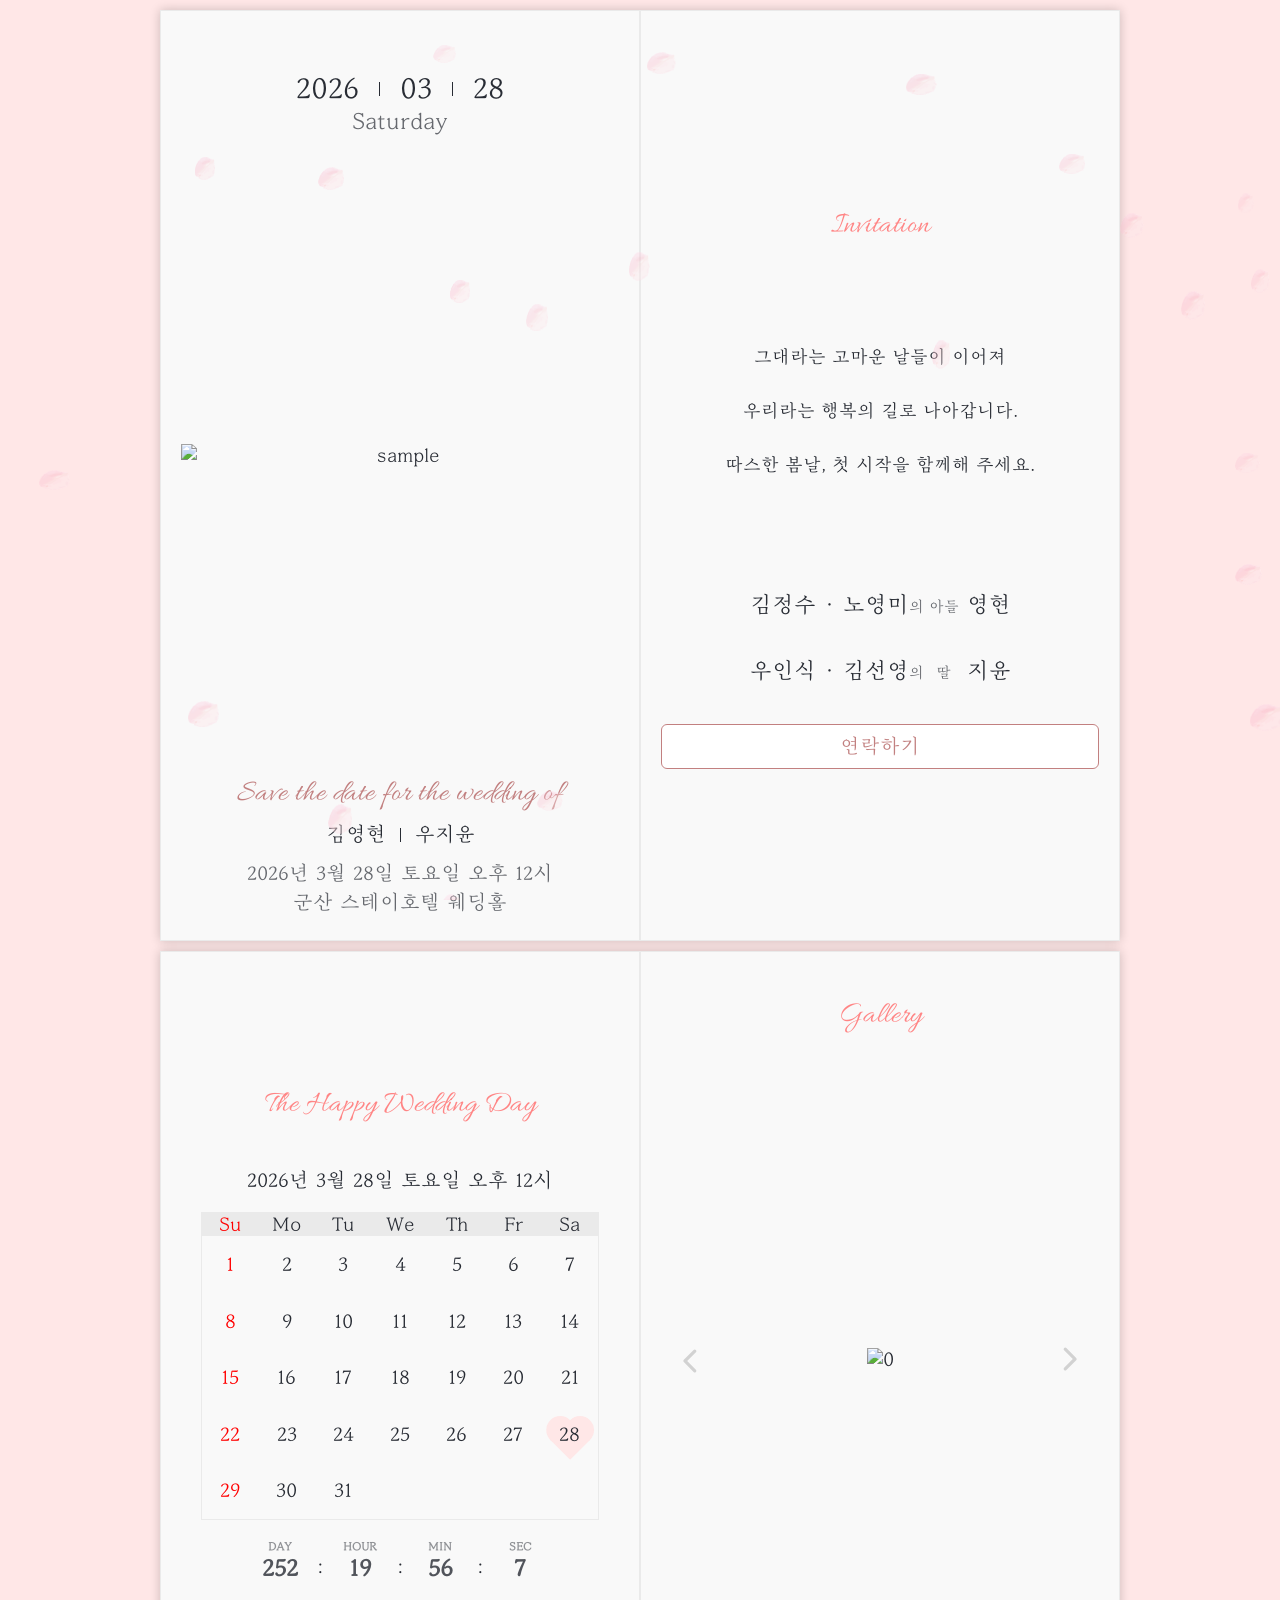
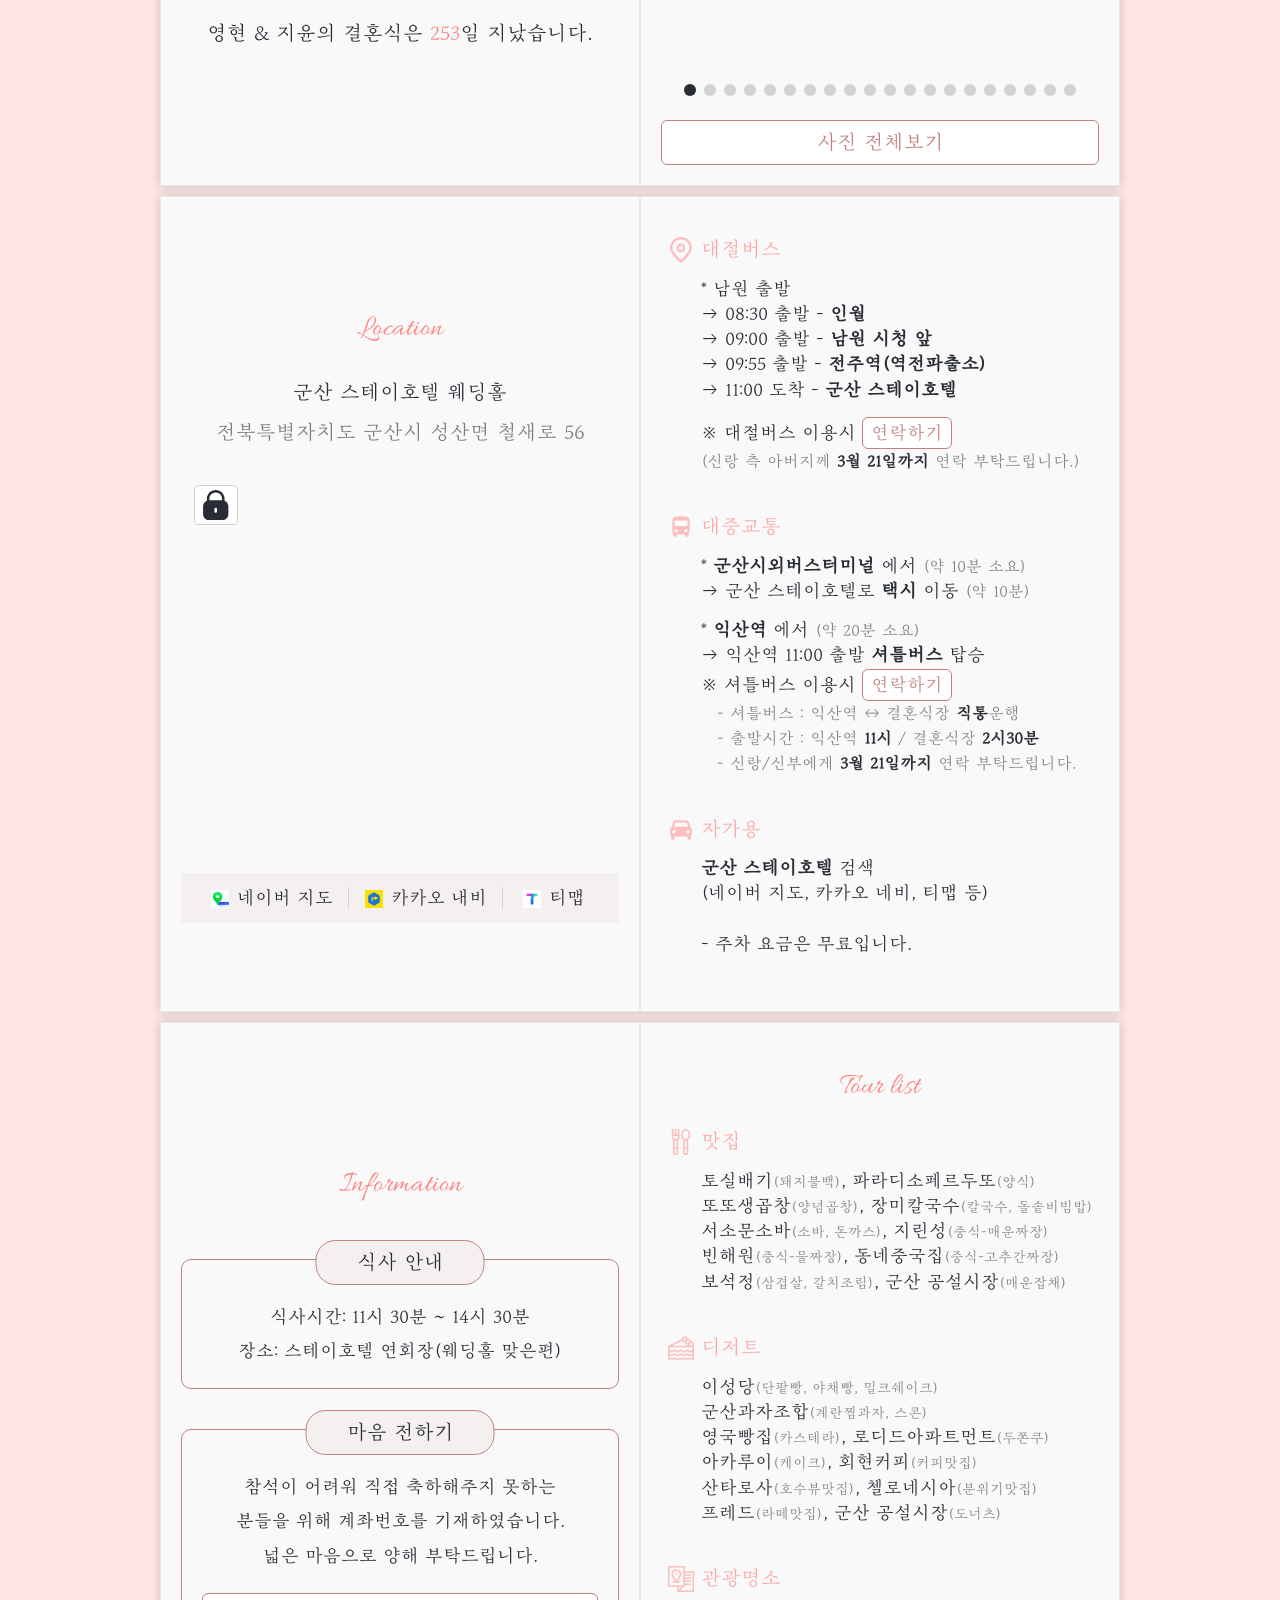
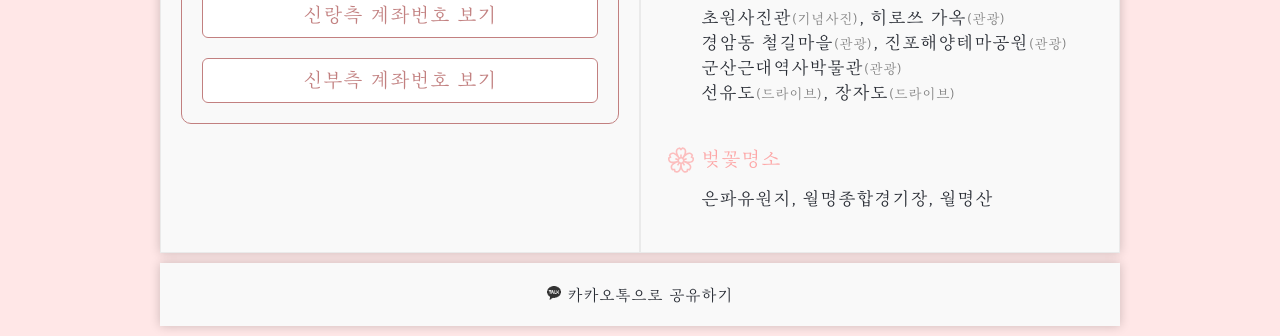
==== commit a988e0e2: "Updated: 공유하기 기능 오류 수정" ====
--- a/index.html
+++ b/index.html
@@ -1 +1 @@
-<!doctype html><html lang="en"><head><meta charset="utf-8"/><meta name="viewport" content="width=device-width,initial-scale=1,maximum-scale=1,user-scalable=0"/><meta property="og:type" content="website"/><meta property="og:title" content="김영현 ❤️ 우지윤 결혼합니다."/><meta property="og:image" content="/preview_image.png"/><meta property="og:url" content="//"/><meta property="og:description" content="2026년 3월 28일 토요일 오후 12시 군산 스테이호텔 웨딩홀"/><link rel="preload" href="/MapoGoldenPierA.woff" as="font" crossorigin/><link rel="preload" href="/AlluraRegular.woff" as="font" crossorigin/><link rel="manifest" href="/manifest.json"/><link rel="icon" href="/favicon.ico"/><link rel="stylesheet" href="/font.css"/><title>김영현 ❤️ 우지윤 결혼합니다.</title><script type="module" crossorigin src="/assets/index-Kin3fDtA.js"></script><link rel="stylesheet" crossorigin href="/assets/index-D2fzGyPc.css"></head><body><div id="root"></div></body></html>+<!doctype html><html lang="en"><head><meta charset="utf-8"/><meta name="viewport" content="width=device-width,initial-scale=1,maximum-scale=1,user-scalable=0"/><meta property="og:type" content="website"/><meta property="og:title" content="김영현 ❤️ 우지윤 결혼합니다."/><meta property="og:image" content="/preview_image.png"/><meta property="og:url" content="//"/><meta property="og:description" content="2026년 3월 28일 토요일 오후 12시 군산 스테이호텔 웨딩홀"/><link rel="preload" href="/MapoGoldenPierA.woff" as="font" crossorigin/><link rel="preload" href="/AlluraRegular.woff" as="font" crossorigin/><link rel="manifest" href="/manifest.json"/><link rel="icon" href="/favicon.ico"/><link rel="stylesheet" href="/font.css"/><title>김영현 ❤️ 우지윤 결혼합니다.</title><script type="module" crossorigin src="/assets/index-CsXh6_xc.js"></script><link rel="stylesheet" crossorigin href="/assets/index-D2fzGyPc.css"></head><body><div id="root"></div></body></html>
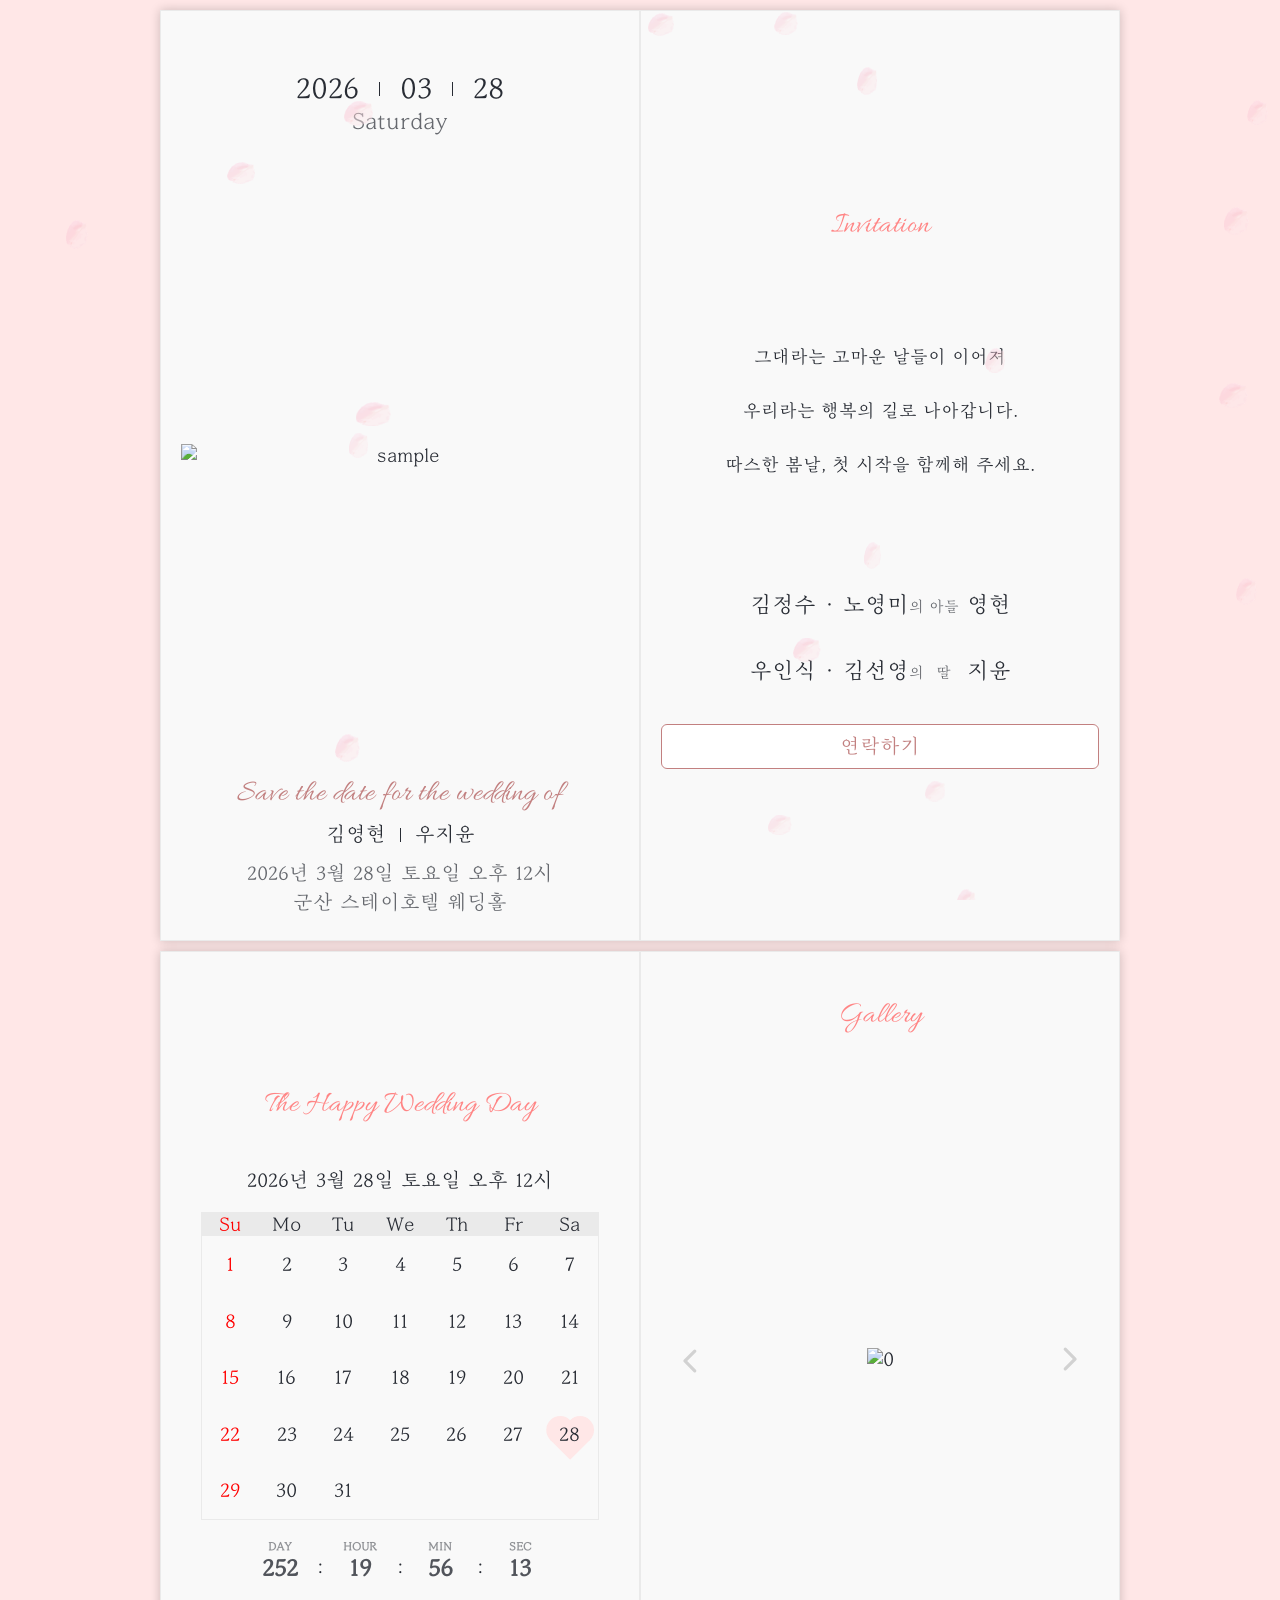
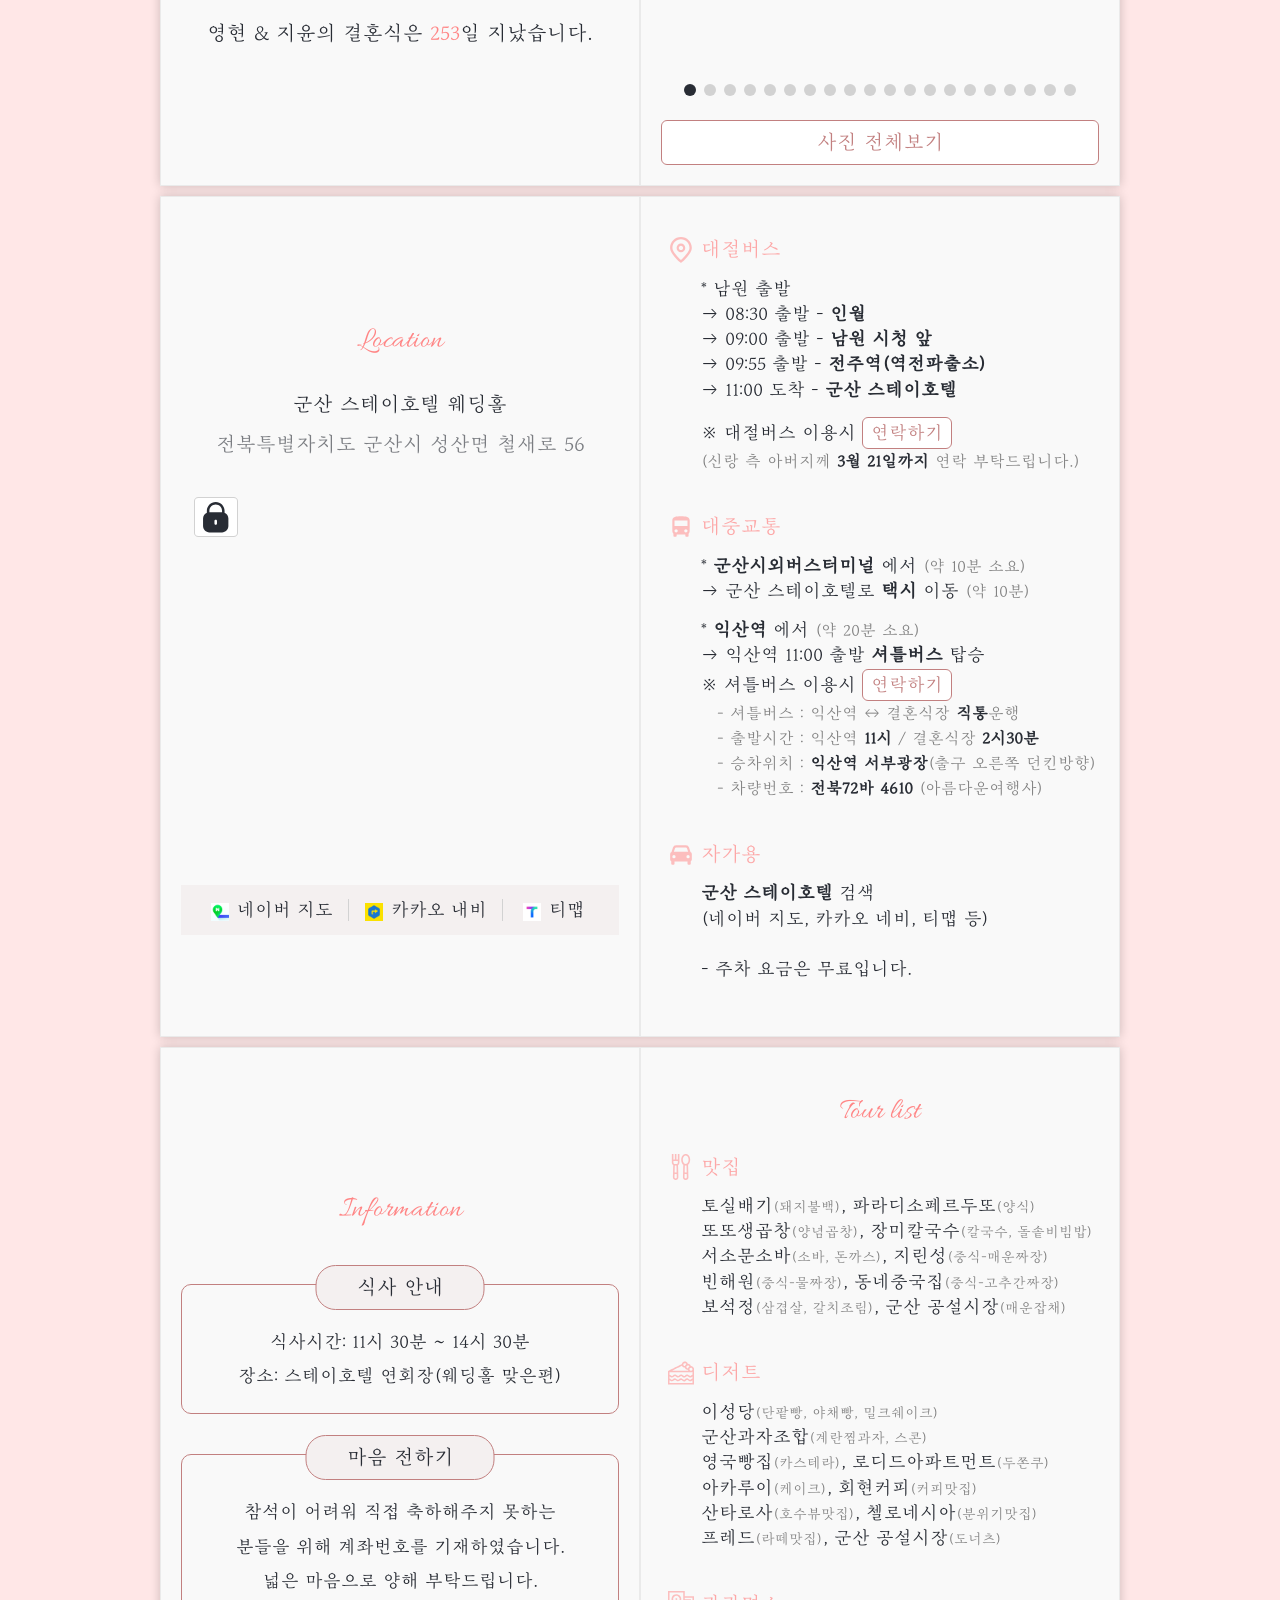
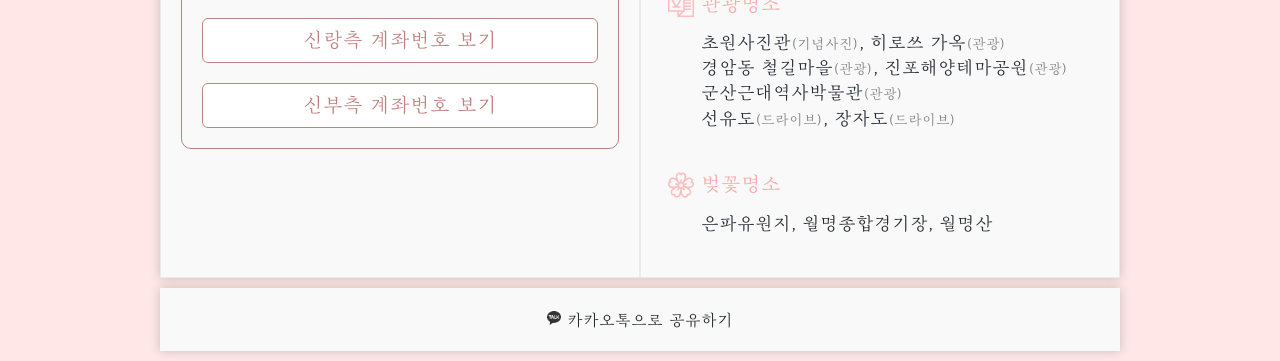
==== commit cb96cac4: "Updated: Bus" ====
--- a/index.html
+++ b/index.html
@@ -1 +1 @@
-<!doctype html><html lang="en"><head><meta charset="utf-8"/><meta name="viewport" content="width=device-width,initial-scale=1,maximum-scale=1,user-scalable=0"/><meta property="og:type" content="website"/><meta property="og:title" content="김영현 ❤️ 우지윤 결혼합니다."/><meta property="og:image" content="/preview_image.png"/><meta property="og:url" content="//"/><meta property="og:description" content="2026년 3월 28일 토요일 오후 12시 군산 스테이호텔 웨딩홀"/><link rel="preload" href="/MapoGoldenPierA.woff" as="font" crossorigin/><link rel="preload" href="/AlluraRegular.woff" as="font" crossorigin/><link rel="manifest" href="/manifest.json"/><link rel="icon" href="/favicon.ico"/><link rel="stylesheet" href="/font.css"/><title>김영현 ❤️ 우지윤 결혼합니다.</title><script type="module" crossorigin src="/assets/index-CsXh6_xc.js"></script><link rel="stylesheet" crossorigin href="/assets/index-D2fzGyPc.css"></head><body><div id="root"></div></body></html>+<!doctype html><html lang="en"><head><meta charset="utf-8"/><meta name="viewport" content="width=device-width,initial-scale=1,maximum-scale=1,user-scalable=0"/><meta property="og:type" content="website"/><meta property="og:title" content="김영현 ❤️ 우지윤 결혼합니다."/><meta property="og:image" content="/preview_image.png"/><meta property="og:url" content="//"/><meta property="og:description" content="2026년 3월 28일 토요일 오후 12시 군산 스테이호텔 웨딩홀"/><link rel="preload" href="/MapoGoldenPierA.woff" as="font" crossorigin/><link rel="preload" href="/AlluraRegular.woff" as="font" crossorigin/><link rel="manifest" href="/manifest.json"/><link rel="icon" href="/favicon.ico"/><link rel="stylesheet" href="/font.css"/><title>김영현 ❤️ 우지윤 결혼합니다.</title><script type="module" crossorigin src="/assets/index-D4nM_6z3.js"></script><link rel="stylesheet" crossorigin href="/assets/index-D2fzGyPc.css"></head><body><div id="root"></div></body></html>
